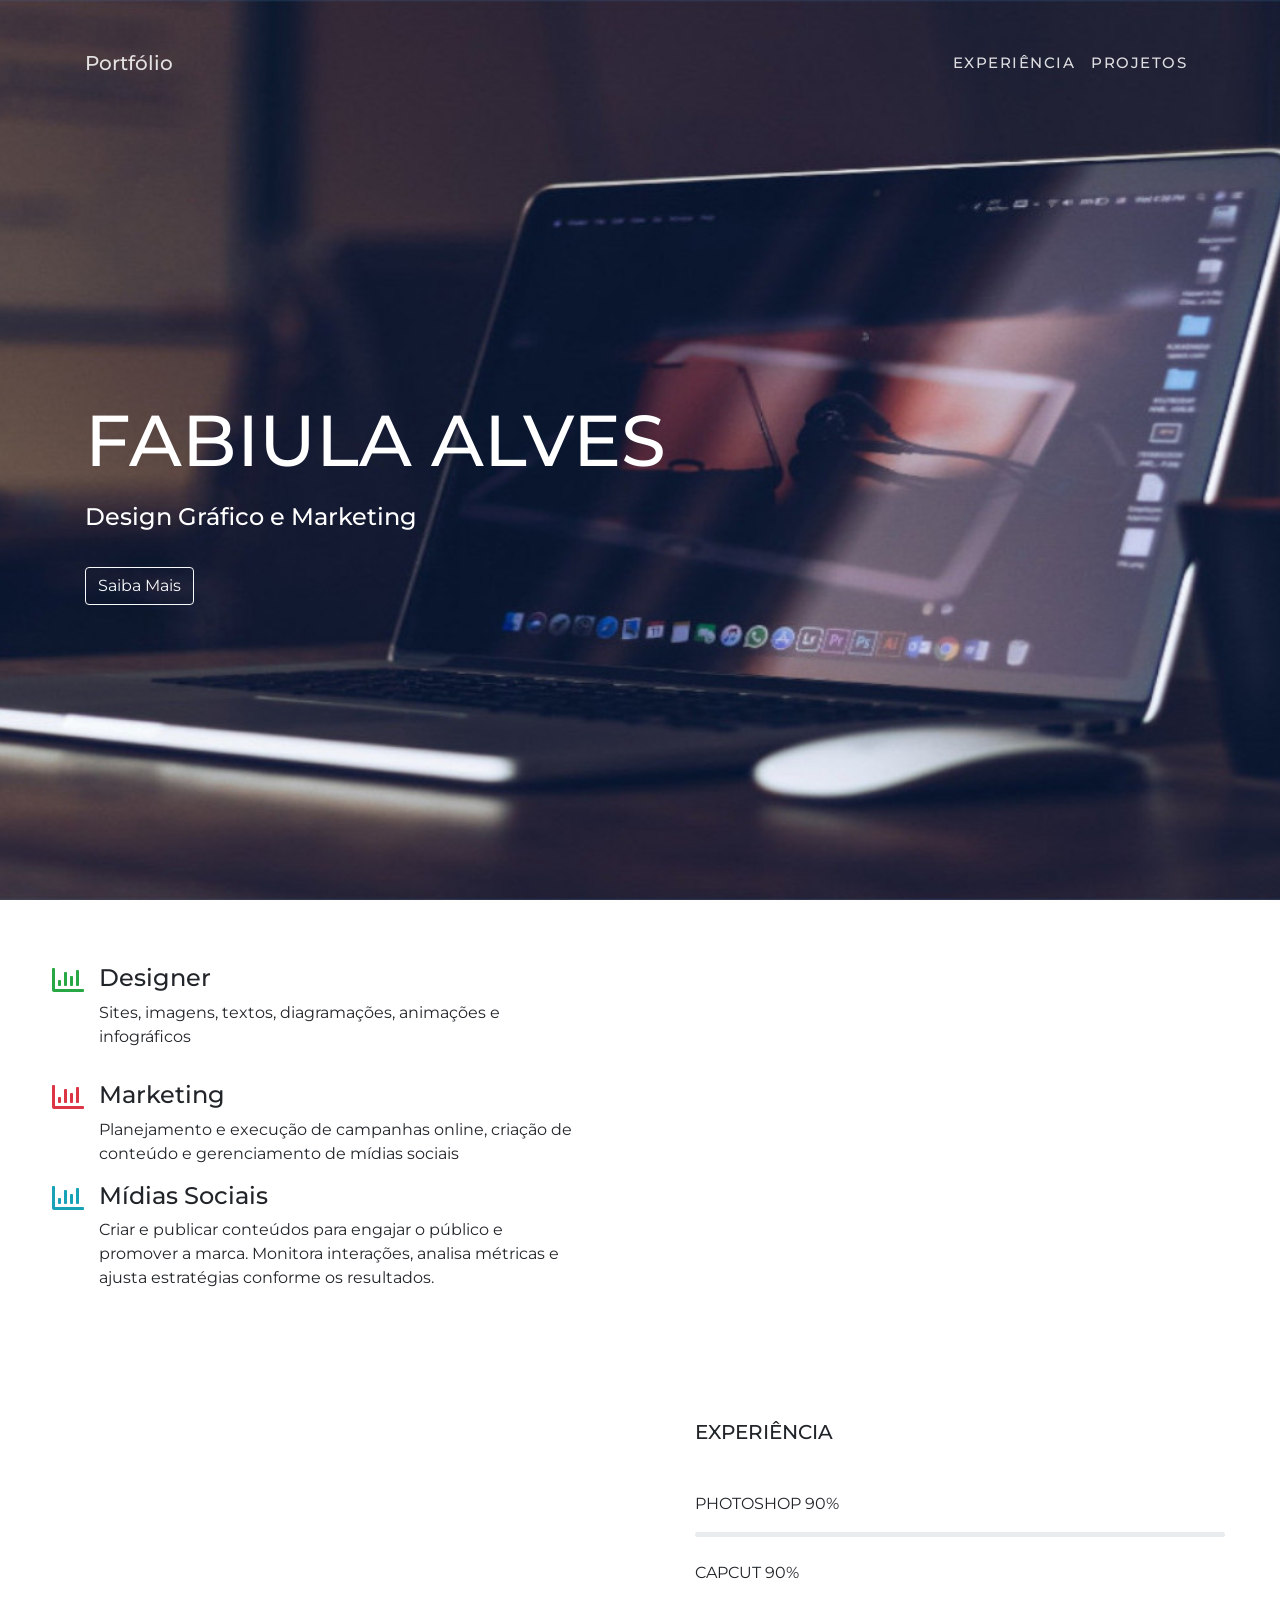
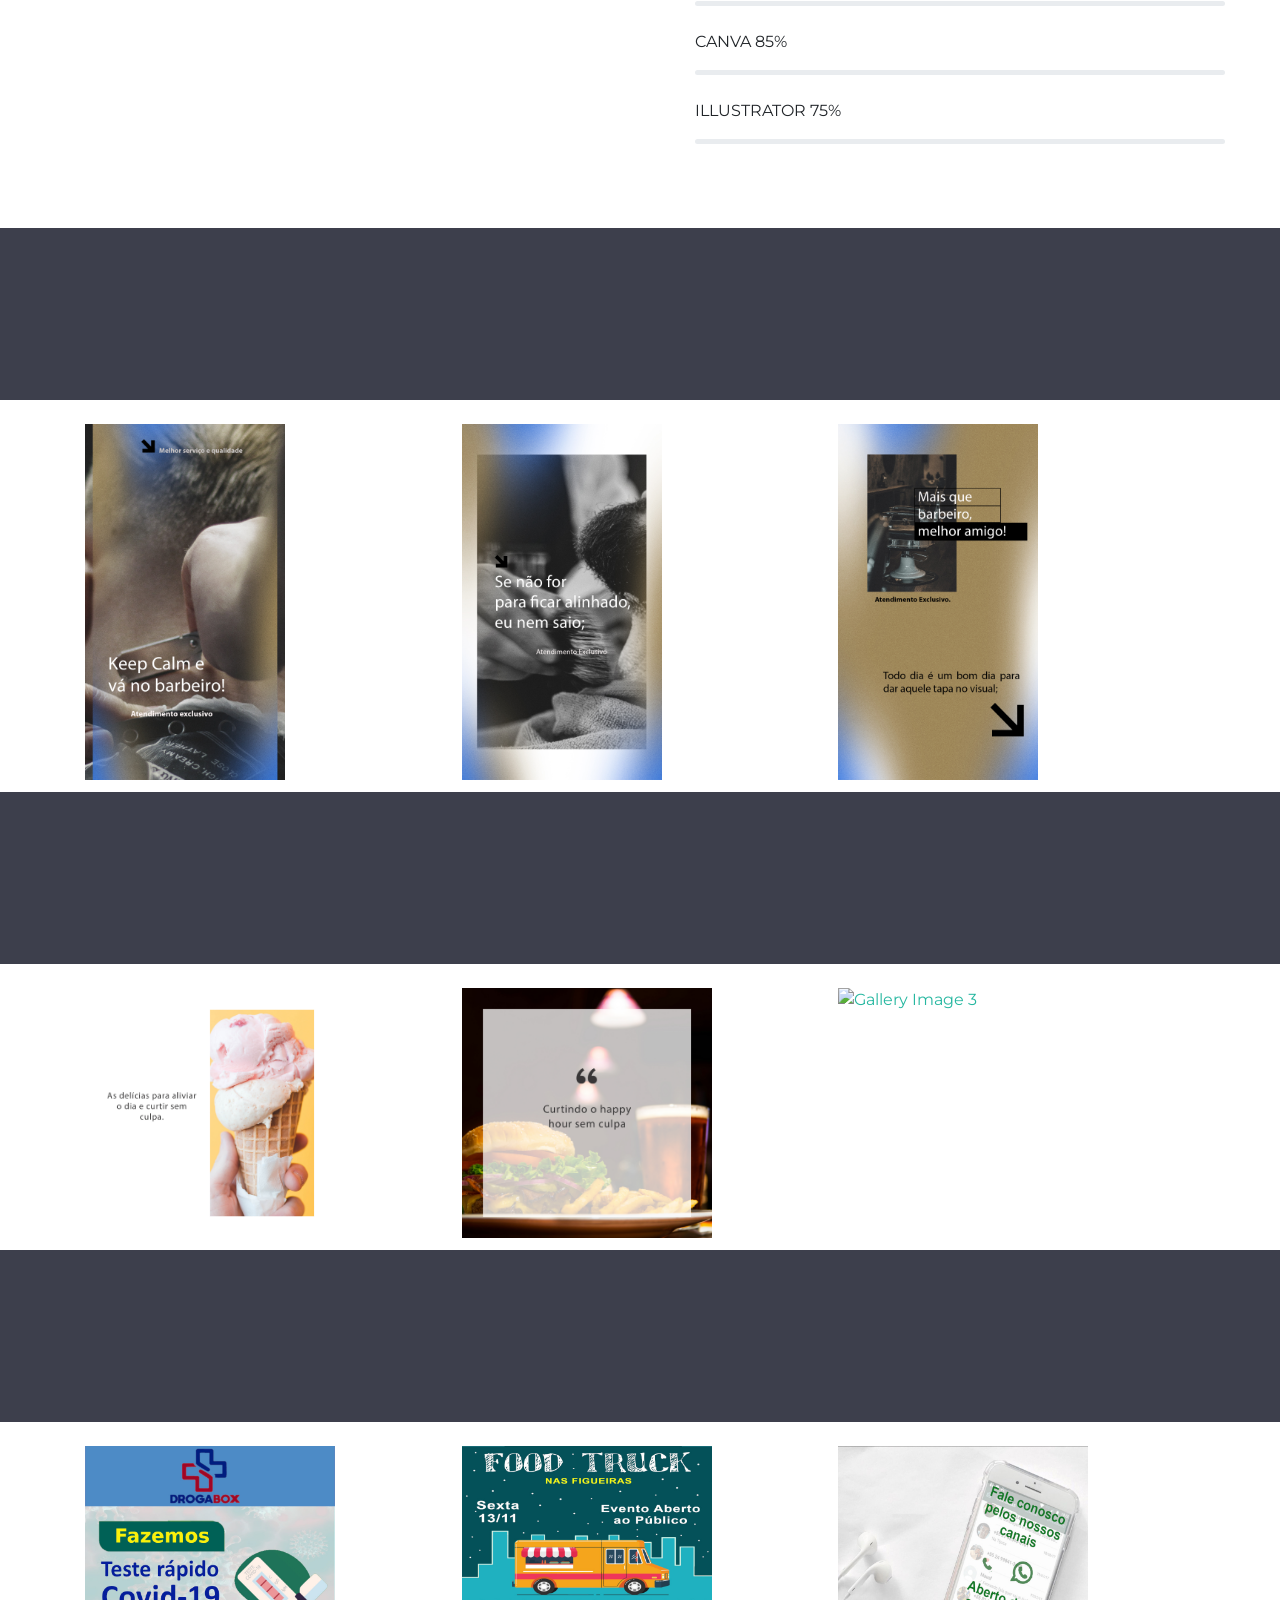
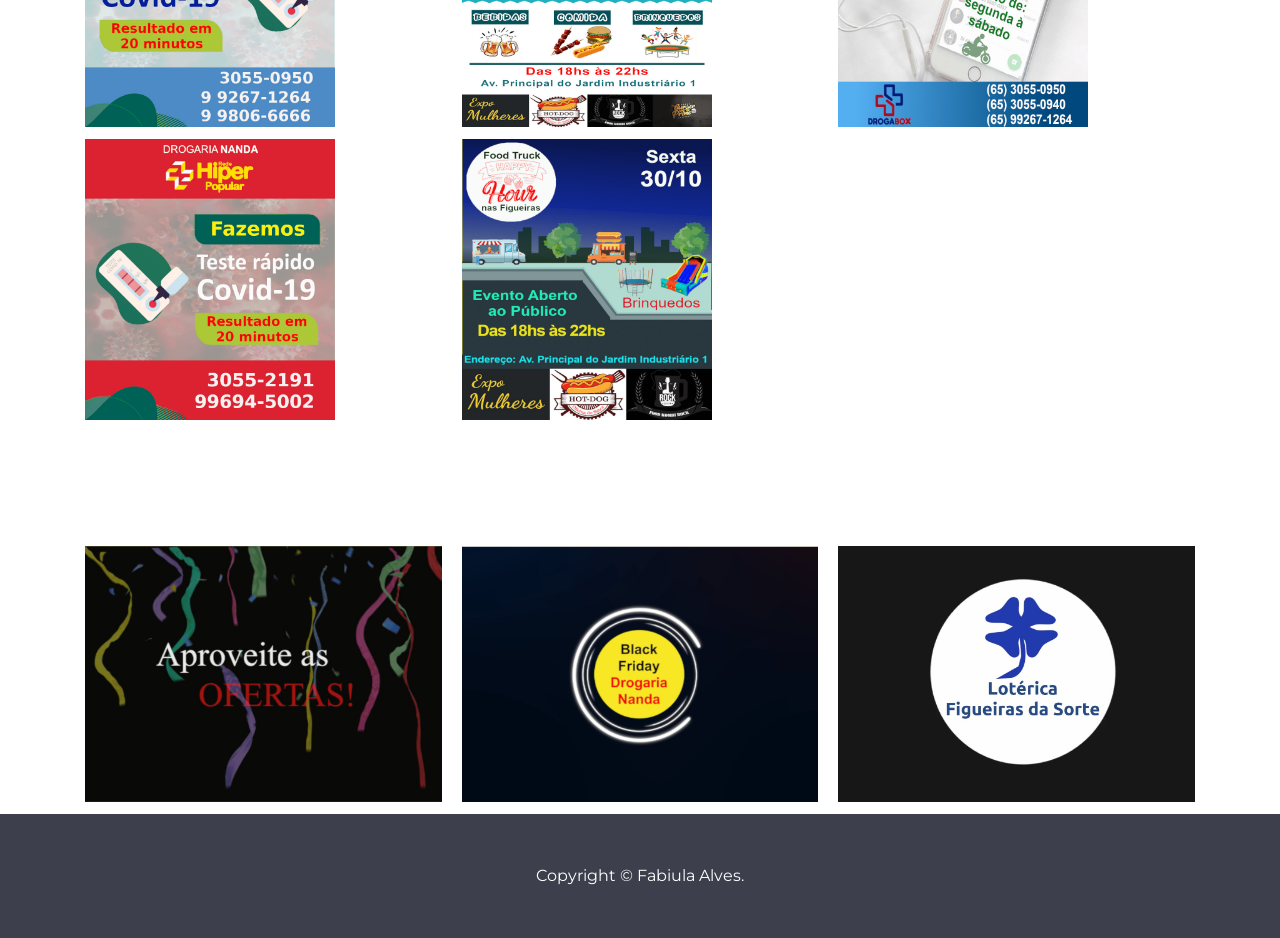
==== index.html @ 6e89d498 "nova atualização" ====
<!DOCTYPE html>
<html lang="en-US">
  <head>
    <meta charset="UTF-8">
    <meta http-equiv="X-UA-Compatible" content="IE=edge">
    <meta name="viewport" content="width=device-width, initial-scale=1">
    <title>Fabiula Alves</title>
    <link rel="preconnect" href="https://fonts.gstatic.com" crossorigin="crossorigin"/>
    <link rel="preload" as="style" href="https://fonts.googleapis.com/css2?family=Montserrat:wght@400;500;700&amp;display=swap"/>
    <link rel="stylesheet" href="https://fonts.googleapis.com/css2?family=Montserrat:wght@400;500;700&amp;display=swap" media="print" onload="this.media='all'"/>
    <noscript>
      <link rel="stylesheet" href="https://fonts.googleapis.com/css2?family=Montserrat:wght@400;500;700&amp;display=swap"/>
    </noscript>
    <link href="css/bootstrap.min.css?ver=1.2.0" rel="stylesheet">
    <link href="css/font-awesome/css/all.min.css?ver=1.2.0" rel="stylesheet">
    <link href="css/aos.css?ver=1.2.0" rel="stylesheet">
    <link href="css/ekko-lightbox.css?ver=1.2.0" rel="stylesheet">
    <link href="css/main.css?ver=1.2.0" rel="stylesheet">
    <noscript>
      <style type="text/css">
        [data-aos] {
            opacity: 1 !important;
            transform: translate(0) scale(1) !important;
        }
      </style>
    </noscript>
  </head>
  <body id="top">
    <header class="d-flex flex-column">
      <div class="container pt-4">
        <nav class="navbar navbar-expand-lg navbar-dark bg-transparent px-0"><a class="text-white navbar-brand" href="#">Portfólio</a>
          <button class="navbar-toggler" type="button" data-toggle="collapse" data-target="#da-navbarNav" aria-controls="da-navbarNav" aria-expanded="false" aria-label="Toggle navigation"><span class="navbar-toggler-icon"></span></button>
          <div class="collapse navbar-collapse text-uppercase" id="da-navbarNav">
            <ul class="navbar-nav ml-auto">
              <li class="nav-item"><a class="nav-link smooth-scroll" href="#projects">Experiência</a></li>
              <li class="nav-item"><a class="nav-link smooth-scroll" href="#gallery">Projetos</a></li>
            </ul>
          </div>
        </nav>
      </div>
      <div class="da-home-page-text flex-grow-1 d-flex align-items-center" data-aos="fade-right" data-aos-duration="1000">
        <div class="container">
          <div class="col-md-10 col-sm-12 px-0 mx-0">
            <h2 class="display-3 text-uppercase">Fabiula Alves</h2>
            <h3 class="h4 mt-3">Design Gráfico e Marketing</h3><a class="smooth-scroll btn btn-outline-light mt-4" href="#projects">Saiba Mais</a>
          </div>
        </div>
      </div>
    </header>
    <div class="page-content">
      <div>

<div class="da-projects" id="projects">
  <div class="row mx-0">
    <div class="col-md-6 pl-5 pt-5 pb-3">
      <div class="row mb-3">
      </div>
      <div class="row mb-3">
        <div class="col-1 da-project-icon"><i class="text-success far fa-chart-bar fa-2x fa-fw"></i></div>
        <div class="col-10">
          <div class="h4">Designer</div>
          <p>Sites, imagens, textos, diagramações, animações e infográficos</p>
        </div>
      </div>
      <div class="row">
        <div class="col-1 da-project-icon"><i class="text-danger far fa-chart-bar fa-2x fa-fw"></i></div>
        <div class="col-10">
          <div class="h4">Marketing</div>
          <p>Planejamento e execução de campanhas online, criação de conteúdo e gerenciamento de mídias sociais</p>
        </div>
      </div>
            <div class="row">
        <div class="col-1 da-project-icon"><i class="text-info far fa-chart-bar fa-2x fa-fw"></i></div>
        <div class="col-10">
          <div class="h4">Mídias Sociais</div>
          <p>Criar e publicar conteúdos para engajar o público e promover a marca. Monitora interações, analisa métricas e ajusta estratégias conforme os resultados.</p>
        </div>
      </div>
    </div>
    <div class="col-md-6 px-0 da-project-2" style="background-image: url('images/foto-1.jpg')" data-aos="zoom-in"></div>
  </div>
</div>
<div class="da-expertise">
  <div class="row mx-0">
    <div class="col-md-6 px-0 da-exp-image" style="background-image: url('images/foto-2.jpg')" data-aos="zoom-in"></div>
    <div class="col-md-6 da-exp-skills">
      <div class="container text-uppercase">
        <h3 class="h5 mb-5">Experiência</h3>
          <div class="col px-0 mb-4">
          <p>Photoshop 90%</p>
          <div class="progress" style="height: 5px;">
            <div class="progress-bar" data-aos="progress-full" data-aos-offset="10" data-aos-duration="2000" role="progressbar" style="width: 90%;" aria-valuenow="25" aria-valuemin="0" aria-valuemax="100"></div>
          </div>
        </div>
        <div class="col px-0 mb-4">
          <p>CapCut 90%</p>
          <div class="progress" style="height: 5px;">
            <div class="progress-bar" data-aos="progress-full" data-aos-offset="10" data-aos-duration="2000" role="progressbar" style="width: 90%;" aria-valuenow="25" aria-valuemin="0" aria-valuemax="100"></div>
          </div>
        </div>
        <div class="col px-0 mb-4">
          <p>Canva 85%</p>
          <div class="progress" style="height: 5px;">
            <div class="progress-bar" data-aos="progress-full" data-aos-offset="10" data-aos-duration="2000" role="progressbar" style="width: 85%;" aria-valuenow="25" aria-valuemin="0" aria-valuemax="100"></div>
          </div>
        </div>
        <div class="col px-0 mb-4">
          <p>Illustrator  75%</p>
          <div class="progress" style="height: 5px;">
            <div class="progress-bar" data-aos="progress-full" data-aos-offset="10" data-aos-duration="2000" role="progressbar" style="width: 75%;" aria-valuenow="25" aria-valuemin="0" aria-valuemax="100"></div>
          </div>
        </div>
      </div>
    </div>
  </div>
</div>

<!-- Inicio Barbearia -->
<div class="da-section bg-secondary text-white">
  <div class="container">
    <div class="row px-4">
      <div class="col-md-3 col-sm-6">
        <div class="media py-2" data-aos="flip-up"><i class="mr-3 fas fa-file-alt fa-3x fa-fw"></i>
          <div class="media-body">
            <!--<div class="h5">300</div>-->
            <div class="h1">Barbearia</div>
          </div>
        </div>
      </div>
    </div>
  </div>
</div>
<div class="container da-gallery" id="gallery">
</br>
  <div class="card-columns">
    <div class="card"><a href="images/1 - barbearia.jpg" data-toggle="lightbox" data-gallery="da-gallery"><img class="img-fluid" src="images/1 - barbearia.jpg" alt="Gallery Image 1" width="200" height="300"/></a></div>
    <div class="card"><a href="images/2 - barbearia.jpg" data-toggle="lightbox" data-gallery="da-gallery"><img class="img-fluid" src="images/2 - barbearia.jpg" alt="Gallery Image 2" width="200" height="300"/></a></div>
    <div class="card"><a href="images/3 - barbearia.jpg" data-toggle="lightbox" data-gallery="da-gallery"><img class="img-fluid" src="images/3 - barbearia.jpg" alt="Gallery Image 3" width="200" height="300"/></a></div>
  </div>
</div>
<!-- Fim Barbearia -->
<!-- Inicio Restaurante-->
<div class="da-section bg-secondary text-white">
  <div class="container">
    <div class="row px-4">
      <div class="col-md-3 col-sm-6">
        <div class="media py-2" data-aos="flip-up"><i class="mr-3 fas fa-file-alt fa-3x fa-fw"></i>
          <div class="media-body">
            <!--<div class="h5">300</div>-->
            <div class="h1">Restaurante</div>
          </div>
        </div>
      </div>
    </div>
  </div>
</div>
<div class="container da-gallery" id="gallery">
</br>
  <div class="card-columns">
    <div class="card"><a href="images/1 - restaurante.jpg" data-toggle="lightbox" data-gallery="da-gallery"><img class="img-fluid" src="images/1 - restaurante.jpg" alt="Gallery Image 1" width="250" height="300"/></a></div>
    <div class="card"><a href="images/2 - restaurante.jpg" data-toggle="lightbox" data-gallery="da-gallery"><img class="img-fluid" src="images/2 - restaurante.jpg" alt="Gallery Image 2" width="250" height="300"/></a></div>
    <div class="card"><a href="images/3 - restaurante.jpg" data-toggle="lightbox" data-gallery="da-gallery"><img class="img-fluid" src="images/3 - restaurante.jpg" alt="Gallery Image 3" width="250" height="300"/></a></div>
  </div>
</div>
<!-- Fim Restaurante-->
<!-- Inicio Drogaria -->
<div class="da-section bg-secondary text-white">
  <div class="container">
    <div class="row px-4">
      <div class="col-md-3 col-sm-6">
        <div class="media py-2" data-aos="flip-up"><i class="mr-3 fas fa-file-alt fa-3x fa-fw"></i>
          <div class="media-body">
            <!--<div class="h5">300</div>-->
            <div class="h1">Drogaria</div>
          </div>
        </div>
      </div>
      <!--<div class="col-md-3 col-sm-6">
        <div class="media py-2" data-aos="flip-up"><i class="mr-3 fas fa-smile  fa-3x fa-fw"></i>
          <div class="media-body">
            <div class="h5">25</div>
            <div class="h6">Clientes Atendidos</div>
          </div>
        </div>
      </div>-->
      <!--<div class="col-md-3 col-sm-6">
        <div class="media py-2" data-aos="flip-up"><i class="mr-3 fas fa-clipboard-check  fa-3x fa-fw"></i>
          <div class="media-body">
            <div class="h5">225</div>
            <div class="h6">Aprovação</div>
          </div>
        </div>
      </div>-->
      <!--<div class="col-md-3 col-sm-6">
        <div class="media py-2" data-aos="flip-up"><i class="mr-3 fas fa-clock  fa-3x fa-fw"></i>
          <div class="media-body">
            <div class="h5">5010</div>
            <div class="h6">Horas Trabalhadas</div>
          </div>
        </div>
      </div>-->
    </div>
  </div>
</div>
<div class="container da-gallery" id="gallery">
</br>
  <div class="card-columns">
    <div class="card"><a href="images/portfolio-1.jpg" data-toggle="lightbox" data-gallery="da-gallery"><img class="img-fluid" src="images/portfolio-1.jpg" alt="Gallery Image 1" width="250" height="300"/></a></div>
    <div class="card"><a href="images/portfolio-2.jpg" data-toggle="lightbox" data-gallery="da-gallery"><img class="img-fluid" src="images/portfolio-2.jpg" alt="Gallery Image 2" width="250" height="300"/></a></div>
    <div class="card"><a href="images/portfolio-3.jpg" data-toggle="lightbox" data-gallery="da-gallery"><img class="img-fluid" src="images/portfolio-3.jpg" alt="Gallery Image 3" width="250" height="300"/></a></div>
    <div class="card"><a href="images/portfolio-4.jpg" data-toggle="lightbox" data-gallery="da-gallery"><img class="img-fluid" src="images/portfolio-4.jpg" alt="Gallery Image 4" width="250" height="300"/></a></div>
    <div class="card"><a href="images/portfolio-5.jpg" data-toggle="lightbox" data-gallery="da-gallery"><img class="img-fluid" src="images/portfolio-5.jpg" alt="Gallery Image 5" width="250" height="300"/></a></div>
  </div>
</br>
  <div class="h3 pb-5 text-center" data-aos="fade-up"> Vídeos</div>
   <div class="card-columns">
        <div class="card"><a href="https://www.youtube.com/watch?v=Lf8WHS784Us&ab_channel=FabiulaAlves" data-toggle="lightbox" data-gallery="da-gallery"><img class="img-fluid" src="images/portfolio-7.jpg" alt="Gallery Image 6"/></a></div>
        <div class="card"><a href="https://www.youtube.com/watch?v=jXwz5PgUuIk&ab_channel=FabiulaAlves" data-toggle="lightbox" data-gallery="da-gallery"><img class="img-fluid" src="images/portfolio-8.jpg" alt="Gallery Image 7"/></a></div>
        <div class="card"><a href="https://youtu.be/rXW3N0LDQv4" data-toggle="lightbox" data-gallery="da-gallery"><img class="img-fluid" src="images/portfolio-9.jpg" alt="Gallery Image 7"/></a></div>
      </div>
</div>
<!-- Fim Drogaria -->
    <footer class="bg-secondary da-section">
      <div class="container text-white">
        <div class="row justify-content-center">
          Copyright &copy; Fabiula Alves.
            
        </div>
      </div>
    </footer>
    <div id="scrolltop">
      <button class="btn btn-primary"><span class="icon"><i class="fas fa-angle-up fa-2x"></i></span></button>
    </div>
    <script src="scripts/jquery.min.js?ver=1.2.0"></script>
    <script src="scripts/bootstrap.bundle.min.js?ver=1.2.0"></script>
    <script src="scripts/aos.js?ver=1.2.0"></script>
    <script src="scripts/ekko-lightbox.min.js?ver=1.2.0"></script>
    <script src="scripts/main.js?ver=1.2.0"></script>
  </body>
</html>
---- css/main.css ----
body {
  font-family: "Montserrat", sans-serif; }

/*Header Style*/
header {
  background: url("../images/fundo.jpg") no-repeat center center;
  position: relative;
  height: 100vh;
  min-height: 600px;
  max-height: 1080px;
  background-size: cover; }

a.navbar-brand {
  color: rgba(255, 255, 255, 0.85) !important;
  font-weight: 500; }
  a.navbar-brand:hover, a.navbar-brand:active {
    color: #fff !important; }

.navbar-dark .navbar-nav .nav-link {
  color: rgba(255, 255, 255, 0.85);
  letter-spacing: 1.5px;
  font-size: 0.95rem;
  line-height: 3;
  font-weight: 500; }
  .navbar-dark .navbar-nav .nav-link:hover, .navbar-dark .navbar-nav .nav-link:active {
    color: #fff; }

.da-home-page-text {
  color: #fff; }
  .da-home-page-text h2 {
    font-weight: 500; }
  .da-home-page-text h3 {
    line-height: 1.5; }

@media (max-width: 575.98px) {
  .da-home-page-text .display-3 {
    font-size: 2.5rem; }
  .da-home-page-text h3 {
    font-size: 1rem; } }

/*Projects Style*/
.da-projects .da-project-1 {
  position: relative;
  min-height: 450px;
  background-size: cover;
  background-image: center center; }

.da-projects .da-project-2 {
  position: relative;
  min-height: 450px;
  background-size: cover;
  background-image: center center; }

@media (max-width: 992px) {
  .da-projects .da-project-icon {
    margin-right: 15px; } }

/* Expertise Skills Style */
.da-expertise .da-exp-skills {
  padding: 70px 40px 60px 40px; }

.da-expertise .progress-bar {
  transform: scaleX(0);
  transition: transform 2s ease-in-out;
  transform-origin: 0% 0%; }

.da-expertise .aos-animate {
  transform: scaleX(1); }

.da-expertise .da-exp-image {
  background-image: center center;
  background-size: cover;
  min-height: 450px; }


/*Image Gallery Style*/
.da-gallery .card-columns .card {
  border: none;
  border-radius: none; 
  
}

@media (max-width: 992px) {
  .da-gallery .card-columns {
    -moz-column-count: 2;
         column-count: 2; } }

@media (max-width: 576px) {
  .da-gallery .card-columns {
    -moz-column-count: 1;
         column-count: 1; } }

/* Company Brand Style */
.da-company-brand img {
  opacity: 0.6;
  width: 90%; }

.da-company-brand img:hover {
  opacity: 1; }


/*Footer*/
footer .da-social-link {
  color: #fff;
  text-decoration: none; }

footer ul {
  padding: 0; }
  footer ul li {
    list-style-type: none; }

/* Credit Style */
a.credit {
  color: inherit;
  border-bottom: 1px dashed;
  text-decoration: none;
  cursor: pointer; }

/*Scroll Top Style*/
#scrolltop {
  display: none;
  position: fixed;
  bottom: 20px;
  right: 20px; }
  #scrolltop .btn {
    border-radius: 50%; }

.icon {
  display: inline-flex;
  align-self: center;
  position: relative; }

/*Common Style*/
.da-section {
  padding: 50px 0; }

  a:link {
    text-decoration: none;
  }
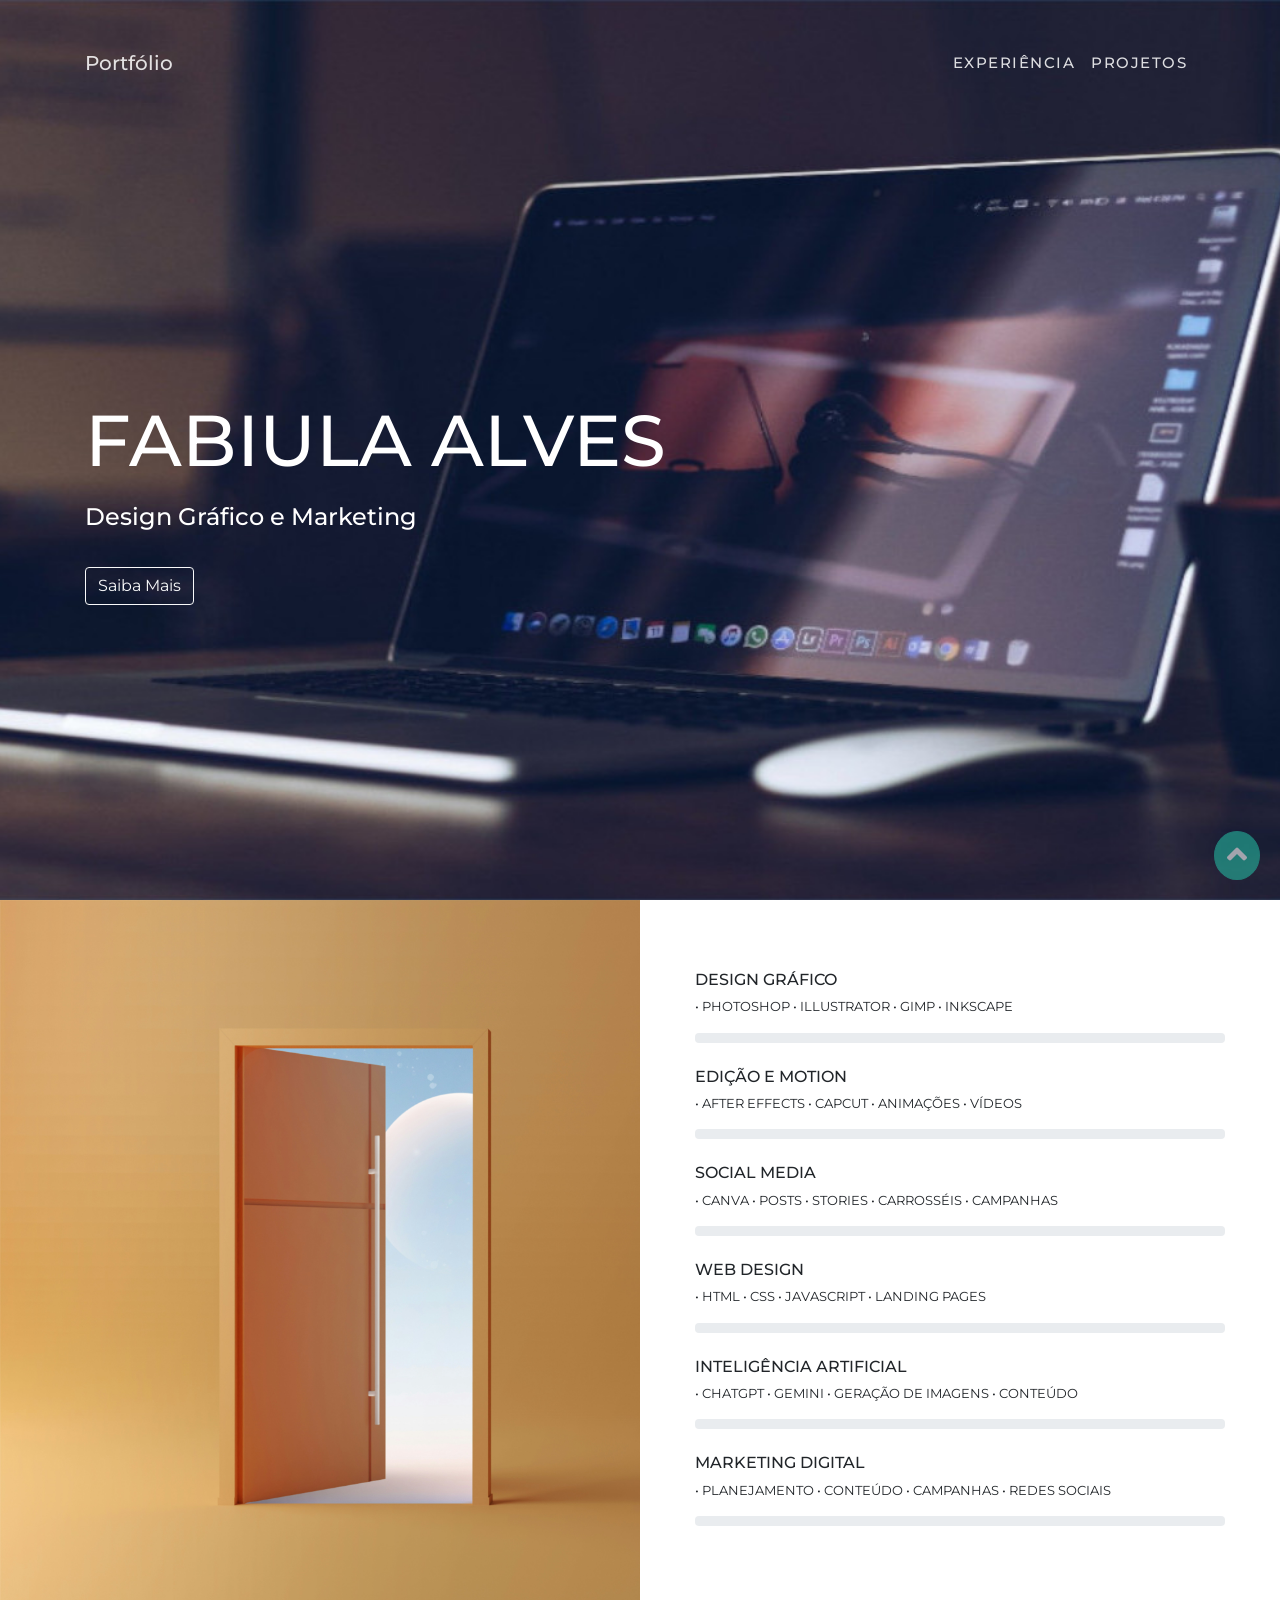
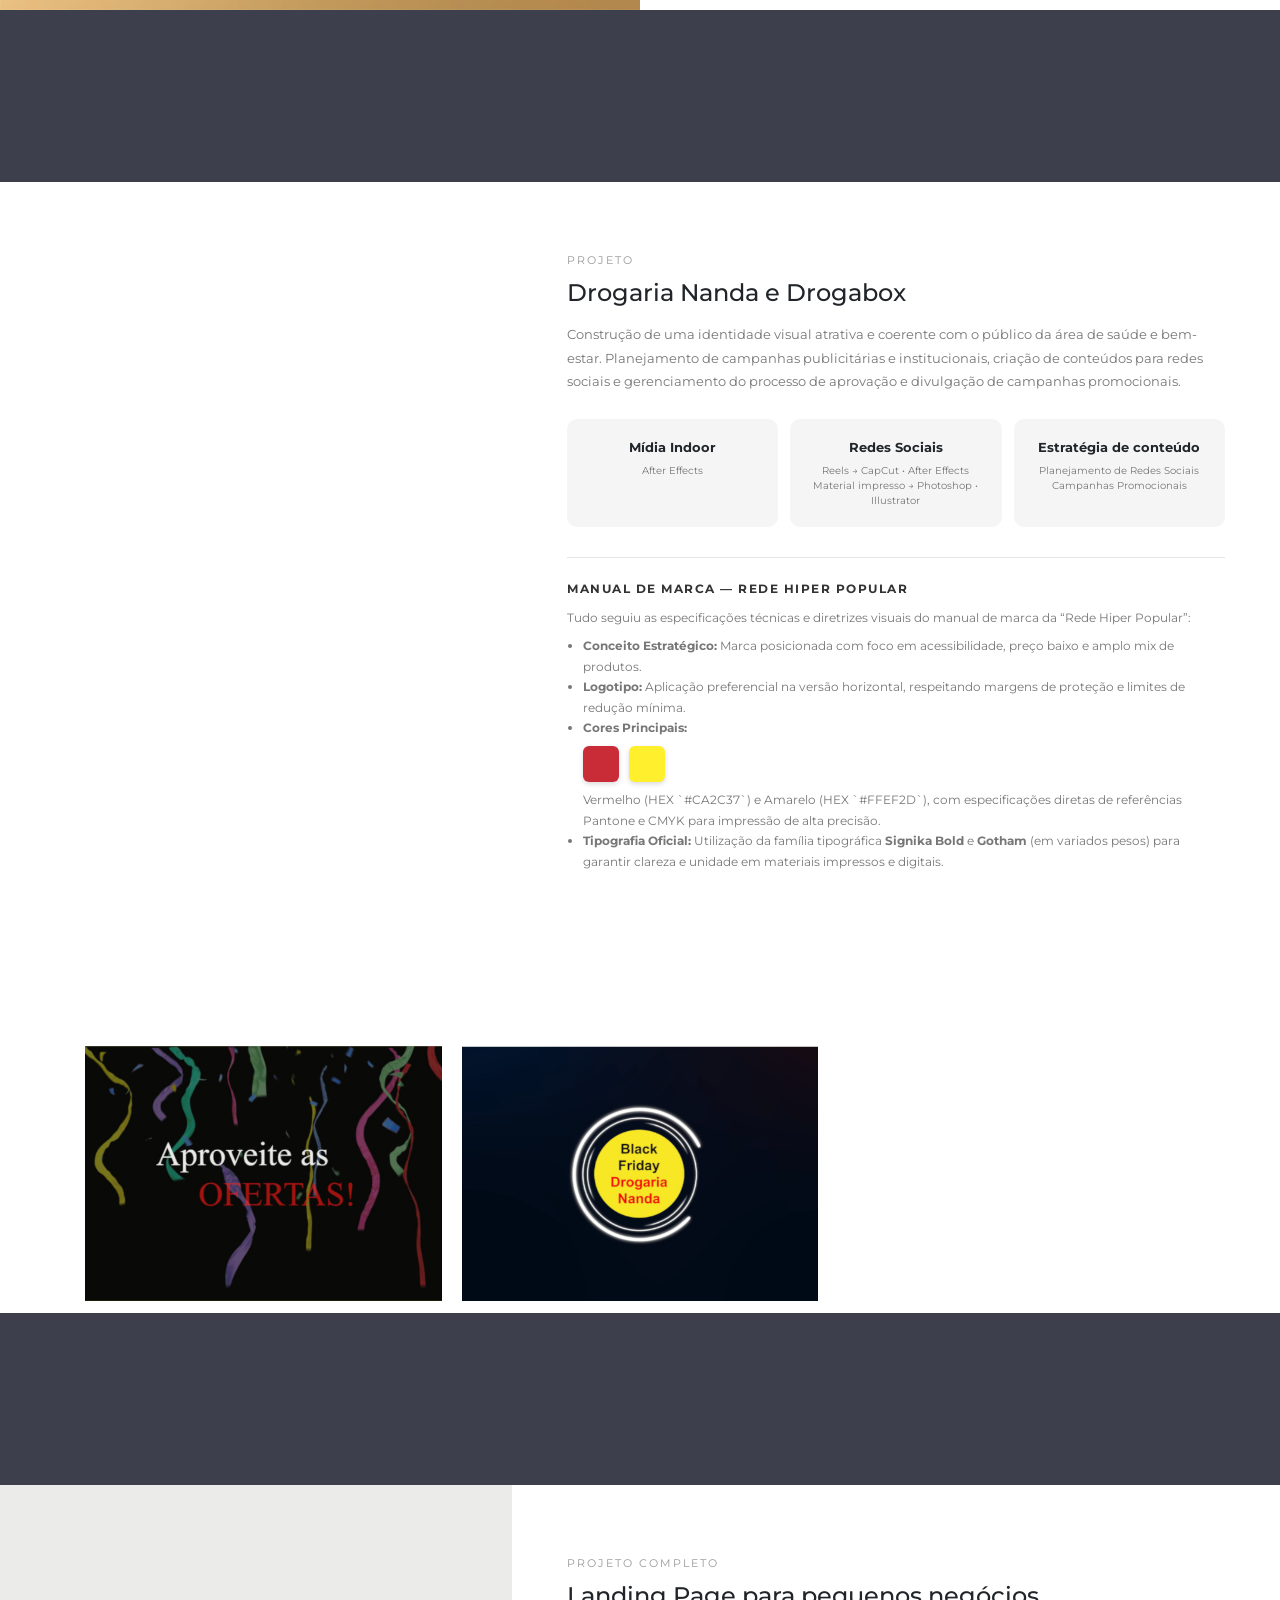
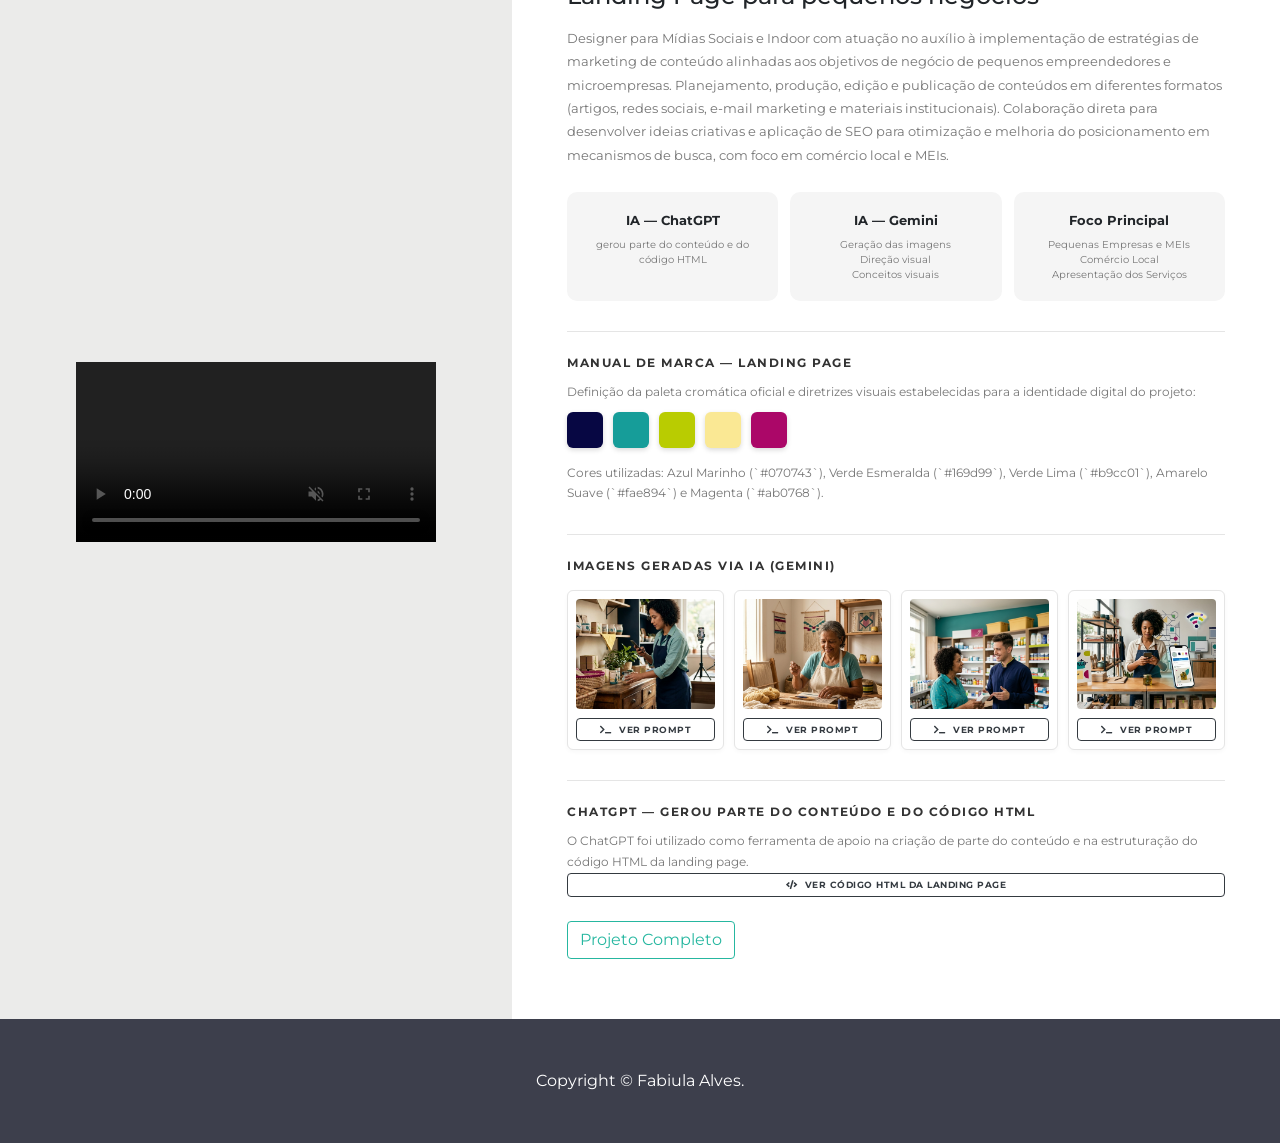
==== commit 0e9ac52f: "atualização Atualização completa do portfólio" ====
--- a/index.html
+++ b/index.html
@@ -1,240 +1,4302 @@
 <!DOCTYPE html>
-<html lang="en-US">
-  <head>
-    <meta charset="UTF-8">
-    <meta http-equiv="X-UA-Compatible" content="IE=edge">
-    <meta name="viewport" content="width=device-width, initial-scale=1">
-    <title>Fabiula Alves</title>
-    <link rel="preconnect" href="https://fonts.gstatic.com" crossorigin="crossorigin"/>
-    <link rel="preload" as="style" href="https://fonts.googleapis.com/css2?family=Montserrat:wght@400;500;700&amp;display=swap"/>
-    <link rel="stylesheet" href="https://fonts.googleapis.com/css2?family=Montserrat:wght@400;500;700&amp;display=swap" media="print" onload="this.media='all'"/>
-    <noscript>
-      <link rel="stylesheet" href="https://fonts.googleapis.com/css2?family=Montserrat:wght@400;500;700&amp;display=swap"/>
-    </noscript>
-    <link href="css/bootstrap.min.css?ver=1.2.0" rel="stylesheet">
-    <link href="css/font-awesome/css/all.min.css?ver=1.2.0" rel="stylesheet">
-    <link href="css/aos.css?ver=1.2.0" rel="stylesheet">
-    <link href="css/ekko-lightbox.css?ver=1.2.0" rel="stylesheet">
-    <link href="css/main.css?ver=1.2.0" rel="stylesheet">
-    <noscript>
-      <style type="text/css">
-        [data-aos] {
-            opacity: 1 !important;
-            transform: translate(0) scale(1) !important;
-        }
-      </style>
-    </noscript>
-  </head>
-  <body id="top">
-    <header class="d-flex flex-column">
-      <div class="container pt-4">
-        <nav class="navbar navbar-expand-lg navbar-dark bg-transparent px-0"><a class="text-white navbar-brand" href="#">Portfólio</a>
-          <button class="navbar-toggler" type="button" data-toggle="collapse" data-target="#da-navbarNav" aria-controls="da-navbarNav" aria-expanded="false" aria-label="Toggle navigation"><span class="navbar-toggler-icon"></span></button>
-          <div class="collapse navbar-collapse text-uppercase" id="da-navbarNav">
-            <ul class="navbar-nav ml-auto">
-              <li class="nav-item"><a class="nav-link smooth-scroll" href="#projects">Experiência</a></li>
-              <li class="nav-item"><a class="nav-link smooth-scroll" href="#gallery">Projetos</a></li>
-            </ul>
-          </div>
-        </nav>
+<html lang="pt-BR">
+
+<head>
+
+  <meta charset="UTF-8">
+
+  <meta http-equiv="X-UA-Compatible" content="IE=edge">
+
+  <meta name="viewport"
+        content="width=device-width, initial-scale=1">
+
+  <title>Fabiula Alves — Portfólio</title>
+
+
+  <!-- =====================================================
+       FONTES
+  ====================================================== -->
+
+  <link rel="preconnect"
+        href="https://fonts.gstatic.com"
+        crossorigin="crossorigin"/>
+
+  <link rel="preload"
+        as="style"
+        href="https://fonts.googleapis.com/css2?family=Montserrat:wght@400;500;700&display=swap"/>
+
+  <link rel="stylesheet"
+        href="https://fonts.googleapis.com/css2?family=Montserrat:wght@400;500;700&display=swap"
+        media="print"
+        onload="this.media='all'"/>
+
+  <noscript>
+
+    <link rel="stylesheet"
+          href="https://fonts.googleapis.com/css2?family=Montserrat:wght@400;500;700&display=swap"/>
+
+  </noscript>
+
+
+  <!-- =====================================================
+       CSS
+  ====================================================== -->
+
+  <link href="css/bootstrap.min.css?ver=1.2.0"
+        rel="stylesheet">
+
+  <link href="css/font-awesome/css/all.min.css?ver=1.2.0"
+        rel="stylesheet">
+
+  <link href="css/aos.css?ver=1.2.0"
+        rel="stylesheet">
+
+  <link href="css/ekko-lightbox.css?ver=1.2.0"
+        rel="stylesheet">
+
+  <link href="css/main.css?ver=1.2.0"
+        rel="stylesheet">
+
+
+  <style>
+
+    /* =====================================================
+       VÍDEOS DOS CASES
+    ====================================================== */
+
+    .case-video-column {
+      flex: 0 0 40%;
+      max-width: 40%;
+      padding: 0 !important;
+      margin: 0 !important;
+      display: flex;
+      align-items: stretch;
+      justify-content: center;
+    }
+
+    .case-text-column {
+      flex: 0 0 60%;
+      max-width: 60%;
+      margin: 0;
+    }
+
+    .portfolio-video-area {
+      width: 100%;
+      height: auto;
+      display: flex;
+      align-items: center;
+      justify-content: center;
+      background-color: #ebebea;
+      padding: 0 !important;
+      margin: 0 !important;
+      overflow: hidden;
+    }
+
+    .portfolio-video {
+      display: block;
+      width: 100%;
+      max-width: 360px;
+      height: auto;
+      margin: 0 auto !important;
+      padding: 0;
+      background-color: #f5f5f5;
+      border: 0;
+      outline: none;
+      object-fit: contain;
+    }
+
+    .case-video-column,
+    .portfolio-video-area,
+    .portfolio-video {
+      margin-top: 0 !important;
+      margin-bottom: 0 !important;
+    }
+
+    .portfolio-video::-webkit-media-controls-panel {
+      background-color: rgba(0,0,0,0.35);
+    }
+
+    /* =====================================================
+       GALERIA
+    ====================================================== */
+
+    .portfolio-gallery {
+      padding-top: 30px;
+      padding-bottom: 20px;
+    }
+
+    .portfolio-gallery .card {
+      border: 0;
+      border-radius: 0;
+      overflow: hidden;
+      background: transparent;
+      margin-bottom: 25px;
+    }
+
+    .portfolio-gallery .card a {
+      display: block;
+      overflow: hidden;
+    }
+
+    .portfolio-gallery img {
+      display: block;
+      width: 100%;
+      height: auto;
+      transition: transform 0.4s ease;
+    }
+
+    .portfolio-gallery .card:hover img {
+      transform: scale(1.03);
+    }
+
+    /* =====================================================
+       DESCRIÇÃO E SEÇÕES DO PROJETO
+    ====================================================== */
+
+    .project-description {
+      font-size: 13px;
+      line-height: 1.8;
+      color: #777;
+      text-transform: none;
+      margin-bottom: 25px;
+    }
+
+    .project-label {
+      display: block;
+      font-size: 11px;
+      letter-spacing: 2px;
+      color: #999;
+      margin-bottom: 10px;
+    }
+
+    .project-section {
+      margin-top: 30px;
+      padding-top: 22px;
+      border-top: 1px solid #e5e5e5;
+    }
+
+    .project-section-title {
+      font-size: 12px;
+      font-weight: 700;
+      letter-spacing: 1.5px;
+      margin-bottom: 10px;
+      color: #333;
+      text-transform: uppercase;
+    }
+
+    .project-section-text {
+      font-size: 12px;
+      line-height: 1.7;
+      color: #777;
+      text-transform: none;
+      margin-bottom: 0;
+    }
+
+    /* =====================================================
+       CARDS
+    ====================================================== */
+
+    .tech-grid {
+      display: grid;
+      grid-template-columns: repeat(3, 1fr);
+      gap: 12px;
+      margin-top: 25px;
+    }
+
+    .tech-card {
+      padding: 18px 10px;
+      background: #f5f5f5;
+      border-radius: 10px;
+      text-align: center;
+      transition: all 0.3s ease;
+      border: 1px solid transparent;
+    }
+
+    .tech-card strong {
+      display: block;
+      font-size: 13px;
+      font-weight: 700;
+      margin-bottom: 6px;
+    }
+
+    .tech-card span {
+      display: block;
+      font-size: 10px;
+      color: #777;
+      line-height: 1.5;
+      text-transform: none;
+    }
+
+    .tech-card:hover {
+      transform: translateY(-5px);
+      background: #222;
+      color: #fff;
+      box-shadow: 0 10px 25px rgba(0,0,0,0.15);
+    }
+
+    .tech-card:hover span {
+      color: #ccc;
+    }
+
+    /* =====================================================
+       PALETA DE CORES E AMOSTRAS
+    ====================================================== */
+
+    .color-swatch-group {
+      display: flex;
+      gap: 10px;
+      flex-wrap: wrap;
+      margin-top: 10px;
+      margin-bottom: 15px;
+    }
+
+    .color-swatch {
+      width: 36px;
+      height: 36px;
+      border-radius: 6px;
+      box-shadow: 0 2px 5px rgba(0,0,0,0.15);
+      position: relative;
+      transition: transform 0.2s ease;
+    }
+
+    .color-swatch:hover {
+      transform: translateY(-2px);
+    }
+
+    /* =====================================================
+       GALERIA DE IMAGENS DE IA (4 NA MESMA LINHA)
+    ====================================================== */
+
+    .ai-image-grid {
+      display: grid;
+      grid-template-columns: repeat(4, 1fr);
+      gap: 10px;
+      margin-top: 15px;
+    }
+
+    .ai-image-item {
+      background: #fff;
+      border: 1px solid #e5e5e5;
+      border-radius: 6px;
+      padding: 8px;
+      box-shadow: 0 2px 4px rgba(0,0,0,0.03);
+    }
+
+    .ai-image-thumb {
+      width: 100%;
+      height: 110px;
+      border-radius: 4px;
+      overflow: hidden;
+      margin-bottom: 8px;
+    }
+
+    .ai-image-thumb img {
+      width: 100%;
+      height: 100%;
+      object-fit: cover;
+      display: block;
+      transition: transform 0.3s ease;
+    }
+
+    .ai-image-thumb:hover img {
+      transform: scale(1.05);
+    }
+
+    .btn-view-prompt {
+      font-size: 9px;
+      letter-spacing: 0.5px;
+      text-transform: uppercase;
+      font-weight: 700;
+      border-radius: 4px;
+      padding: 4px 6px;
+      width: 100%;
+    }
+
+    .prompt-box {
+      background: #f8f9fa;
+      border-left: 3px solid #169d99;
+      border-radius: 4px;
+      padding: 8px;
+      margin-top: 8px;
+      font-size: 9px;
+      line-height: 1.4;
+      color: #444;
+    }
+
+    .prompt-box code {
+      display: block;
+      white-space: pre-wrap;
+      font-family: inherit;
+      color: #555;
+      background: transparent;
+      padding: 0;
+    }
+
+    /* =====================================================
+       RESPONSIVIDADE
+    ====================================================== */
+
+    img {
+      max-width: 100%;
+      height: auto;
+    }
+
+    video {
+      max-width: 100%;
+    }
+
+    .row {
+      margin-left: 0;
+      margin-right: 0;
+    }
+
+    @media (max-width: 991px) {
+      .case-video-column {
+        flex: 0 0 42%;
+        max-width: 42%;
+      }
+      .case-text-column {
+        flex: 0 0 58%;
+        max-width: 58%;
+      }
+      .portfolio-video {
+        max-width: 300px;
+      }
+      .ai-image-grid {
+        grid-template-columns: repeat(2, 1fr);
+      }
+    }
+
+    @media (max-width: 767px) {
+      .case-video-column,
+      .case-text-column {
+        flex: 0 0 100%;
+        max-width: 100%;
+      }
+      .portfolio-video {
+        width: 100%;
+        max-width: 350px;
+      }
+      .tech-grid {
+        grid-template-columns: repeat(2, 1fr);
+      }
+    }
+
+    @media (max-width: 480px) {
+      .portfolio-video {
+        width: 100%;
+        max-width: 100%;
+      }
+      .tech-grid {
+        grid-template-columns: 1fr;
+      }
+      .ai-image-grid {
+        grid-template-columns: 1fr;
+      }
+    }
+
+  </style>
+
+  <noscript>
+
+    <style type="text/css">
+
+      [data-aos] {
+
+        opacity: 1 !important;
+
+        transform: translate(0) scale(1) !important;
+
+      }
+
+    </style>
+
+  </noscript>
+
+</head>
+
+
+<body id="top">
+
+
+<!-- =====================================================
+     HEADER
+====================================================== -->
+
+<header class="d-flex flex-column">
+
+  <div class="container pt-4">
+
+    <nav class="navbar navbar-expand-lg navbar-dark bg-transparent px-0">
+
+      <a class="text-white navbar-brand" href="#">
+        Portfólio
+      </a>
+
+      <button class="navbar-toggler"
+              type="button"
+              data-toggle="collapse"
+              data-target="#da-navbarNav"
+              aria-controls="da-navbarNav"
+              aria-expanded="false"
+              aria-label="Abrir menu">
+        <span class="navbar-toggler-icon"></span>
+      </button>
+
+      <div class="collapse navbar-collapse text-uppercase" id="da-navbarNav">
+        <ul class="navbar-nav ml-auto">
+          <li class="nav-item">
+            <a class="nav-link smooth-scroll" href="#projects">
+              Experiência
+            </a>
+          </li>
+          <li class="nav-item">
+            <a class="nav-link smooth-scroll" href="#gallery">
+              Projetos
+            </a>
+          </li>
+        </ul>
       </div>
-      <div class="da-home-page-text flex-grow-1 d-flex align-items-center" data-aos="fade-right" data-aos-duration="1000">
-        <div class="container">
-          <div class="col-md-10 col-sm-12 px-0 mx-0">
-            <h2 class="display-3 text-uppercase">Fabiula Alves</h2>
-            <h3 class="h4 mt-3">Design Gráfico e Marketing</h3><a class="smooth-scroll btn btn-outline-light mt-4" href="#projects">Saiba Mais</a>
+
+    </nav>
+
+  </div>
+
+
+  <!-- =====================================================
+       HERO
+  ====================================================== -->
+
+  <div class="da-home-page-text flex-grow-1 d-flex align-items-center"
+       data-aos="fade-right"
+       data-aos-duration="1000">
+
+    <div class="container">
+      <div class="col-md-10 col-sm-12 px-0 mx-0">
+        <h2 class="display-3 text-uppercase">
+          Fabiula Alves
+        </h2>
+        <h3 class="h4 mt-3">
+          Design Gráfico e Marketing
+        </h3>
+        <a class="smooth-scroll btn btn-outline-light mt-4" href="#projects">
+          Saiba Mais
+        </a>
+      </div>
+    </div>
+
+  </div>
+
+</header>
+
+
+<div class="page-content">
+
+<div>
+
+
+<!-- =====================================================
+     EXPERIÊNCIA
+====================================================== -->
+
+<div class="da-expertise" id="projects">
+
+  <div class="row mx-0">
+
+    <div class="col-md-6 px-0 da-exp-image"
+         style="background-image: url('images/foto-1.jpg')"
+         data-aos="zoom-in">
+    </div>
+
+    <div class="col-md-6 da-exp-skills">
+
+      <div class="container text-uppercase">
+
+        <!-- DESIGN GRÁFICO -->
+        <div class="col px-0 mb-4">
+          <h6>DESIGN GRÁFICO</h6>
+          <p style="font-size: 13px;">• Photoshop • Illustrator • GIMP • Inkscape</p>
+          <div class="progress" style="height: 10px;">
+            <div class="progress-bar" data-aos="progress-full" data-aos-offset="10" data-aos-duration="2000" role="progressbar" style="width: 95%;"></div>
           </div>
         </div>
-      </div>
-    </header>
-    <div class="page-content">
-      <div>
-
-<div class="da-projects" id="projects">
-  <div class="row mx-0">
-    <div class="col-md-6 pl-5 pt-5 pb-3">
-      <div class="row mb-3">
-      </div>
-      <div class="row mb-3">
-        <div class="col-1 da-project-icon"><i class="text-success far fa-chart-bar fa-2x fa-fw"></i></div>
-        <div class="col-10">
-          <div class="h4">Designer</div>
-          <p>Sites, imagens, textos, diagramações, animações e infográficos</p>
-        </div>
-      </div>
-      <div class="row">
-        <div class="col-1 da-project-icon"><i class="text-danger far fa-chart-bar fa-2x fa-fw"></i></div>
-        <div class="col-10">
-          <div class="h4">Marketing</div>
-          <p>Planejamento e execução de campanhas online, criação de conteúdo e gerenciamento de mídias sociais</p>
-        </div>
-      </div>
-            <div class="row">
-        <div class="col-1 da-project-icon"><i class="text-info far fa-chart-bar fa-2x fa-fw"></i></div>
-        <div class="col-10">
-          <div class="h4">Mídias Sociais</div>
-          <p>Criar e publicar conteúdos para engajar o público e promover a marca. Monitora interações, analisa métricas e ajusta estratégias conforme os resultados.</p>
-        </div>
-      </div>
-    </div>
-    <div class="col-md-6 px-0 da-project-2" style="background-image: url('images/foto-1.jpg')" data-aos="zoom-in"></div>
-  </div>
-</div>
-<div class="da-expertise">
-  <div class="row mx-0">
-    <div class="col-md-6 px-0 da-exp-image" style="background-image: url('images/foto-2.jpg')" data-aos="zoom-in"></div>
-    <div class="col-md-6 da-exp-skills">
-      <div class="container text-uppercase">
-        <h3 class="h5 mb-5">Experiência</h3>
-          <div class="col px-0 mb-4">
-          <p>Photoshop 90%</p>
-          <div class="progress" style="height: 5px;">
-            <div class="progress-bar" data-aos="progress-full" data-aos-offset="10" data-aos-duration="2000" role="progressbar" style="width: 90%;" aria-valuenow="25" aria-valuemin="0" aria-valuemax="100"></div>
+
+        <!-- EDIÇÃO E MOTION -->
+        <div class="col px-0 mb-4">
+          <h6>EDIÇÃO E MOTION</h6>
+          <p style="font-size: 13px;">• After Effects • CapCut • Animações • Vídeos</p>
+          <div class="progress" style="height: 10px;">
+            <div class="progress-bar" data-aos="progress-full" data-aos-offset="10" data-aos-duration="2000" role="progressbar" style="width: 92%;"></div>
           </div>
         </div>
+
+        <!-- SOCIAL MEDIA -->
         <div class="col px-0 mb-4">
-          <p>CapCut 90%</p>
-          <div class="progress" style="height: 5px;">
-            <div class="progress-bar" data-aos="progress-full" data-aos-offset="10" data-aos-duration="2000" role="progressbar" style="width: 90%;" aria-valuenow="25" aria-valuemin="0" aria-valuemax="100"></div>
+          <h6>SOCIAL MEDIA</h6>
+          <p style="font-size: 13px;">• Canva • Posts • Stories • Carrosséis • Campanhas</p>
+          <div class="progress" style="height: 10px;">
+            <div class="progress-bar" data-aos="progress-full" data-aos-offset="10" data-aos-duration="2000" role="progressbar" style="width: 90%;"></div>
           </div>
         </div>
+
+        <!-- WEB DESIGN -->
         <div class="col px-0 mb-4">
-          <p>Canva 85%</p>
-          <div class="progress" style="height: 5px;">
-            <div class="progress-bar" data-aos="progress-full" data-aos-offset="10" data-aos-duration="2000" role="progressbar" style="width: 85%;" aria-valuenow="25" aria-valuemin="0" aria-valuemax="100"></div>
+          <h6>WEB DESIGN</h6>
+          <p style="font-size: 13px;">• HTML • CSS • JavaScript • Landing Pages</p>
+          <div class="progress" style="height: 10px;">
+            <div class="progress-bar" data-aos="progress-full" data-aos-offset="10" data-aos-duration="2000" role="progressbar" style="width: 80%;"></div>
           </div>
         </div>
+
+        <!-- IA -->
         <div class="col px-0 mb-4">
-          <p>Illustrator  75%</p>
-          <div class="progress" style="height: 5px;">
-            <div class="progress-bar" data-aos="progress-full" data-aos-offset="10" data-aos-duration="2000" role="progressbar" style="width: 75%;" aria-valuenow="25" aria-valuemin="0" aria-valuemax="100"></div>
+          <h6>INTELIGÊNCIA ARTIFICIAL</h6>
+          <p style="font-size: 13px;">• ChatGPT • Gemini • Geração de imagens • Conteúdo</p>
+          <div class="progress" style="height: 10px;">
+            <div class="progress-bar" data-aos="progress-full" data-aos-offset="10" data-aos-duration="2000" role="progressbar" style="width: 85%;"></div>
           </div>
         </div>
+
+        <!-- MARKETING -->
+        <div class="col px-0 mb-4">
+          <h6>MARKETING DIGITAL</h6>
+          <p style="font-size: 13px;">• Planejamento • Conteúdo • Campanhas • Redes Sociais</p>
+          <div class="progress" style="height: 10px;">
+            <div class="progress-bar" data-aos="progress-full" data-aos-offset="10" data-aos-duration="2000" role="progressbar" style="width: 90%;"></div>
+          </div>
+        </div>
+
       </div>
+
+    </div>
+
+  </div>
+
+</div>
+
+
+<!-- =====================================================
+     CASE 01 - TÍTULO
+====================================================== -->
+
+<div class="da-section bg-secondary text-white" id="gallery">
+
+  <div class="container">
+
+    <div class="row px-4">
+
+      <div class="col-md-6 col-sm-12">
+
+        <div class="media py-2" data-aos="flip-up">
+
+          <i class="mr-3 fas fa-file-alt fa-3x fa-fw"></i>
+
+          <div class="media-body">
+
+            <div class="h1">
+              Drogaria
+            </div>
+
+          </div>
+
+        </div>
+
+      </div>
+
+    </div>
+
+  </div>
+
+</div>
+
+
+<!-- =====================================================
+     CASE 01 - VÍDEO + TEXTO
+====================================================== -->
+
+<div class="da-expertise">
+
+  <div class="row mx-0">
+
+    <!-- VÍDEO -->
+    <div class="case-video-column">
+
+      <div class="portfolio-video-area" data-aos="zoom-in">
+
+        <video class="portfolio-video" autoplay muted loop playsinline controls preload="metadata">
+          <source src="images/case1.mp4" type="video/mp4">
+          Seu navegador não suporta a reprodução de vídeo.
+        </video>
+
+      </div>
+
+    </div>
+
+
+    <!-- TEXTO -->
+    <div class="case-text-column da-exp-skills">
+
+      <div class="container">
+
+        <span class="project-label">PROJETO</span>
+
+        <h3 class="h4 mb-3">Drogaria Nanda e Drogabox</h3>
+
+        <p class="project-description">
+          Construção de uma identidade visual atrativa e coerente com o público da área de saúde e bem-estar. Planejamento de campanhas publicitárias e institucionais, criação de conteúdos para redes sociais e gerenciamento do processo de aprovação e divulgação de campanhas promocionais.
+        </p>
+
+        <!-- CARDS RESTAURADOS -->
+        <div class="tech-grid">
+
+          <div class="tech-card">
+            <strong>Mídia Indoor</strong>
+            <span>After Effects</span>
+          </div>
+
+          <div class="tech-card">
+            <strong>Redes Sociais</strong>
+            <span>Reels → CapCut • After Effects</span>
+            <span>Material impresso → Photoshop • Illustrator</span>
+          </div>
+
+          <div class="tech-card">
+            <strong>Estratégia de conteúdo</strong>
+            <span>Planejamento de Redes Sociais</span>
+            <span>Campanhas Promocionais</span>
+          </div>
+
+        </div>
+
+        <!-- MANUAL DE MARCA - DROGARIA -->
+        <div class="project-section">
+
+          <div class="project-section-title">Manual de marca — Rede Hiper Popular</div>
+
+          <p class="project-section-text">
+            Tudo seguiu as especificações técnicas e diretrizes visuais do manual de marca da “Rede Hiper Popular”:
+          </p>
+
+          <ul class="project-section-text mt-2 pl-3">
+            <li><strong>Conceito Estratégico:</strong> Marca posicionada com foco em acessibilidade, preço baixo e amplo mix de produtos.</li>
+            <li><strong>Logotipo:</strong> Aplicação preferencial na versão horizontal, respeitando margens de proteção e limites de redução mínima.</li>
+            <li><strong>Cores Principais:</strong>
+              <div class="color-swatch-group my-2">
+                <div class="color-swatch" style="background-color: #CA2C37;" title="Vermelho #CA2C37"></div>
+                <div class="color-swatch" style="background-color: #FFEF2D;" title="Amarelo #FFEF2D"></div>
+              </div>
+              Vermelho (HEX `#CA2C37`) e Amarelo (HEX `#FFEF2D`), com especificações diretas de referências Pantone e CMYK para impressão de alta precisão.
+            </li>
+            <li><strong>Tipografia Oficial:</strong> Utilização da família tipográfica <strong>Signika Bold</strong> e <strong>Gotham</strong> (em variados pesos) para garantir clareza e unidade em materiais impressos e digitais.</li>
+          </ul>
+
+        </div>
+
+      </div>
+
+    </div>
+
+  </div>
+
+</div>
+
+
+<!-- =====================================================
+     DROGARIA - GALERIA DE VÍDEOS
+====================================================== -->
+
+<div class="container da-gallery">
+  <br>
+  <div class="h3 pb-5 text-center" data-aos="fade-up">
+    Vídeos
+  </div>
+  <div class="card-columns">
+    <div class="card">
+      <a href="https://www.youtube.com/watch?v=Lf8WHS784Us&ab_channel=FabiulaAlves" data-toggle="lightbox" data-gallery="da-gallery">
+        <img class="img-fluid" src="images/portfolio-7.jpg" alt="Gallery Image 6"/>
+      </a>
+    </div>
+    <div class="card">
+      <a href="https://www.youtube.com/watch?v=jXwz5PgUuIk&ab_channel=FabiulaAlves" data-toggle="lightbox" data-gallery="da-gallery">
+        <img class="img-fluid" src="images/portfolio-8.jpg" alt="Gallery Image 7"/>
+      </a>
     </div>
   </div>
 </div>
 
-<!-- Inicio Barbearia -->
+
+<!-- =====================================================
+     CASE 02 - TÍTULO
+====================================================== -->
+
 <div class="da-section bg-secondary text-white">
+
   <div class="container">
+
     <div class="row px-4">
-      <div class="col-md-3 col-sm-6">
-        <div class="media py-2" data-aos="flip-up"><i class="mr-3 fas fa-file-alt fa-3x fa-fw"></i>
+
+      <div class="col-md-6 col-sm-12">
+
+        <div class="media py-2" data-aos="flip-up">
+
+          <i class="mr-3 fas fa-laptop-code fa-3x fa-fw"></i>
+
           <div class="media-body">
-            <!--<div class="h5">300</div>-->
-            <div class="h1">Barbearia</div>
+
+            <div class="h1">
+              Landing Page
+            </div>
+
+          </div>
+
+        </div>
+
+      </div>
+
+    </div>
+
+  </div>
+
+</div>
+
+
+<!-- =====================================================
+     CASE 02 - VÍDEO + TEXTO
+====================================================== -->
+
+<div class="da-expertise">
+
+  <div class="row mx-0">
+
+    <!-- VÍDEO -->
+    <div class="case-video-column">
+
+      <div class="portfolio-video-area" data-aos="zoom-in">
+
+        <video class="portfolio-video" autoplay muted loop playsinline controls preload="metadata">
+          <source src="images/case2.mp4" type="video/mp4">
+          Seu navegador não suporta a reprodução de vídeo.
+        </video>
+
+      </div>
+
+    </div>
+
+
+    <!-- TEXTO -->
+    <div class="case-text-column da-exp-skills">
+
+      <div class="container">
+
+        <span class="project-label">PROJETO COMPLETO</span>
+
+        <h3 class="h4 mb-3">Landing Page para pequenos negócios</h3>
+
+        <p class="project-description">
+          Designer para Mídias Sociais e Indoor com atuação no auxílio à implementação de estratégias de marketing de conteúdo alinhadas aos objetivos de negócio de pequenos empreendedores e microempresas. Planejamento, produção, edição e publicação de conteúdos em diferentes formatos (artigos, redes sociais, e-mail marketing e materiais institucionais). Colaboração direta para desenvolver ideias criativas e aplicação de SEO para otimização e melhoria do posicionamento em mecanismos de busca, com foco em comércio local e MEIs.
+        </p>
+
+        <!-- CARDS RESTAURADOS -->
+        <div class="tech-grid">
+
+          <div class="tech-card">
+            <strong>IA — ChatGPT</strong>
+            <span>gerou parte do conteúdo e do código HTML</span>
+          </div>
+
+          <div class="tech-card">
+            <strong>IA — Gemini</strong>
+            <span>Geração das imagens</span>
+            <span>Direção visual</span>
+            <span>Conceitos visuais</span>
+          </div>
+
+          <div class="tech-card">
+            <strong>Foco Principal</strong>
+            <span>Pequenas Empresas e MEIs</span>
+            <span>Comércio Local</span>
+            <span>Apresentação dos Serviços</span>
+          </div>
+
+        </div>
+
+        <!-- MANUAL DE MARCA - LANDING PAGE -->
+        <div class="project-section">
+          <div class="project-section-title">Manual de marca — Landing Page</div>
+          <p class="project-section-text">
+            Definição da paleta cromática oficial e diretrizes visuais estabelecidas para a identidade digital do projeto:
+          </p>
+          <div class="color-swatch-group">
+            <div class="color-swatch" style="background-color: #070743;" title="#070743"></div>
+            <div class="color-swatch" style="background-color: #169d99;" title="#169d99"></div>
+            <div class="color-swatch" style="background-color: #b9cc01;" title="#b9cc01"></div>
+            <div class="color-swatch" style="background-color: #fae894;" title="#fae894"></div>
+            <div class="color-swatch" style="background-color: #ab0768;" title="#ab0768"></div>
+          </div>
+          <p class="project-section-text">
+            Cores utilizadas: Azul Marinho (`#070743`), Verde Esmeralda (`#169d99`), Verde Lima (`#b9cc01`), Amarelo Suave (`#fae894`) e Magenta (`#ab0768`).
+          </p>
+        </div>
+
+        <!-- GALERIA DAS IMAGENS DE IA (4 NA MESMA LINHA) -->
+        <div class="project-section">
+          <div class="project-section-title">Imagens Geradas via IA (Gemini)</div>
+          
+          <div class="ai-image-grid">
+            
+            <!-- MINIATURA 1 -->
+            <div class="ai-image-item">
+              <div class="ai-image-thumb">
+                <img src="images/hero.png" alt="Hero Business Image" />
+              </div>
+              <button class="btn btn-outline-dark btn-view-prompt"
+                      type="button"
+                      data-toggle="collapse"
+                      data-target="#prompt1"
+                      aria-expanded="false"
+                      aria-controls="prompt1">
+                <i class="fas fa-terminal mr-1"></i> Ver Prompt
+              </button>
+              <div class="collapse" id="prompt1">
+                <div class="prompt-box">
+                  <code>Create a high-end editorial photograph for a Brazilian small-business communication design portfolio website. Scene: an authentic Brazilian micro-entrepreneur working inside their small local business... Color direction inspired by: deep navy #070743, teal #169d99, lime #b9cc01, soft yellow #fae894, magenta #ab0768. Style: contemporary Brazilian editorial photography... No text in the image. Ultra realistic photography.</code>
+                </div>
+              </div>
+            </div>
+
+            <!-- MINIATURA 2 -->
+            <div class="ai-image-item">
+              <div class="ai-image-thumb">
+                <img src="images/artesanato.png" alt="Artisan Image" />
+              </div>
+              <button class="btn btn-outline-dark btn-view-prompt"
+                      type="button"
+                      data-toggle="collapse"
+                      data-target="#prompt2"
+                      aria-expanded="false"
+                      aria-controls="prompt2">
+                <i class="fas fa-terminal mr-1"></i> Ver Prompt
+              </button>
+              <div class="collapse" id="prompt2">
+                <div class="prompt-box">
+                  <code>Create an editorial campaign photograph celebrating Brazilian local craftsmanship and handmade products. Scene: a Brazilian artisan working in a small creative studio or home workshop, surrounded by carefully arranged handmade products, natural materials, tools and finished pieces... Color palette inspired by: #070743 navy, #169d99 teal, #b9cc01 lime, #fae894 warm yellow, #ab0768 magenta... No text in the image.</code>
+                </div>
+              </div>
+            </div>
+
+            <!-- MINIATURA 3 -->
+            <div class="ai-image-item">
+              <div class="ai-image-thumb">
+                <img src="images/drogaria.png" alt="Pharmacy Image" />
+              </div>
+              <button class="btn btn-outline-dark btn-view-prompt"
+                      type="button"
+                      data-toggle="collapse"
+                      data-target="#prompt3"
+                      aria-expanded="false"
+                      aria-controls="prompt3">
+                <i class="fas fa-terminal mr-1"></i> Ver Prompt
+              </button>
+              <div class="collapse" id="prompt3">
+                <div class="prompt-box">
+                  <code>Create a sophisticated editorial commercial photograph for a Brazilian neighborhood pharmacy communication campaign. Scene: a small modern Brazilian neighborhood pharmacy with an approachable, human atmosphere. A local customer is interacting naturally with a pharmacy professional... Color direction: deep navy #070743, teal #169d99, lime #b9cc01, warm yellow #fae894, magenta #ab0768... No text in the image.</code>
+                </div>
+              </div>
+            </div>
+
+            <!-- MINIATURA 4 -->
+            <div class="ai-image-item">
+              <div class="ai-image-thumb">
+                <img src="images/solucao.png" alt="Business Image" />
+              </div>
+              <button class="btn btn-outline-dark btn-view-prompt"
+                      type="button"
+                      data-toggle="collapse"
+                      data-target="#prompt4"
+                      aria-expanded="false"
+                      aria-controls="prompt4">
+                <i class="fas fa-terminal mr-1"></i> Ver Prompt
+              </button>
+              <div class="collapse" id="prompt4">
+                <div class="prompt-box">
+                  <code>Create a conceptual editorial photograph representing the connection between a small local business and its digital communication. A Brazilian small-business owner is working at the counter of their business while using a smartphone to photograph a product... Color palette: #070743 #169d99 #b9cc01 #fae894 #ab0768... No text in the image.</code>
+                </div>
+              </div>
+            </div>
+
           </div>
         </div>
+
+<!-- =====================================================
+     CÓDIGO HTML GERADO COM CHATGPT
+====================================================== -->
+<div class="project-section">
+  <div class="project-section-title">
+    ChatGPT — gerou parte do conteúdo e do código HTML
+  </div>
+  <p class="project-section-text">
+    O ChatGPT foi utilizado como ferramenta de apoio na criação de parte
+    do conteúdo e na estruturação do código HTML da landing page.
+  </p>
+  <button class="btn btn-outline-dark btn-view-prompt"
+          type="button"
+          data-toggle="collapse"
+          data-target="#chatgptHtmlCode"
+          aria-expanded="false"
+          aria-controls="chatgptHtmlCode">
+    <i class="fas fa-code mr-1"></i>
+    Ver código HTML da Landing Page
+  </button>
+  <div class="collapse mt-3" id="chatgptHtmlCode">
+    <div class="prompt-box"
+         style="max-height: 600px; overflow-y: auto;">
+      <pre style="
+        margin: 0;
+        white-space: pre-wrap;
+        word-break: break-word;
+        font-family: monospace;
+        font-size: 10px;
+        line-height: 1.5;
+        color: #555;
+        background: transparent;
+      "><code>&lt;!DOCTYPE html&gt;
+&lt;html lang="pt-BR"&gt;
+&lt;head&gt;
+  &lt;meta charset="UTF-8"&gt;
+  &lt;meta
+    name="viewport"
+    content="width=device-width, initial-scale=1.0"&gt;
+  &lt;meta name="description" content="Design, conteúdo e comunicação para pequenos negócios."&gt;
+  &lt;title&gt;
+    Você cuida do negócio. Eu cuido da comunicação.
+  &lt;/title&gt;
+  &lt;style&gt;
+    /* =====================================================
+       CORES
+    ===================================================== */
+    :root {
+      --navy: #070743;
+      --teal: #169d99;
+      --lime: #b9cc01;
+      --yellow: #fae894;
+      --magenta: #ab0768;
+      --cream: #fffdf4;
+      --white: #ffffff;
+      --black: #151526;
+      --gray: #68687a;
+      --light-gray: #e8e8ee;
+      --radius: 24px;
+      --radius-small: 16px;
+      --shadow: 0 20px 60px rgba(7, 7, 67, .12);
+      --transition: .3s ease;
+    }
+    /* =====================================================
+       RESET
+    ===================================================== */
+    * {
+      margin: 0;
+      padding: 0;
+      box-sizing: border-box;
+    }
+    html {
+      scroll-behavior: smooth;
+    }
+    body {
+      font-family: Arial, Helvetica, sans-serif;
+      background: var(--cream);
+      color: var(--black);
+      line-height: 1.5;
+      overflow-x: hidden;
+    }
+    img {
+      width: 100%;
+      display: block;
+    }
+    a {
+      color: inherit;
+      text-decoration: none;
+    }
+    button,
+    input,
+    textarea {
+      font: inherit;
+    }
+    /* =====================================================
+       HEADER
+    ===================================================== */
+    header {
+      position: fixed;
+      top: 0;
+      left: 0;
+      width: 100%;
+      z-index: 1000;
+      padding: 18px 5%;
+      transition:
+        var(--transition);
+    }
+    header.scrolled {
+      background: rgba(7, 7, 67, .96);
+      backdrop-filter: blur(14px);
+    }
+    nav {
+      max-width: 1200px;
+      margin: 0 auto;
+      display: flex;
+      align-items: center;
+      justify-content: space-between;
+    }
+    .logo {
+      color: var(--white);
+      font-size: 1.1rem;
+      font-weight: 900;
+      letter-spacing: -.04em;
+    }
+    .nav-links {
+      display: flex;
+      align-items: center;
+      gap: 30px;
+      color: white;
+      font-size: .9rem;
+      font-weight: 700;
+    }
+    .nav-cta {
+      background: var(--lime);
+      color: var(--navy);
+      padding: 12px 20px;
+      border-radius: 999px;
+      transition: var(--transition);
+    }
+    .nav-cta:hover {
+      background: var(--yellow);
+      transform: translateY(-2px);
+    }
+    .menu-toggle {
+      display: none;
+      border: none;
+      background: transparent;
+      color: white;
+      font-size: 1.8rem;
+      cursor: pointer;
+    }
+    /* =====================================================
+       HERO
+    ===================================================== */
+    .hero {
+      min-height: 100vh;
+      background: var(--navy);
+      color: white;
+      display: grid;
+      grid-template-columns: 1.05fr .95fr;
+      align-items: center;
+      gap: 80px;
+      padding: 140px 5% 90px;
+      position: relative;
+      overflow: hidden;
+    }
+    .hero::before {
+      content: "";
+      position: absolute;
+      width: 500px;
+      height: 500px;
+      background: var(--magenta);
+      border-radius: 50%;
+      filter: blur(130px);
+      opacity: .22;
+      right: -200px;
+      top: -180px;
+    }
+    .hero-content {
+      max-width: 850px;
+      position: relative;
+      z-index: 2;
+    }
+    .eyebrow {
+
+      display:
+        inline-block;
+
+      color:
+        var(--yellow);
+
+      font-size:
+        .75rem;
+
+      font-weight:
+        900;
+
+      text-transform:
+        uppercase;
+
+      letter-spacing:
+        .14em;
+
+      margin-bottom:
+        28px;
+
+    }
+
+
+    .hero-title {
+
+      font-size:
+        clamp(3.2rem, 7vw, 7rem);
+
+      line-height:
+        .92;
+
+      letter-spacing:
+        -.075em;
+
+      margin-bottom:
+        40px;
+
+      max-width:
+        900px;
+
+    }
+
+
+    .hero-title .title-blue {
+
+      color:
+        var(--white);
+
+    }
+
+
+    .hero-title .title-teal {
+
+      color:
+        var(--teal);
+
+    }
+
+
+    .hero-title .title-part + .title-part {
+
+      margin-left:
+        .22em;
+
+    }
+
+
+    .hero-text {
+
+      max-width:
+        560px;
+
+      color:
+        rgba(255,255,255,.78);
+
+      font-size:
+        1.15rem;
+
+      line-height:
+        1.65;
+
+      margin-bottom:
+        38px;
+
+    }
+
+
+    .primary-btn {
+
+      display:
+        inline-flex;
+
+      align-items:
+        center;
+
+      justify-content:
+        center;
+
+      gap:
+        10px;
+
+      background:
+        var(--lime);
+
+      color:
+        var(--navy);
+
+      padding:
+        18px 25px;
+
+      border-radius:
+        999px;
+
+      font-weight:
+        900;
+
+      transition:
+        var(--transition);
+
+    }
+
+
+    .primary-btn:hover {
+
+      background:
+        var(--yellow);
+
+      transform:
+        translateY(-4px);
+
+      box-shadow:
+        0 15px 35px
+        rgba(185,204,1,.25);
+
+    }
+
+
+    .hero-image {
+
+      position:
+        relative;
+
+      z-index:
+        2;
+
+    }
+
+
+    .hero-image img {
+
+      height:
+        650px;
+
+      object-fit:
+        cover;
+
+      border-radius:
+        var(--radius);
+
+      box-shadow:
+        0 30px 80px
+        rgba(0,0,0,.35);
+
+    }
+
+
+    /* =====================================================
+       ANIMAÇÃO
+    ===================================================== */
+
+    .reveal {
+
+      opacity:
+        0;
+
+      transform:
+        translateY(30px);
+
+      transition:
+        opacity .7s ease,
+        transform .7s ease;
+
+    }
+
+
+    .reveal.visible {
+
+      opacity:
+        1;
+
+      transform:
+        translateY(0);
+
+    }
+
+
+    /* =====================================================
+       LABEL
+    ===================================================== */
+
+    .section-label {
+
+      color:
+        var(--magenta);
+
+      font-size:
+        .75rem;
+
+      font-weight:
+        900;
+
+      text-transform:
+        uppercase;
+
+      letter-spacing:
+        .14em;
+
+      margin-bottom:
+        24px;
+
+    }
+
+
+    /* =====================================================
+       PAIN
+    ===================================================== */
+
+    .pain {
+
+      background:
+        var(--yellow);
+
+      padding:
+        130px 5% 120px;
+
+    }
+
+
+    .pain-inner {
+
+      max-width:
+        1200px;
+
+      margin:
+        0 auto;
+
+    }
+
+
+    .pain h2 {
+
+      max-width:
+        850px;
+
+      color:
+        var(--navy);
+
+      font-size:
+        clamp(2.8rem, 5vw, 5.3rem);
+
+      line-height:
+        .92;
+
+      letter-spacing:
+        -.065em;
+
+      margin-bottom:
+        65px;
+
+    }
+
+
+    .pain-grid {
+
+      display:
+        grid;
+
+      grid-template-columns:
+        repeat(5, 1fr);
+
+      gap:
+        12px;
+
+    }
+
+
+    .pain-card {
+
+      min-height:
+        210px;
+
+      background:
+        var(--cream);
+
+      padding:
+        25px;
+
+      border-radius:
+        var(--radius-small);
+
+      display:
+        flex;
+
+      flex-direction:
+        column;
+
+      justify-content:
+        space-between;
+
+      transition:
+        var(--transition);
+
+    }
+
+
+    .pain-card:hover {
+
+      transform:
+        translateY(-8px);
+
+      background:
+        white;
+
+      box-shadow:
+        var(--shadow);
+
+    }
+
+
+    .pain-card span {
+
+      font-size:
+        1.8rem;
+
+    }
+
+
+    .pain-card p {
+
+      color:
+        var(--navy);
+
+      font-size:
+        1.05rem;
+
+      font-weight:
+        800;
+
+      line-height:
+        1.15;
+
+    }
+
+
+    .pain-answer {
+
+      text-align:
+        center;
+
+      color:
+        var(--navy);
+
+      font-size:
+        clamp(1.8rem, 3vw, 3rem);
+
+      font-weight:
+        900;
+
+      letter-spacing:
+        -.04em;
+
+      margin-top:
+        90px;
+
+      padding:
+        0 20px;
+
+    }
+
+
+    /* =====================================================
+       SOLUÇÃO
+    ===================================================== */
+
+    .solution {
+
+      background:
+        var(--cream);
+
+      padding:
+        140px 5% 130px;
+
+    }
+
+
+    .solution-inner {
+
+      max-width:
+        1200px;
+
+      margin:
+        0 auto;
+
+      display:
+        grid;
+
+      grid-template-columns:
+        1fr 1fr;
+
+      gap:
+        75px;
+
+      align-items:
+        center;
+
+    }
+
+
+    .solution h2 {
+
+      color:
+        var(--navy);
+
+      font-size:
+        clamp(2.8rem, 5vw, 5rem);
+
+      line-height:
+        .95;
+
+      letter-spacing:
+        -.065em;
+
+      margin-bottom:
+        42px;
+
+    }
+
+
+    .solution-title .highlight {
+
+      color:
+        var(--teal);
+
+    }
+
+
+    .solution-intro {
+
+      max-width:
+        560px;
+
+      color:
+        var(--gray);
+
+      font-size:
+        1.1rem;
+
+      line-height:
+        1.7;
+
+    }
+
+
+    .solution-image {
+
+      position:
+        relative;
+
+    }
+
+
+    .solution-image img {
+
+      width:
+        100%;
+
+      height:
+        520px;
+
+      object-fit:
+        cover;
+
+      border-radius:
+        var(--radius);
+
+      box-shadow:
+        0 25px 60px
+        rgba(7,7,67,.15);
+
+    }
+
+
+    .image-caption {
+
+      position:
+        absolute;
+
+      left:
+        20px;
+
+      bottom:
+        20px;
+
+      max-width:
+        280px;
+
+      padding:
+        14px 18px;
+
+      border-radius:
+        12px;
+
+      background:
+        var(--navy);
+
+      color:
+        white;
+
+      font-size:
+        .85rem;
+
+      font-weight:
+        700;
+
+      line-height:
+        1.3;
+
+    }
+
+
+    .solution-list {
+
+      grid-column:
+        1 / -1;
+
+      display:
+        grid;
+
+      grid-template-columns:
+        repeat(2, 1fr);
+
+      gap:
+        12px;
+
+    }
+
+
+    .solution-item {
+
+      padding:
+        22px 24px;
+
+      border-radius:
+        var(--radius-small);
+
+      background:
+        white;
+
+      border:
+        1px solid
+        var(--light-gray);
+
+      display:
+        flex;
+
+      align-items:
+        center;
+
+      justify-content:
+        space-between;
+
+      transition:
+        var(--transition);
+
+    }
+
+
+    .solution-item:hover {
+
+      background:
+        var(--teal);
+
+      color:
+        white;
+
+      transform:
+        translateX(7px);
+
+    }
+
+
+    /* =====================================================
+       PARA QUEM É
+    ===================================================== */
+
+    .businesses {
+
+      background:
+        var(--navy);
+
+      color:
+        white;
+
+      padding:
+        140px 5%;
+
+    }
+
+
+    .businesses-inner {
+
+      max-width:
+        1200px;
+
+      margin:
+        0 auto;
+
+    }
+
+
+    .businesses .section-label {
+
+      color:
+        var(--yellow);
+
+    }
+
+
+    .businesses h2 {
+
+      max-width:
+        1000px;
+
+      font-size:
+        clamp(2.8rem, 5vw, 5.2rem);
+
+      line-height:
+        .95;
+
+      letter-spacing:
+        -.065em;
+
+      margin-bottom:
+        48px;
+
+    }
+
+
+    .business-title-first {
+
+      color:
+        var(--white);
+
+    }
+
+
+    .business-title-second {
+
+      color:
+        var(--lime);
+
+      margin-left:
+        .18em;
+
+    }
+
+
+    .businesses-intro {
+
+      max-width:
+        720px;
+
+      color:
+        rgba(255,255,255,.72);
+
+      font-size:
+        1.1rem;
+
+      line-height:
+        1.7;
+
+      margin-bottom:
+        70px;
+
+    }
+
+
+    .business-grid {
+
+      display:
+        grid;
+
+      grid-template-columns:
+        repeat(4, 1fr);
+
+      gap:
+        15px;
+
+    }
+
+
+    .business-card {
+
+      min-height:
+        350px;
+
+      padding:
+        30px;
+
+      border-radius:
+        var(--radius);
+
+      display:
+        flex;
+
+      flex-direction:
+        column;
+
+      justify-content:
+        space-between;
+
+      overflow:
+        hidden;
+
+      transition:
+        var(--transition);
+
+    }
+
+
+    .business-card:hover {
+
+      transform:
+        translateY(-8px);
+
+      box-shadow:
+        0 25px 50px
+        rgba(0,0,0,.2);
+
+    }
+
+
+    .business-card:nth-child(1) {
+
+      background:
+        var(--teal);
+
+    }
+
+
+    .business-card:nth-child(2) {
+
+      background:
+        var(--magenta);
+
+    }
+
+
+    .business-card:nth-child(3) {
+
+      background:
+        var(--lime);
+
+      color:
+        var(--navy);
+
+    }
+
+
+    .business-card:nth-child(4) {
+
+      background:
+        var(--yellow);
+
+      color:
+        var(--navy);
+
+    }
+
+
+    .business-icon {
+
+      font-size:
+        .85rem;
+
+      font-weight:
+        900;
+
+      letter-spacing:
+        .12em;
+
+      opacity:
+        .8;
+
+    }
+
+
+    .business-card h3 {
+
+      font-size:
+        1.9rem;
+
+      line-height:
+        .95;
+
+      letter-spacing:
+        -.05em;
+
+      margin-bottom:
+        15px;
+
+    }
+
+
+    .business-card p {
+
+      margin:
+        0;
+
+      line-height:
+        1.5;
+
+      opacity:
+        .8;
+
+    }
+
+
+    .businesses-bottom {
+
+      margin-top:
+        110px;
+
+      padding-top:
+        65px;
+
+      border-top:
+        1px solid
+        rgba(255,255,255,.18);
+
+      text-align:
+        center;
+
+    }
+
+
+    .businesses-bottom strong {
+
+      display:
+        block;
+
+      color:
+        var(--yellow);
+
+      font-size:
+        clamp(1.8rem, 3vw, 2.7rem);
+
+      line-height:
+        1.05;
+
+    }
+
+
+    .businesses-bottom span {
+
+      display:
+        block;
+
+      max-width:
+        600px;
+
+      margin:
+        25px auto 0;
+
+      color:
+        rgba(255,255,255,.7);
+
+      font-size:
+        1.1rem;
+
+    }
+
+
+    /* =====================================================
+       RESULTADOS
+    ===================================================== */
+
+    .results {
+
+      background:
+        white;
+
+      padding:
+        140px 5%;
+
+    }
+
+
+    .results-inner {
+
+      max-width:
+        1200px;
+
+      margin:
+        0 auto;
+
+    }
+
+
+    .results h2 {
+
+      max-width:
+        900px;
+
+      color:
+        var(--navy);
+
+      font-size:
+        clamp(2.8rem, 5vw, 5rem);
+
+      line-height:
+        .92;
+
+      letter-spacing:
+        -.065em;
+
+      margin-bottom:
+        75px;
+
+    }
+
+
+    .result-grid {
+
+      display:
+        grid;
+
+      grid-template-columns:
+        repeat(4, 1fr);
+
+      gap:
+        25px;
+
+    }
+
+
+    .result {
+
+      padding:
+        30px 20px 20px 0;
+
+      border-top:
+        5px solid
+        var(--teal);
+
+    }
+
+
+    .result:nth-child(2) {
+
+      border-color:
+        var(--magenta);
+
+    }
+
+
+    .result:nth-child(3) {
+
+      border-color:
+        var(--lime);
+
+    }
+
+
+    .result:nth-child(4) {
+
+      border-color:
+        var(--yellow);
+
+    }
+
+
+    .result h3 {
+
+      color:
+        var(--navy);
+
+      font-size:
+        1.6rem;
+
+      margin-bottom:
+        15px;
+
+    }
+
+
+    .result p {
+
+      color:
+        var(--gray);
+
+      line-height:
+        1.6;
+
+    }
+
+
+    /* =====================================================
+       PROCESSO
+    ===================================================== */
+
+    .process {
+
+      background:
+        var(--teal);
+
+      color:
+        white;
+
+      padding:
+        140px 5%;
+
+    }
+
+
+    .process-inner {
+
+      max-width:
+        1200px;
+
+      margin:
+        0 auto;
+
+    }
+
+
+    .process .section-label {
+
+      color:
+        var(--yellow);
+
+    }
+
+
+    .process h2 {
+
+      max-width:
+        1000px;
+
+      font-size:
+        clamp(2.8rem, 5vw, 5rem);
+
+      line-height:
+        .95;
+
+      letter-spacing:
+        -.065em;
+
+      margin-bottom:
+        85px;
+
+    }
+
+
+    .process-title-one {
+
+      color:
+        var(--white);
+
+    }
+
+
+    .process-title-two {
+
+      color:
+        var(--yellow);
+
+      margin-left:
+        .18em;
+
+    }
+
+
+    .process-grid {
+
+      display:
+        grid;
+
+      grid-template-columns:
+        repeat(4, 1fr);
+
+      gap:
+        15px;
+
+    }
+
+
+    .step {
+
+      min-height:
+        300px;
+
+      background:
+        rgba(255,255,255,.11);
+
+      border:
+        1px solid
+        rgba(255,255,255,.12);
+
+      border-radius:
+        var(--radius);
+
+      padding:
+        30px;
+
+      display:
+        flex;
+
+      flex-direction:
+        column;
+
+      justify-content:
+        space-between;
+
+      transition:
+        var(--transition);
+
+    }
+
+
+    .step:hover {
+
+      background:
+        rgba(255,255,255,.18);
+
+      transform:
+        translateY(-7px);
+
+    }
+
+
+    .step-number {
+
+      width:
+        48px;
+
+      height:
+        48px;
+
+      display:
+        flex;
+
+      align-items:
+        center;
+
+      justify-content:
+        center;
+
+      border-radius:
+        50%;
+
+      background:
+        var(--yellow);
+
+      color:
+        var(--navy);
+
+      font-size:
+        .85rem;
+
+      font-weight:
+        900;
+
+    }
+
+
+    .step-content {
+
+      margin-top:
+        40px;
+
+    }
+
+
+    .step h3 {
+
+      font-size:
+        1.55rem;
+
+      line-height:
+        1;
+
+      margin-bottom:
+        15px;
+
+    }
+
+
+    .step p {
+
+      color:
+        rgba(255,255,255,.72);
+
+      line-height:
+        1.55;
+
+    }
+
+
+    /* =====================================================
+       SERVIÇOS
+    ===================================================== */
+
+    .services {
+
+      background:
+        var(--cream);
+
+      padding:
+        140px 5%;
+
+    }
+
+
+    .services-inner {
+
+      max-width:
+        1200px;
+
+      margin:
+        0 auto;
+
+    }
+
+
+    .services h2 {
+
+      max-width:
+        1000px;
+
+      color:
+        var(--navy);
+
+      font-size:
+        clamp(2.8rem, 5vw, 5rem);
+
+      line-height:
+        .95;
+
+      letter-spacing:
+        -.065em;
+
+      margin-bottom:
+        75px;
+
+    }
+
+
+    .services-title-first {
+
+      color:
+        var(--navy);
+
+    }
+
+
+    .services-title-second {
+
+      color:
+        var(--magenta);
+
+      margin-left:
+        .18em;
+
+    }
+
+
+    .service-list {
+
+      border-top:
+        1px solid
+        #dddde5;
+
+    }
+
+
+    .service {
+
+      display:
+        grid;
+
+      grid-template-columns:
+        70px 1fr 1fr;
+
+      gap:
+        25px;
+
+      align-items:
+        center;
+
+      padding:
+        30px 0;
+
+      border-bottom:
+        1px solid
+        #dddde5;
+
+    }
+
+
+    .service-number {
+
+      color:
+        var(--magenta);
+
+      font-weight:
+        900;
+
+    }
+
+
+    .service h3 {
+
+      color:
+        var(--navy);
+
+      font-size:
+        1.35rem;
+
+    }
+
+
+    .service p {
+
+      color:
+        var(--gray);
+
+      line-height:
+        1.5;
+
+    }
+
+
+    /* =====================================================
+       PORTFÓLIO
+    ===================================================== */
+
+    .portfolio {
+
+      background:
+        var(--yellow);
+
+      padding:
+        140px 5%;
+
+    }
+
+
+    .portfolio-inner {
+
+      max-width:
+        1200px;
+
+      margin:
+        0 auto;
+
+    }
+
+
+    .portfolio h2 {
+
+      max-width:
+        1000px;
+
+      color:
+        var(--navy);
+
+      font-size:
+        clamp(2.8rem, 5vw, 5rem);
+
+      line-height:
+        .95;
+
+      letter-spacing:
+        -.065em;
+
+      margin-bottom:
+        75px;
+
+    }
+
+
+    .portfolio-title-first {
+
+      color:
+        var(--navy);
+
+    }
+
+
+    .portfolio-title-second {
+
+      color:
+        var(--magenta);
+
+      margin-left:
+        .18em;
+
+    }
+
+
+    .portfolio-grid {
+
+      display:
+        grid;
+
+      grid-template-columns:
+        repeat(2, 1fr);
+
+      gap:
+        20px;
+
+    }
+
+
+    .portfolio-card {
+
+      background:
+        white;
+
+      border-radius:
+        var(--radius);
+
+      overflow:
+        hidden;
+
+      box-shadow:
+        0 15px 40px
+        rgba(7,7,67,.08);
+
+    }
+
+
+    .portfolio-card img {
+
+      height:
+        400px;
+
+      object-fit:
+        cover;
+
+    }
+
+
+    .portfolio-content {
+
+      padding:
+        28px;
+
+    }
+
+
+    .portfolio-content h3 {
+
+      color:
+        var(--navy);
+
+      font-size:
+        1.6rem;
+
+      margin-bottom:
+        8px;
+
+    }
+
+
+    .portfolio-content p {
+
+      color:
+        var(--gray);
+
+    }
+
+
+    /* =====================================================
+       CTA FINAL
+    ===================================================== */
+
+    .final-cta {
+
+      background:
+        var(--magenta);
+
+      color:
+        white;
+
+      padding:
+        160px 5%;
+
+      text-align:
+        center;
+
+    }
+
+
+    .final-cta-inner {
+
+      max-width:
+        1050px;
+
+      margin:
+        0 auto;
+
+    }
+
+
+    .final-cta h2 {
+
+      font-size:
+        clamp(3.2rem, 7vw, 7rem);
+
+      line-height:
+        .92;
+
+      letter-spacing:
+        -.075em;
+
+      margin-bottom:
+        45px;
+
+    }
+
+
+    .final-title-first {
+
+      color:
+        var(--white);
+
+    }
+
+
+    .final-title-second {
+
+      color:
+        var(--yellow);
+
+      margin-left:
+        .18em;
+
+    }
+
+
+    .final-cta p {
+
+      max-width:
+        650px;
+
+      margin:
+        0 auto 42px;
+
+      font-size:
+        1.15rem;
+
+      line-height:
+        1.65;
+
+      color:
+        rgba(255,255,255,.85);
+
+    }
+
+
+    .cta-button {
+
+      display:
+        inline-flex;
+
+      align-items:
+        center;
+
+      justify-content:
+        center;
+
+      background:
+        var(--yellow);
+
+      color:
+        var(--navy);
+
+      padding:
+        18px 30px;
+
+      border-radius:
+        999px;
+
+      font-weight:
+        900;
+
+      transition:
+        var(--transition);
+
+    }
+
+
+    .cta-button:hover {
+
+      background:
+        white;
+
+      transform:
+        scale(1.04);
+
+    }
+
+
+    /* =====================================================
+       CONTATO
+    ===================================================== */
+
+    .contact {
+
+      background:
+        var(--cream);
+
+      padding:
+        140px 5%;
+
+    }
+
+
+    .contact-inner {
+
+      max-width:
+        800px;
+
+      margin:
+        0 auto;
+
+    }
+
+
+    .contact h2 {
+
+      color:
+        var(--navy);
+
+      font-size:
+        clamp(2.8rem, 5vw, 5rem);
+
+      line-height:
+        .92;
+
+      letter-spacing:
+        -.065em;
+
+      margin-bottom:
+        45px;
+
+    }
+
+
+    form {
+
+      display:
+        grid;
+
+      gap:
+        15px;
+
+    }
+
+
+    input,
+    textarea {
+
+      width:
+        100%;
+
+      padding:
+        17px;
+
+      border:
+        1px solid
+        #dddde5;
+
+      border-radius:
+        var(--radius-small);
+
+      background:
+        white;
+
+      outline:
+        none;
+
+      transition:
+        var(--transition);
+
+    }
+
+
+    input:focus,
+    textarea:focus {
+
+      border-color:
+        var(--teal);
+
+      box-shadow:
+        0 0 0 3px
+        rgba(22,157,153,.1);
+
+    }
+
+
+    textarea {
+
+      min-height:
+        150px;
+
+      resize:
+        vertical;
+
+    }
+
+
+    .submit-btn {
+
+      border:
+        none;
+
+      cursor:
+        pointer;
+
+      padding:
+        18px;
+
+      border-radius:
+        999px;
+
+      background:
+        var(--navy);
+
+      color:
+        white;
+
+      font-weight:
+        900;
+
+      transition:
+        var(--transition);
+
+    }
+
+
+    .submit-btn:hover {
+
+      background:
+        var(--teal);
+
+    }
+
+
+    #form-message {
+
+      display:
+        none;
+
+      margin-top:
+        15px;
+
+      padding:
+        15px;
+
+      background:
+        var(--yellow);
+
+      color:
+        var(--navy);
+
+      border-radius:
+        var(--radius-small);
+
+      font-weight:
+        700;
+
+    }
+
+
+    /* =====================================================
+       FOOTER
+    ===================================================== */
+
+    footer {
+
+      background:
+        var(--navy);
+
+      color:
+        white;
+
+      padding:
+        50px 5%;
+
+    }
+
+
+    .footer-inner {
+
+      max-width:
+        1200px;
+
+      margin:
+        0 auto;
+
+      display:
+        flex;
+
+      align-items:
+        center;
+
+      justify-content:
+        space-between;
+
+      gap:
+        30px;
+
+    }
+
+
+    footer small {
+
+      color:
+        rgba(255,255,255,.5);
+
+    }
+
+
+    /* =====================================================
+       TABLET
+    ===================================================== */
+
+    @media (max-width: 1000px) {
+
+      .hero,
+      .solution-inner {
+
+        grid-template-columns:
+          1fr;
+
+      }
+
+
+      .hero-image img {
+
+        height:
+          520px;
+
+      }
+
+
+      .pain-grid {
+
+        grid-template-columns:
+          repeat(2, 1fr);
+
+      }
+
+
+      .business-grid {
+
+        grid-template-columns:
+          repeat(2, 1fr);
+
+      }
+
+
+      .result-grid {
+
+        grid-template-columns:
+          repeat(2, 1fr);
+
+      }
+
+
+      .process-grid {
+
+        grid-template-columns:
+          repeat(2, 1fr);
+
+      }
+
+    }
+
+
+    /* =====================================================
+       MOBILE
+    ===================================================== */
+
+    @media (max-width: 700px) {
+
+      header {
+
+        padding:
+          16px 5%;
+
+      }
+
+
+      .nav-links {
+
+        display:
+          none;
+
+        position:
+          absolute;
+
+        left:
+          5%;
+
+        right:
+          5%;
+
+        top:
+          70px;
+
+        padding:
+          25px;
+
+        background:
+          var(--navy);
+
+        border-radius:
+          var(--radius-small);
+
+        flex-direction:
+          column;
+
+        align-items:
+          stretch;
+
+      }
+
+
+      .nav-links.active {
+
+        display:
+          flex;
+
+      }
+
+
+      .menu-toggle {
+
+        display:
+          block;
+
+      }
+
+
+      .hero {
+
+        grid-template-columns:
+          1fr;
+
+        padding:
+          120px 5% 70px;
+
+        gap:
+          55px;
+
+      }
+
+
+      .hero-title {
+
+        font-size:
+          3.5rem;
+
+      }
+
+
+      .hero-title .title-part + .title-part {
+
+        margin-left:
+          .12em;
+
+      }
+
+
+      .hero-image img {
+
+        height:
+          420px;
+
+      }
+
+
+      .pain,
+      .solution,
+      .businesses,
+      .results,
+      .process,
+      .services,
+      .portfolio,
+      .contact {
+
+        padding:
+          90px 5%;
+
+      }
+
+
+      .pain-grid {
+
+        grid-template-columns:
+          1fr;
+
+      }
+
+
+      .pain-card {
+
+        min-height:
+          160px;
+
+      }
+
+
+      .pain-answer {
+
+        margin-top:
+          65px;
+
+      }
+
+
+      .solution-inner {
+
+        grid-template-columns:
+          1fr;
+
+        gap:
+          40px;
+
+      }
+
+
+      .solution-image img {
+
+        height:
+          420px;
+
+      }
+
+
+      .solution-list {
+
+        grid-column:
+          auto;
+
+        grid-template-columns:
+          1fr;
+
+      }
+
+
+      .business-grid {
+
+        grid-template-columns:
+          1fr;
+
+      }
+
+
+      .business-card {
+
+        min-height:
+          280px;
+
+      }
+
+
+      .businesses-bottom {
+
+        margin-top:
+          75px;
+
+        padding-top:
+          45px;
+
+      }
+
+
+      .business-title-second,
+      .process-title-two,
+      .services-title-second,
+      .portfolio-title-second,
+      .final-title-second {
+
+        margin-left:
+          0;
+
+      }
+
+
+      .result-grid {
+
+        grid-template-columns:
+          1fr;
+
+      }
+
+
+      .process-grid {
+
+        grid-template-columns:
+          1fr;
+
+      }
+
+
+      .step {
+
+        min-height:
+          250px;
+
+      }
+
+
+      .step-content {
+
+        margin-top:
+          25px;
+
+      }
+
+
+      .service {
+
+        grid-template-columns:
+          50px 1fr;
+
+        gap:
+          15px;
+
+      }
+
+
+      .service p {
+
+        grid-column:
+          2;
+
+      }
+
+
+      .portfolio-grid {
+
+        grid-template-columns:
+          1fr;
+
+      }
+
+
+      .portfolio-card img {
+
+        height:
+          300px;
+
+      }
+
+
+      .final-cta {
+
+        padding:
+          110px 5%;
+
+      }
+
+
+      .footer-inner {
+
+        flex-direction:
+          column;
+
+        align-items:
+          flex-start;
+
+      }
+
+    }
+
+  &lt;/style&gt;
+
+&lt;/head&gt;
+
+
+&lt;body&gt;
+
+
+  &lt;header id="header"&gt;
+
+    &lt;nav&gt;
+
+      &lt;a href="#" class="logo"&gt;
+        Fabiula Alves
+      &lt;/a&gt;
+
+      &lt;button
+        class="menu-toggle"
+        id="menuToggle"
+        aria-label="Abrir menu"
+        aria-expanded="false"
+      &gt;
+        ☰
+      &lt;/button&gt;
+
+      &lt;div class="nav-links" id="navLinks"&gt;
+
+        &lt;a href="#solucao"&gt;
+          Como posso ajudar
+        &lt;/a&gt;
+
+        &lt;a href="#servicos"&gt;
+          Serviços
+        &lt;/a&gt;
+
+        &lt;a href="#projetos"&gt;
+          Projetos
+        &lt;/a&gt;
+
+        &lt;a href="#contato" class="nav-cta"&gt;
+          Vamos conversar
+        &lt;/a&gt;
+
+      &lt;/div&gt;
+
+    &lt;/nav&gt;
+
+  &lt;/header&gt;
+
+
+  &lt;main&gt;
+
+
+    &lt;section class="hero"&gt;
+
+      &lt;div class="hero-content reveal"&gt;
+
+        &lt;h1 class="hero-title"&gt;
+
+          &lt;span class="title-part title-blue"&gt;
+            Você cuida do negócio.
+          &lt;/span&gt;
+
+          &lt;span class="title-part title-teal"&gt;
+            &lt;br&gt;Eu cuido da comunicação.
+          &lt;/span&gt;
+
+        &lt;/h1&gt;
+
+        &lt;p class="hero-text"&gt;
+
+          Conteúdo, design e divulgação para quem trabalha
+          todos os dias para fazer o próprio negócio acontecer.
+
+        &lt;/p&gt;
+
+        &lt;a href="#contato" class="primary-btn"&gt;
+          Quero organizar minha comunicação →
+        &lt;/a&gt;
+
+      &lt;/div&gt;
+
+
+      &lt;div class="hero-image reveal"&gt;
+
+        &lt;img
+          src="images/hero.png"
+          alt="Pessoa trabalhando em seu pequeno negócio"
+        &gt;
+
+      &lt;/div&gt;
+
+    &lt;/section&gt;
+
+
+    &lt;section class="pain"&gt;
+
+      &lt;div class="pain-inner"&gt;
+
+        &lt;div class="section-label"&gt;
+          Se você tem um pequeno negócio...
+        &lt;/div&gt;
+
+        &lt;h2 class="reveal"&gt;
+          Talvez você já tenha pensado:
+        &lt;/h2&gt;
+
+        &lt;div class="pain-grid"&gt;
+
+          &lt;article class="pain-card reveal"&gt;
+            &lt;span&gt;📱&lt;/span&gt;
+            &lt;p&gt;
+              “Eu não sei o que postar.”
+            &lt;/p&gt;
+          &lt;/article&gt;
+
+          &lt;article class="pain-card reveal"&gt;
+            &lt;span&gt;😩&lt;/span&gt;
+            &lt;p&gt;
+              “Posto, mas quase ninguém chama.”
+            &lt;/p&gt;
+          &lt;/article&gt;
+
+          &lt;article class="pain-card reveal"&gt;
+            &lt;span&gt;⏰&lt;/span&gt;
+            &lt;p&gt;
+              “Não tenho tempo para cuidar do Instagram.”
+            &lt;/p&gt;
+          &lt;/article&gt;
+
+          &lt;article class="pain-card reveal"&gt;
+            &lt;span&gt;📣&lt;/span&gt;
+            &lt;p&gt;
+              “Tenho uma promoção, mas não sei como divulgar.”
+            &lt;/p&gt;
+          &lt;/article&gt;
+
+          &lt;article class="pain-card reveal"&gt;
+            &lt;span&gt;💭&lt;/span&gt;
+            &lt;p&gt;
+              “Meu negócio é bom, mas meu perfil não mostra isso.”
+            &lt;/p&gt;
+          &lt;/article&gt;
+
+        &lt;/div&gt;
+
+        &lt;p class="pain-answer reveal"&gt;
+          Você não precisa fazer tudo sozinho.
+        &lt;/p&gt;
+
+      &lt;/div&gt;
+
+    &lt;/section&gt;
+
+
+    &lt;section class="solution" id="solucao"&gt;
+
+      &lt;div class="solution-inner"&gt;
+
+        &lt;div class="solution-content reveal"&gt;
+
+          &lt;div class="section-label"&gt;
+            A solução
+          &lt;/div&gt;
+
+          &lt;h2 class="solution-title"&gt;
+
+            Eu transformo o que você já faz
+            &lt;span class="highlight"&gt;
+              em conteúdo.
+            &lt;/span&gt;
+
+          &lt;/h2&gt;
+
+          &lt;p class="solution-intro"&gt;
+
+            Você me conta o que vende, para quem vende e
+            o que quer divulgar. Eu ajudo a transformar isso
+            em uma comunicação clara, bonita e útil para
+            o seu cliente.
+
+          &lt;/p&gt;
+
+        &lt;/div&gt;
+
+        &lt;div class="solution-image reveal"&gt;
+
+          &lt;img
+            src="images/solucao.png"
+            alt="Pequena empreendedora criando conteúdo para divulgar seu negócio"
+          &gt;
+
+          &lt;div class="image-caption"&gt;
+            Do negócio real para uma comunicação que conecta.
+          &lt;/div&gt;
+
+        &lt;/div&gt;
+
+        &lt;div class="solution-list"&gt;
+
+          &lt;div class="solution-item reveal"&gt;
+            &lt;strong&gt;📱 Posts e carrosséis&lt;/strong&gt;
+            &lt;span&gt;→&lt;/span&gt;
+          &lt;/div&gt;
+
+          &lt;div class="solution-item reveal"&gt;
+            &lt;strong&gt;🎬 Reels e stories&lt;/strong&gt;
+            &lt;span&gt;→&lt;/span&gt;
+          &lt;/div&gt;
+
+          &lt;div class="solution-item reveal"&gt;
+            &lt;strong&gt;📣 Promoções e campanhas&lt;/strong&gt;
+            &lt;span&gt;→&lt;/span&gt;
+          &lt;/div&gt;
+
+          &lt;div class="solution-item reveal"&gt;
+            &lt;strong&gt;🖨️ Materiais para impressão e indoor&lt;/strong&gt;
+            &lt;span&gt;→&lt;/span&gt;
+          &lt;/div&gt;
+
+          &lt;div class="solution-item reveal"&gt;
+            &lt;strong&gt;💬 Materiais para WhatsApp&lt;/strong&gt;
+            &lt;span&gt;→&lt;/span&gt;
+          &lt;/div&gt;
+
+          &lt;div class="solution-item reveal"&gt;
+            &lt;strong&gt;🖥️ Landing pages&lt;/strong&gt;
+            &lt;span&gt;→&lt;/span&gt;
+          &lt;/div&gt;
+
+        &lt;/div&gt;
+
+      &lt;/div&gt;
+
+    &lt;/section&gt;
+
+
+    &lt;section class="businesses" id="para-quem"&gt;
+
+      &lt;div class="businesses-inner"&gt;
+
+        &lt;div class="section-label"&gt;
+          Para pequenos negócios
+        &lt;/div&gt;
+
+        &lt;h2 class="reveal"&gt;
+
+          &lt;span class="business-title-first"&gt;
+            Seu negócio é único.
+          &lt;/span&gt;
+
+          &lt;span class="business-title-second"&gt;
+            Sua comunicação também.
+          &lt;/span&gt;
+
+        &lt;/h2&gt;
+
+        &lt;p class="businesses-intro reveal"&gt;
+
+          Cada negócio tem uma rotina, um público e uma forma
+          de vender. O trabalho é entender essa realidade e
+          transformar o que você já faz em uma comunicação
+          clara, consistente e próxima das pessoas.
+
+        &lt;/p&gt;
+
+        &lt;div class="business-grid"&gt;
+
+          &lt;article class="business-card reveal"&gt;
+
+            &lt;div class="business-icon"&gt;
+              01
+            &lt;/div&gt;
+
+            &lt;div&gt;
+
+              &lt;h3&gt;
+                Comércio local
+              &lt;/h3&gt;
+
+              &lt;p&gt;
+                Produtos, ofertas, novidades e campanhas
+                para aproximar seu negócio dos clientes.
+              &lt;/p&gt;
+
+            &lt;/div&gt;
+
+          &lt;/article&gt;
+
+
+          &lt;article class="business-card reveal"&gt;
+
+            &lt;div class="business-icon"&gt;
+              02
+            &lt;/div&gt;
+
+            &lt;div&gt;
+
+              &lt;h3&gt;
+                Serviços
+              &lt;/h3&gt;
+
+              &lt;p&gt;
+                Conteúdo que apresenta seu trabalho,
+                gera confiança e facilita o contato.
+              &lt;/p&gt;
+
+            &lt;/div&gt;
+
+          &lt;/article&gt;
+
+
+          &lt;article class="business-card reveal"&gt;
+
+            &lt;div class="business-icon"&gt;
+              03
+            &lt;/div&gt;
+
+            &lt;div&gt;
+
+              &lt;h3&gt;
+                Produtos autorais
+              &lt;/h3&gt;
+
+              &lt;p&gt;
+                Design e conteúdo para mostrar processos,
+                histórias, detalhes e valor.
+              &lt;/p&gt;
+
+            &lt;/div&gt;
+
+          &lt;/article&gt;
+
+
+          &lt;article class="business-card reveal"&gt;
+
+            &lt;div class="business-icon"&gt;
+              04
+            &lt;/div&gt;
+
+            &lt;div&gt;
+
+              &lt;h3&gt;
+                Pequenos negócios
+              &lt;/h3&gt;
+
+              &lt;p&gt;
+                Uma comunicação pensada para a realidade
+                de quem faz muita coisa e não pode parar.
+              &lt;/p&gt;
+
+            &lt;/div&gt;
+
+          &lt;/article&gt;
+
+        &lt;/div&gt;
+
+
+        &lt;div class="businesses-bottom reveal"&gt;
+
+          &lt;strong&gt;
+            Não importa o tamanho do negócio.
+          &lt;/strong&gt;
+
+          &lt;span&gt;
+            Importa encontrar a melhor forma de contar
+            o que você faz.
+          &lt;/span&gt;
+
+        &lt;/div&gt;
+
+      &lt;/div&gt;
+
+    &lt;/section&gt;
+
+
+    &lt;section class="results"&gt;
+
+      &lt;div class="results-inner"&gt;
+
+        &lt;div class="section-label"&gt;
+          O que a comunicação precisa fazer
+        &lt;/div&gt;
+
+        &lt;h2 class="reveal"&gt;
+          Você não precisa de mais um post bonito.
+        &lt;/h2&gt;
+
+        &lt;div class="result-grid"&gt;
+
+          &lt;article class="result reveal"&gt;
+            &lt;h3&gt;Chamar atenção&lt;/h3&gt;
+            &lt;p&gt;
+              Fazer seu negócio aparecer
+              no meio de tanta informação.
+            &lt;/p&gt;
+          &lt;/article&gt;
+
+          &lt;article class="result reveal"&gt;
+            &lt;h3&gt;Explicar&lt;/h3&gt;
+            &lt;p&gt;
+              Mostrar o que você oferece
+              e por que isso importa.
+            &lt;/p&gt;
+          &lt;/article&gt;
+
+          &lt;article class="result reveal"&gt;
+            &lt;h3&gt;Convidar&lt;/h3&gt;
+            &lt;p&gt;
+              Levar o cliente para o WhatsApp,
+              loja, agendamento ou compra.
+            &lt;/p&gt;
+          &lt;/article&gt;
+
+          &lt;article class="result reveal"&gt;
+            &lt;h3&gt;Ser lembrado&lt;/h3&gt;
+            &lt;p&gt;
+              Criar uma presença que continua
+              na cabeça do cliente.
+            &lt;/p&gt;
+          &lt;/article&gt;
+
+        &lt;/div&gt;
+
+      &lt;/div&gt;
+
+    &lt;/section&gt;
+
+
+    &lt;section class="process" id="processo"&gt;
+
+      &lt;div class="process-inner"&gt;
+
+        &lt;div class="section-label"&gt;
+          Como funciona
+        &lt;/div&gt;
+
+        &lt;h2 class="reveal"&gt;
+
+          &lt;span class="process-title-one"&gt;
+            Simples para você.
+          &lt;/span&gt;
+
+          &lt;span class="process-title-two"&gt;
+            Estratégico no processo.
+          &lt;/span&gt;
+
+        &lt;/h2&gt;
+
+        &lt;div class="process-grid"&gt;
+
+          &lt;article class="step reveal"&gt;
+            &lt;div class="step-number"&gt;01&lt;/div&gt;
+
+            &lt;div class="step-content"&gt;
+              &lt;h3&gt;Você me conta&lt;/h3&gt;
+              &lt;p&gt;
+                O que faz, vende e quer divulgar.
+              &lt;/p&gt;
+            &lt;/div&gt;
+          &lt;/article&gt;
+
+          &lt;article class="step reveal"&gt;
+            &lt;div class="step-number"&gt;02&lt;/div&gt;
+
+            &lt;div class="step-content"&gt;
+              &lt;h3&gt;Eu organizo&lt;/h3&gt;
+              &lt;p&gt;
+                Transformo suas ideias
+                em conteúdo e peças.
+              &lt;/p&gt;
+            &lt;/div&gt;
+          &lt;/article&gt;
+
+          &lt;article class="step reveal"&gt;
+            &lt;div class="step-number"&gt;03&lt;/div&gt;
+
+            &lt;div class="step-content"&gt;
+              &lt;h3&gt;A gente divulga&lt;/h3&gt;
+              &lt;p&gt;
+                Você recebe os materiais
+                prontos para usar.
+              &lt;/p&gt;
+            &lt;/div&gt;
+          &lt;/article&gt;
+
+          &lt;article class="step reveal"&gt;
+            &lt;div class="step-number"&gt;04&lt;/div&gt;
+
+            &lt;div class="step-content"&gt;
+              &lt;h3&gt;Você cuida do negócio&lt;/h3&gt;
+              &lt;p&gt;
+                Enquanto a comunicação
+                continua acontecendo.
+              &lt;/p&gt;
+            &lt;/div&gt;
+          &lt;/article&gt;
+
+        &lt;/div&gt;
+
+      &lt;/div&gt;
+
+    &lt;/section&gt;
+
+
+    &lt;section class="services" id="servicos"&gt;
+
+      &lt;div class="services-inner"&gt;
+
+        &lt;div class="section-label"&gt;
+          O que posso fazer
+        &lt;/div&gt;
+
+        &lt;h2 class="reveal"&gt;
+
+          &lt;span class="services-title-first"&gt;
+            Comunicação para o dia a dia
+          &lt;/span&gt;
+
+          &lt;span class="services-title-second"&gt;
+            do seu negócio.
+          &lt;/span&gt;
+
+        &lt;/h2&gt;
+
+        &lt;div class="service-list"&gt;
+
+          &lt;div class="service reveal"&gt;
+            &lt;span class="service-number"&gt;01&lt;/span&gt;
+            &lt;h3&gt;Redes sociais&lt;/h3&gt;
+            &lt;p&gt;
+              Posts, carrosséis, stories,
+              reels e peças para Instagram.
+            &lt;/p&gt;
+          &lt;/div&gt;
+
+          &lt;div class="service reveal"&gt;
+            &lt;span class="service-number"&gt;02&lt;/span&gt;
+            &lt;h3&gt;Promoções&lt;/h3&gt;
+            &lt;p&gt;
+              Campanhas, ofertas, lançamentos
+              e datas especiais.
+            &lt;/p&gt;
+          &lt;/div&gt;
+
+          &lt;div class="service reveal"&gt;
+            &lt;span class="service-number"&gt;03&lt;/span&gt;
+            &lt;h3&gt;Design&lt;/h3&gt;
+            &lt;p&gt;
+              Artes digitais, materiais impressos,
+              cardápios e comunicação indoor.
+            &lt;/p&gt;
+          &lt;/div&gt;
+
+          &lt;div class="service reveal"&gt;
+            &lt;span class="service-number"&gt;04&lt;/span&gt;
+            &lt;h3&gt;Conteúdo&lt;/h3&gt;
+            &lt;p&gt;
+              Planejamento e produção de conteúdos
+              para diferentes canais.
+            &lt;/p&gt;
+          &lt;/div&gt;
+
+          &lt;div class="service reveal"&gt;
+            &lt;span class="service-number"&gt;05&lt;/span&gt;
+            &lt;h3&gt;WhatsApp&lt;/h3&gt;
+            &lt;p&gt;
+              Materiais para apresentar produtos,
+              serviços e ofertas.
+            &lt;/p&gt;
+          &lt;/div&gt;
+
+          &lt;div class="service reveal"&gt;
+            &lt;span class="service-number"&gt;06&lt;/span&gt;
+            &lt;h3&gt;Landing pages&lt;/h3&gt;
+            &lt;p&gt;
+              Páginas para apresentar serviços,
+              produtos e campanhas.
+            &lt;/p&gt;
+          &lt;/div&gt;
+
+        &lt;/div&gt;
+
+      &lt;/div&gt;
+
+    &lt;/section&gt;
+
+
+    &lt;section class="portfolio" id="projetos"&gt;
+
+      &lt;div class="portfolio-inner"&gt;
+
+        &lt;div class="section-label"&gt;
+          Projetos
+        &lt;/div&gt;
+
+        &lt;h2 class="reveal"&gt;
+
+          &lt;span class="portfolio-title-first"&gt;
+            Alguns projetos que ganharam forma
+          &lt;/span&gt;
+
+          &lt;span class="portfolio-title-second"&gt;
+            através do design.
+          &lt;/span&gt;
+
+        &lt;/h2&gt;
+
+        &lt;div class="portfolio-grid"&gt;
+
+          &lt;article class="portfolio-card reveal"&gt;
+
+            &lt;img
+              src="images/artesanato.png"
+              alt="Campanha de valorização do artesanato local"
+            &gt;
+
+            &lt;div class="portfolio-content"&gt;
+
+              &lt;h3&gt;
+                Artesanato local
+              &lt;/h3&gt;
+
+              &lt;p&gt;
+                Campanha para valorizar produtos,
+                artesãos e produção local.
+              &lt;/p&gt;
+
+            &lt;/div&gt;
+
+          &lt;/article&gt;
+
+
+          &lt;article class="portfolio-card reveal"&gt;
+
+            &lt;img
+              src="images/drogaria.png"
+              alt="Projeto de comunicação para drogaria"
+            &gt;
+
+            &lt;div class="portfolio-content"&gt;
+
+              &lt;h3&gt;
+                Drogaria
+              &lt;/h3&gt;
+
+              &lt;p&gt;
+                Comunicação comercial para
+                divulgação de produtos e ofertas.
+              &lt;/p&gt;
+
+            &lt;/div&gt;
+
+          &lt;/article&gt;
+
+        &lt;/div&gt;
+
+      &lt;/div&gt;
+
+    &lt;/section&gt;
+
+
+    &lt;section class="final-cta"&gt;
+
+      &lt;div class="final-cta-inner reveal"&gt;
+
+        &lt;h2&gt;
+
+          &lt;span class="final-title-first"&gt;
+            Seu negócio tem algo a dizer.
+          &lt;/span&gt;
+
+          &lt;span class="final-title-second"&gt;
+            Vamos mostrar isso.
+          &lt;/span&gt;
+
+        &lt;/h2&gt;
+
+        &lt;p&gt;
+
+          Vamos transformar o que você faz todos os dias
+          em uma comunicação que seus clientes entendam,
+          lembrem e queiram conhecer.
+
+        &lt;/p&gt;
+
+        &lt;a href="#contato" class="cta-button"&gt;
+          QUERO FORTALECER MEU NEGÓCIO →
+        &lt;/a&gt;
+
+      &lt;/div&gt;
+
+    &lt;/section&gt;
+
+
+    &lt;section class="contact" id="contato"&gt;
+
+      &lt;div class="contact-inner"&gt;
+
+        &lt;div class="section-label"&gt;
+          Vamos conversar
+        &lt;/div&gt;
+
+        &lt;h2&gt;
+          Me conta o que você precisa.
+        &lt;/h2&gt;
+
+        &lt;form id="contactForm"&gt;
+
+          &lt;input
+            type="text"
+            name="name"
+            placeholder="Seu nome"
+            required
+          &gt;
+
+          &lt;input
+            type="text"
+            name="business"
+            placeholder="Nome do seu negócio"
+            required
+          &gt;
+
+          &lt;input
+            type="email"
+            name="email"
+            placeholder="Seu e-mail"
+            required
+          &gt;
+
+          &lt;textarea
+            name="message"
+            placeholder="O que você gostaria de divulgar ou melhorar?"
+            required
+          &gt;&lt;/textarea&gt;
+
+          &lt;button
+            type="submit"
+            class="submit-btn"
+          &gt;
+            QUERO CONVERSAR →
+          &lt;/button&gt;
+
+        &lt;/form&gt;
+
+
+        &lt;div id="form-message"&gt;
+          Obrigado! Sua mensagem foi recebida.
+        &lt;/div&gt;
+
+      &lt;/div&gt;
+
+    &lt;/section&gt;
+
+  &lt;/main&gt;
+
+
+  &lt;footer&gt;
+
+    &lt;div class="footer-inner"&gt;
+
+      &lt;strong&gt;
+        Fabiula Alves © 2026
+      &lt;/strong&gt;
+
+      &lt;small&gt;
+        Design · Conteúdo · Comunicação
+      &lt;/small&gt;
+
+    &lt;/div&gt;
+
+  &lt;/footer&gt;
+
+
+  &lt;script&gt;
+
+    const header =
+      document.getElementById("header");
+
+    window.addEventListener(
+      "scroll",
+      () =&gt; {
+
+        if (window.scrollY &gt; 50) {
+
+          header.classList.add("scrolled");
+
+        } else {
+
+          header.classList.remove("scrolled");
+
+        }
+
+      }
+    );
+
+
+    const menuToggle =
+      document.getElementById("menuToggle");
+
+    const navLinks =
+      document.getElementById("navLinks");
+
+    menuToggle.addEventListener(
+      "click",
+      () =&gt; {
+
+        const isOpen =
+          navLinks.classList.toggle("active");
+
+        menuToggle.setAttribute(
+          "aria-expanded",
+          isOpen
+        );
+
+      }
+    );
+
+
+    document
+      .querySelectorAll(".nav-links a")
+      .forEach(
+        link =&gt; {
+
+          link.addEventListener(
+            "click",
+            () =&gt; {
+
+              navLinks.classList.remove("active");
+
+              menuToggle.setAttribute(
+                "aria-expanded",
+                "false"
+              );
+
+            }
+          );
+
+        }
+      );
+
+
+    const revealElements =
+      document.querySelectorAll(".reveal");
+
+    const observer =
+      new IntersectionObserver(
+        entries =&gt; {
+
+          entries.forEach(
+            entry =&gt; {
+
+              if (
+                entry.isIntersecting
+              ) {
+
+                entry.target.classList.add(
+                  "visible"
+                );
+
+                observer.unobserve(
+                  entry.target
+                );
+
+              }
+
+            }
+          );
+
+        },
+        {
+          threshold:
+            .12
+        }
+      );
+
+
+    revealElements.forEach(
+      element =&gt; {
+
+        observer.observe(element);
+
+      }
+    );
+
+
+    const form =
+      document.getElementById("contactForm");
+
+    const formMessage =
+      document.getElementById("form-message");
+
+    form.addEventListener(
+      "submit",
+      event =&gt; {
+
+        event.preventDefault();
+
+        formMessage.style.display =
+          "block";
+
+        form.reset();
+
+        setTimeout(
+          () =&gt; {
+
+            formMessage.style.display =
+              "none";
+
+          },
+          5000
+        );
+
+      }
+    );
+
+  &lt;/script&gt;
+
+&lt;/body&gt;
+
+&lt;/html&gt;</code></pre>
+
+    </div>
+
+  </div>
+
+</div>
+<!-- Fim  Código Landing Page -->
+
+        <div class="pt-4">
+          <a class="smooth-scroll btn btn-outline-primary" href="landingpage.html">
+            Projeto Completo
+          </a>
+        </div>
+
       </div>
+
     </div>
+
   </div>
+
 </div>
-<div class="container da-gallery" id="gallery">
-</br>
-  <div class="card-columns">
-    <div class="card"><a href="images/1 - barbearia.jpg" data-toggle="lightbox" data-gallery="da-gallery"><img class="img-fluid" src="images/1 - barbearia.jpg" alt="Gallery Image 1" width="200" height="300"/></a></div>
-    <div class="card"><a href="images/2 - barbearia.jpg" data-toggle="lightbox" data-gallery="da-gallery"><img class="img-fluid" src="images/2 - barbearia.jpg" alt="Gallery Image 2" width="200" height="300"/></a></div>
-    <div class="card"><a href="images/3 - barbearia.jpg" data-toggle="lightbox" data-gallery="da-gallery"><img class="img-fluid" src="images/3 - barbearia.jpg" alt="Gallery Image 3" width="200" height="300"/></a></div>
+
+
+<!-- =====================================================
+     FOOTER
+====================================================== -->
+
+<footer class="bg-secondary da-section">
+
+  <div class="container text-white">
+
+    <div class="row justify-content-center">
+      Copyright &copy; Fabiula Alves.
+    </div>
+
   </div>
+
+</footer>
+
+
+<!-- =====================================================
+     SCROLL TOP
+====================================================== -->
+
+<div id="scrolltop">
+
+  <button class="btn btn-primary">
+
+    <span class="icon">
+      <i class="fas fa-angle-up fa-2x"></i>
+    </span>
+
+  </button>
+
 </div>
-<!-- Fim Barbearia -->
-<!-- Inicio Restaurante-->
-<div class="da-section bg-secondary text-white">
-  <div class="container">
-    <div class="row px-4">
-      <div class="col-md-3 col-sm-6">
-        <div class="media py-2" data-aos="flip-up"><i class="mr-3 fas fa-file-alt fa-3x fa-fw"></i>
-          <div class="media-body">
-            <!--<div class="h5">300</div>-->
-            <div class="h1">Restaurante</div>
-          </div>
-        </div>
-      </div>
-    </div>
-  </div>
-</div>
-<div class="container da-gallery" id="gallery">
-</br>
-  <div class="card-columns">
-    <div class="card"><a href="images/1 - restaurante.jpg" data-toggle="lightbox" data-gallery="da-gallery"><img class="img-fluid" src="images/1 - restaurante.jpg" alt="Gallery Image 1" width="250" height="300"/></a></div>
-    <div class="card"><a href="images/2 - restaurante.jpg" data-toggle="lightbox" data-gallery="da-gallery"><img class="img-fluid" src="images/2 - restaurante.jpg" alt="Gallery Image 2" width="250" height="300"/></a></div>
-    <div class="card"><a href="images/3 - restaurante.jpg" data-toggle="lightbox" data-gallery="da-gallery"><img class="img-fluid" src="images/3 - restaurante.jpg" alt="Gallery Image 3" width="250" height="300"/></a></div>
-  </div>
-</div>
-<!-- Fim Restaurante-->
-<!-- Inicio Drogaria -->
-<div class="da-section bg-secondary text-white">
-  <div class="container">
-    <div class="row px-4">
-      <div class="col-md-3 col-sm-6">
-        <div class="media py-2" data-aos="flip-up"><i class="mr-3 fas fa-file-alt fa-3x fa-fw"></i>
-          <div class="media-body">
-            <!--<div class="h5">300</div>-->
-            <div class="h1">Drogaria</div>
-          </div>
-        </div>
-      </div>
-      <!--<div class="col-md-3 col-sm-6">
-        <div class="media py-2" data-aos="flip-up"><i class="mr-3 fas fa-smile  fa-3x fa-fw"></i>
-          <div class="media-body">
-            <div class="h5">25</div>
-            <div class="h6">Clientes Atendidos</div>
-          </div>
-        </div>
-      </div>-->
-      <!--<div class="col-md-3 col-sm-6">
-        <div class="media py-2" data-aos="flip-up"><i class="mr-3 fas fa-clipboard-check  fa-3x fa-fw"></i>
-          <div class="media-body">
-            <div class="h5">225</div>
-            <div class="h6">Aprovação</div>
-          </div>
-        </div>
-      </div>-->
-      <!--<div class="col-md-3 col-sm-6">
-        <div class="media py-2" data-aos="flip-up"><i class="mr-3 fas fa-clock  fa-3x fa-fw"></i>
-          <div class="media-body">
-            <div class="h5">5010</div>
-            <div class="h6">Horas Trabalhadas</div>
-          </div>
-        </div>
-      </div>-->
-    </div>
-  </div>
-</div>
-<div class="container da-gallery" id="gallery">
-</br>
-  <div class="card-columns">
-    <div class="card"><a href="images/portfolio-1.jpg" data-toggle="lightbox" data-gallery="da-gallery"><img class="img-fluid" src="images/portfolio-1.jpg" alt="Gallery Image 1" width="250" height="300"/></a></div>
-    <div class="card"><a href="images/portfolio-2.jpg" data-toggle="lightbox" data-gallery="da-gallery"><img class="img-fluid" src="images/portfolio-2.jpg" alt="Gallery Image 2" width="250" height="300"/></a></div>
-    <div class="card"><a href="images/portfolio-3.jpg" data-toggle="lightbox" data-gallery="da-gallery"><img class="img-fluid" src="images/portfolio-3.jpg" alt="Gallery Image 3" width="250" height="300"/></a></div>
-    <div class="card"><a href="images/portfolio-4.jpg" data-toggle="lightbox" data-gallery="da-gallery"><img class="img-fluid" src="images/portfolio-4.jpg" alt="Gallery Image 4" width="250" height="300"/></a></div>
-    <div class="card"><a href="images/portfolio-5.jpg" data-toggle="lightbox" data-gallery="da-gallery"><img class="img-fluid" src="images/portfolio-5.jpg" alt="Gallery Image 5" width="250" height="300"/></a></div>
-  </div>
-</br>
-  <div class="h3 pb-5 text-center" data-aos="fade-up"> Vídeos</div>
-   <div class="card-columns">
-        <div class="card"><a href="https://www.youtube.com/watch?v=Lf8WHS784Us&ab_channel=FabiulaAlves" data-toggle="lightbox" data-gallery="da-gallery"><img class="img-fluid" src="images/portfolio-7.jpg" alt="Gallery Image 6"/></a></div>
-        <div class="card"><a href="https://www.youtube.com/watch?v=jXwz5PgUuIk&ab_channel=FabiulaAlves" data-toggle="lightbox" data-gallery="da-gallery"><img class="img-fluid" src="images/portfolio-8.jpg" alt="Gallery Image 7"/></a></div>
-        <div class="card"><a href="https://youtu.be/rXW3N0LDQv4" data-toggle="lightbox" data-gallery="da-gallery"><img class="img-fluid" src="images/portfolio-9.jpg" alt="Gallery Image 7"/></a></div>
-      </div>
-</div>
-<!-- Fim Drogaria -->
-    <footer class="bg-secondary da-section">
-      <div class="container text-white">
-        <div class="row justify-content-center">
-          Copyright &copy; Fabiula Alves.
-            
-        </div>
-      </div>
-    </footer>
-    <div id="scrolltop">
-      <button class="btn btn-primary"><span class="icon"><i class="fas fa-angle-up fa-2x"></i></span></button>
-    </div>
-    <script src="scripts/jquery.min.js?ver=1.2.0"></script>
-    <script src="scripts/bootstrap.bundle.min.js?ver=1.2.0"></script>
-    <script src="scripts/aos.js?ver=1.2.0"></script>
-    <script src="scripts/ekko-lightbox.min.js?ver=1.2.0"></script>
-    <script src="scripts/main.js?ver=1.2.0"></script>
-  </body>
+
+
+<!-- =====================================================
+     SCRIPTS
+====================================================== -->
+
+<script src="scripts/jquery.min.js?ver=1.2.0"></script>
+
+<script src="scripts/bootstrap.bundle.min.js?ver=1.2.0"></script>
+
+<script src="scripts/aos.js?ver=1.2.0"></script>
+
+<script src="scripts/ekko-lightbox.min.js?ver=1.2.0"></script>
+
+<script src="scripts/main.js?ver=1.2.0"></script>
+
+
+</body>
+
 </html>
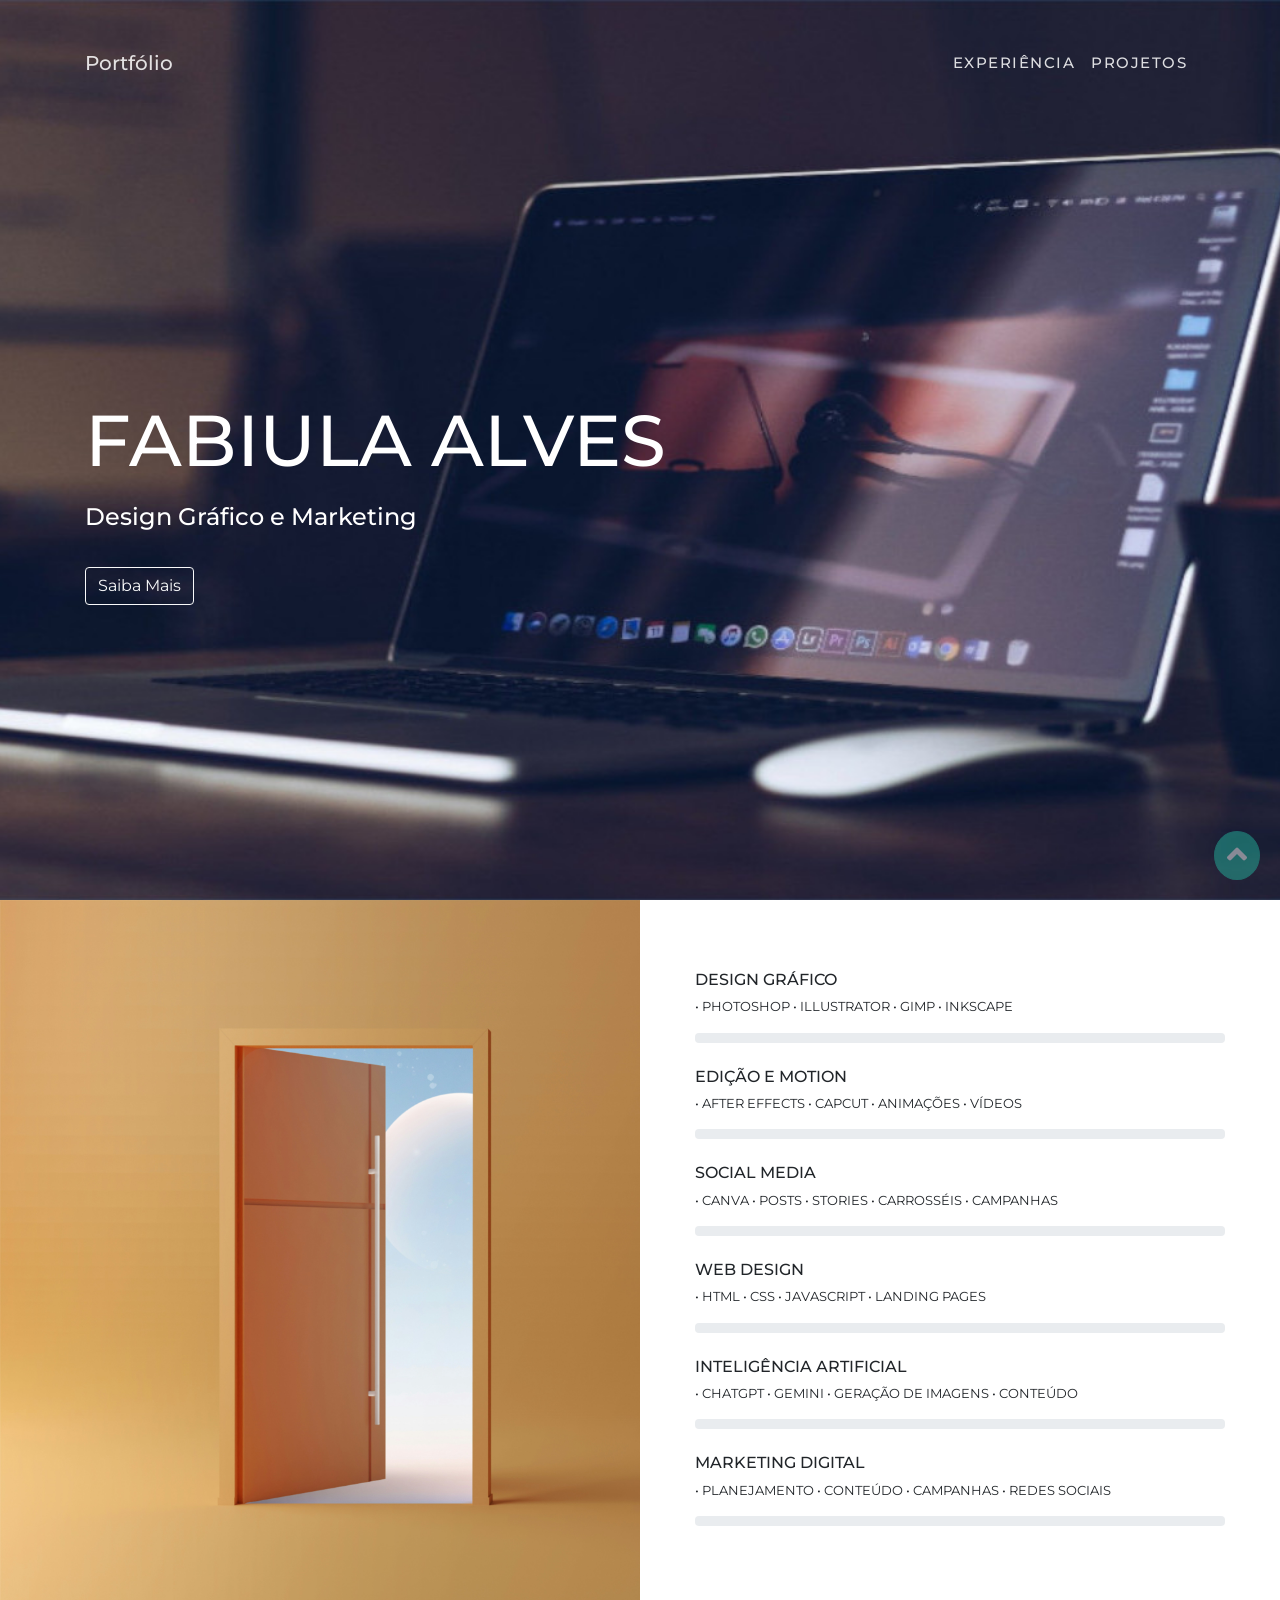
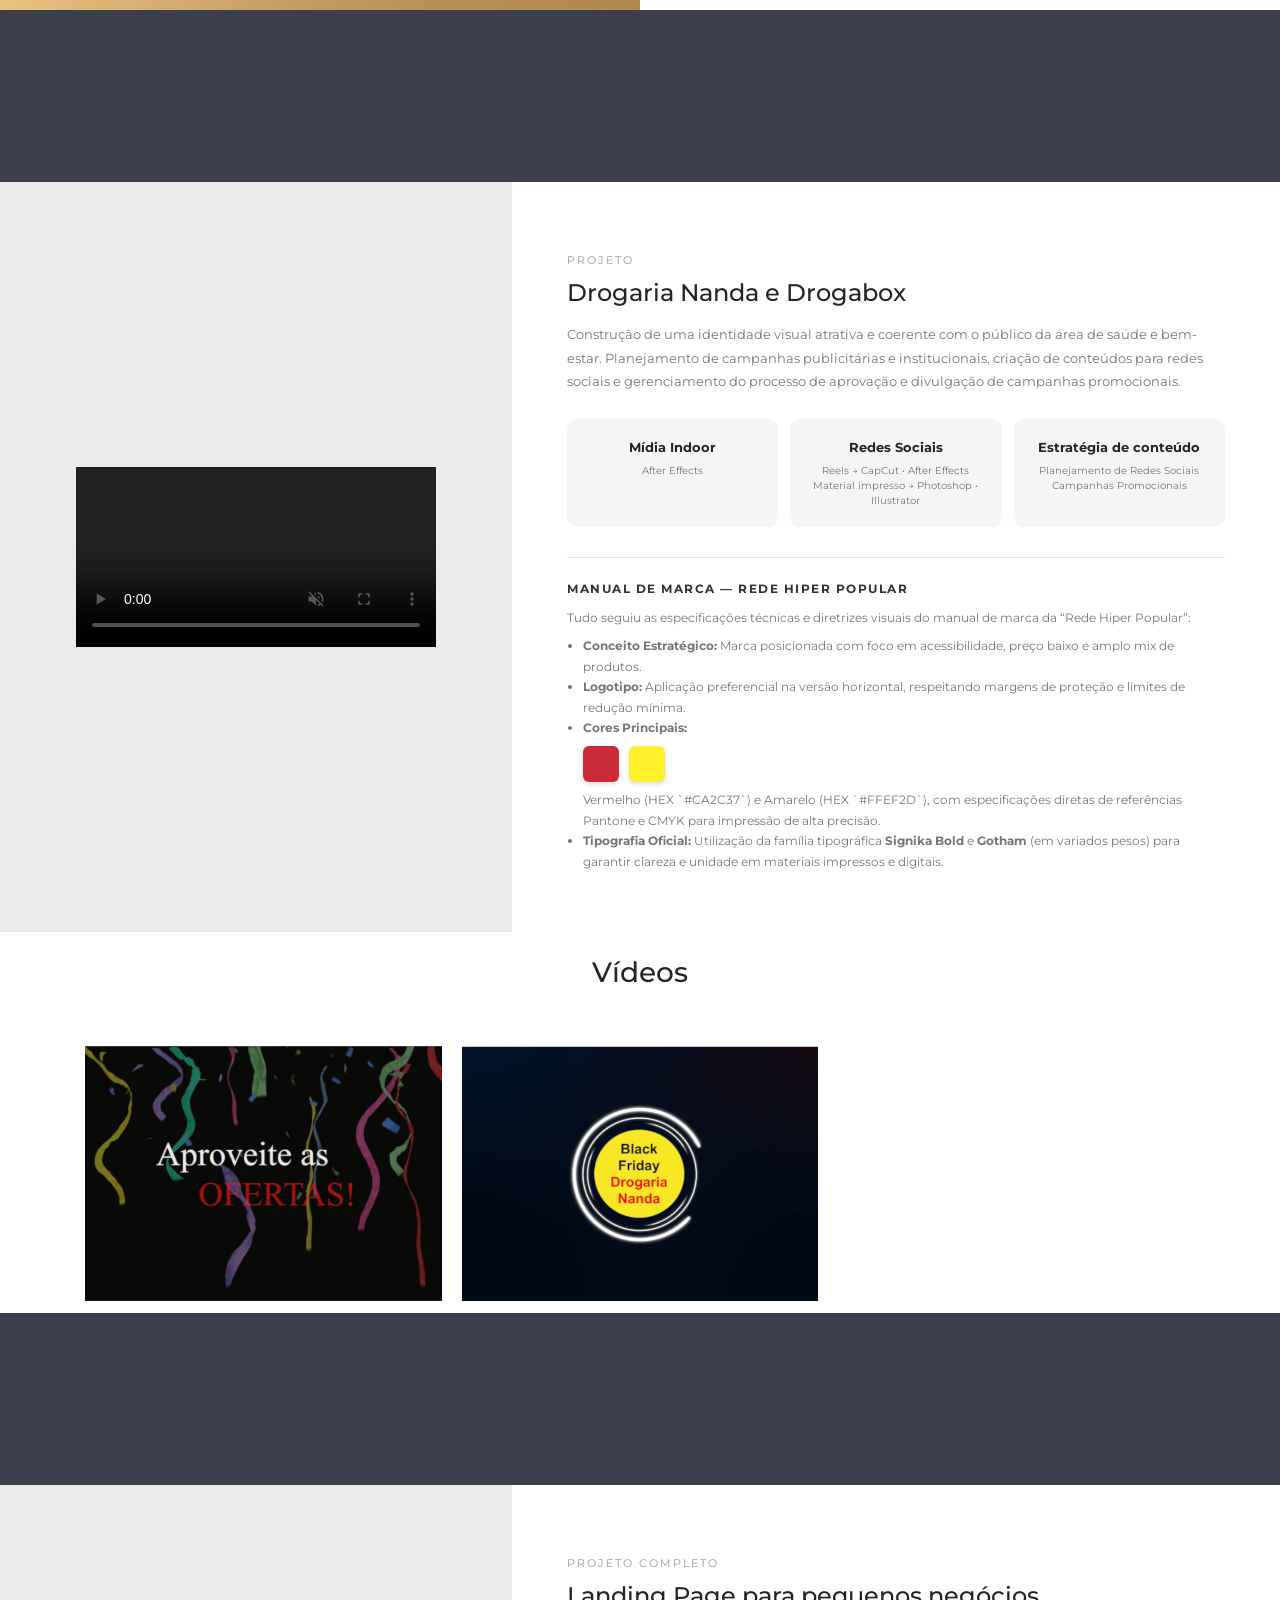
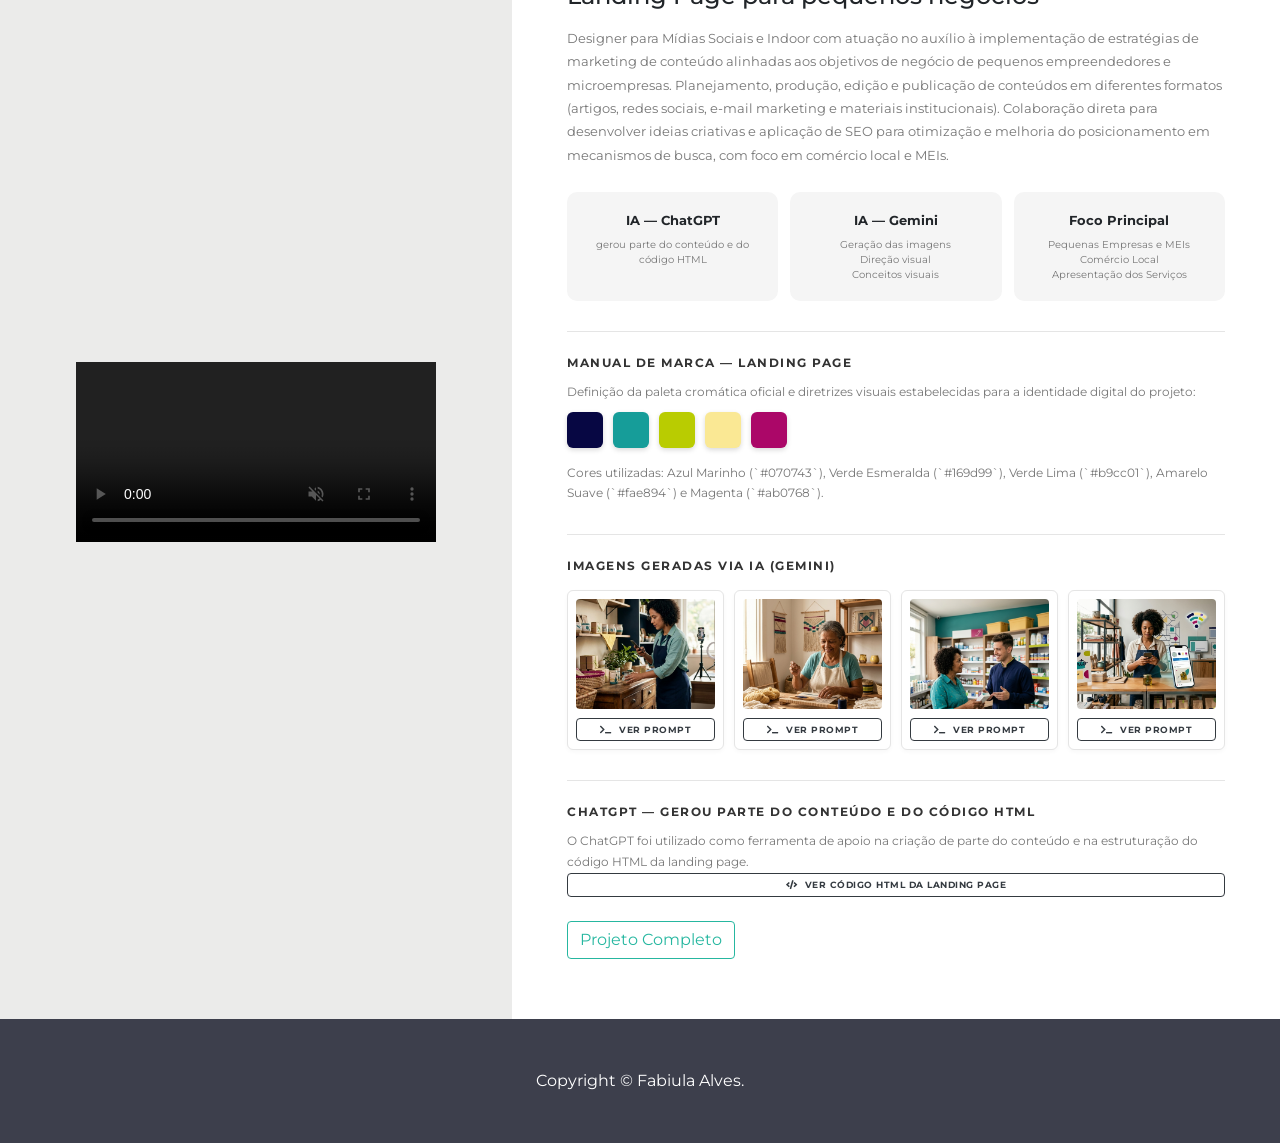
==== commit c9b0c454: "mudanças links" ====
--- a/index.html
+++ b/index.html
@@ -712,12 +712,12 @@
   </div>
   <div class="card-columns">
     <div class="card">
-      <a href="https://www.youtube.com/watch?v=Lf8WHS784Us&ab_channel=FabiulaAlves" data-toggle="lightbox" data-gallery="da-gallery">
+      <a href="https://www.youtube.com/watch?v=Lf8WHS784Us" data-toggle="lightbox" data-gallery="da-gallery">
         <img class="img-fluid" src="images/portfolio-7.jpg" alt="Gallery Image 6"/>
       </a>
     </div>
     <div class="card">
-      <a href="https://www.youtube.com/watch?v=jXwz5PgUuIk&ab_channel=FabiulaAlves" data-toggle="lightbox" data-gallery="da-gallery">
+      <a href="http://www.youtube.com/watch?v=jXwz5PgUuIk&ab" data-toggle="lightbox" data-gallery="da-gallery">
         <img class="img-fluid" src="images/portfolio-8.jpg" alt="Gallery Image 7"/>
       </a>
     </div>
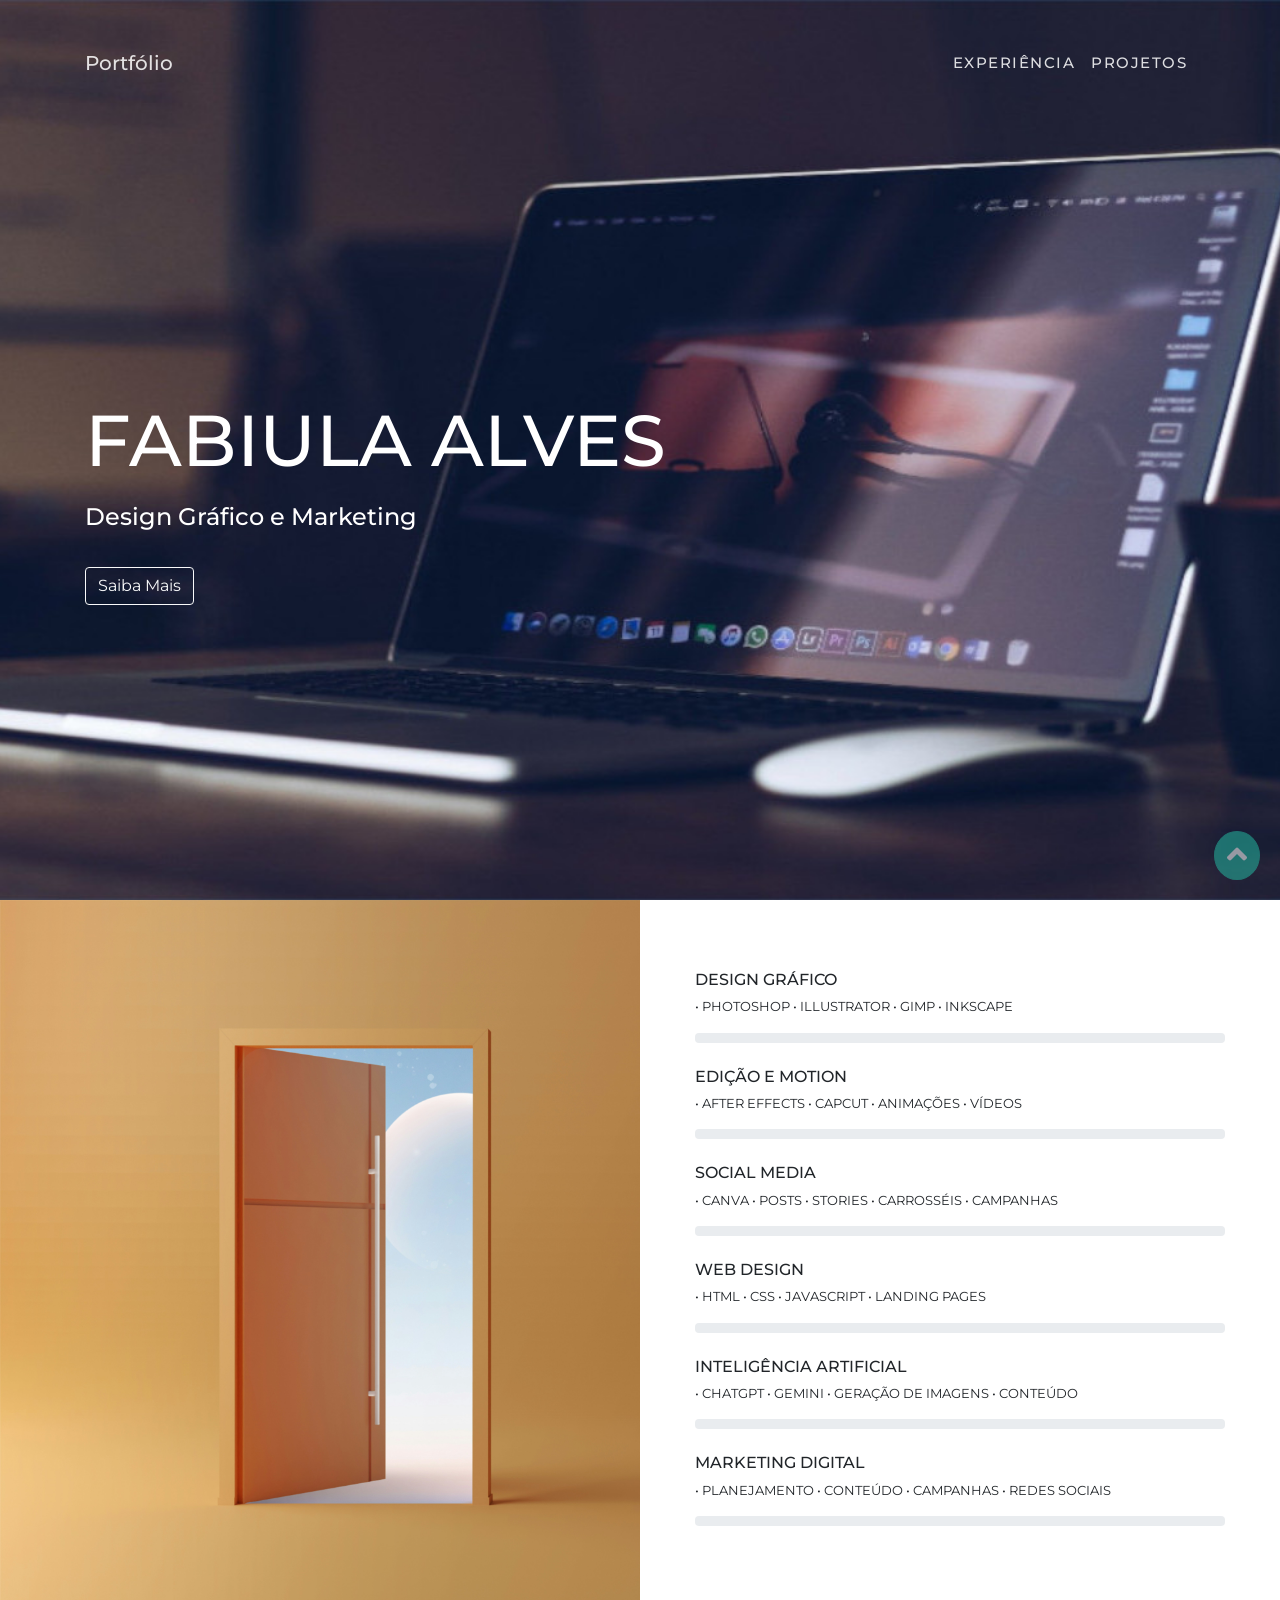
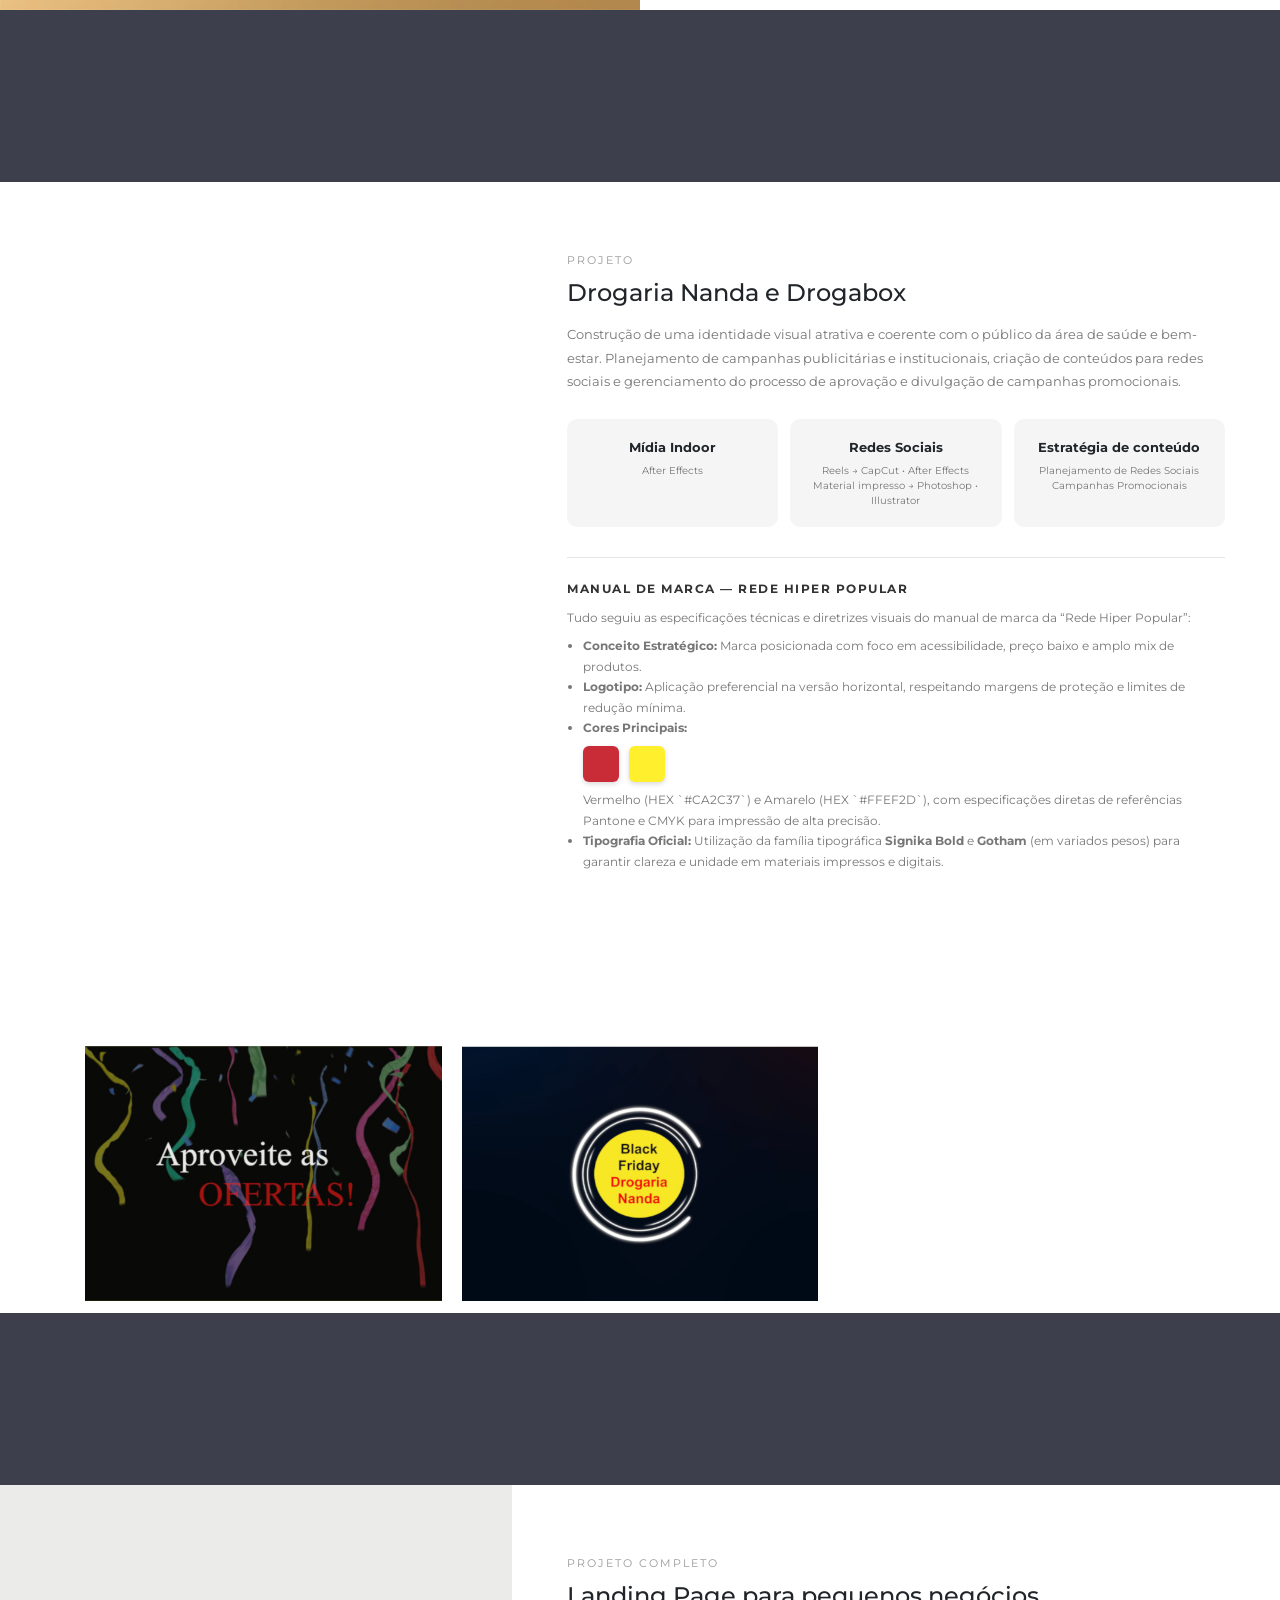
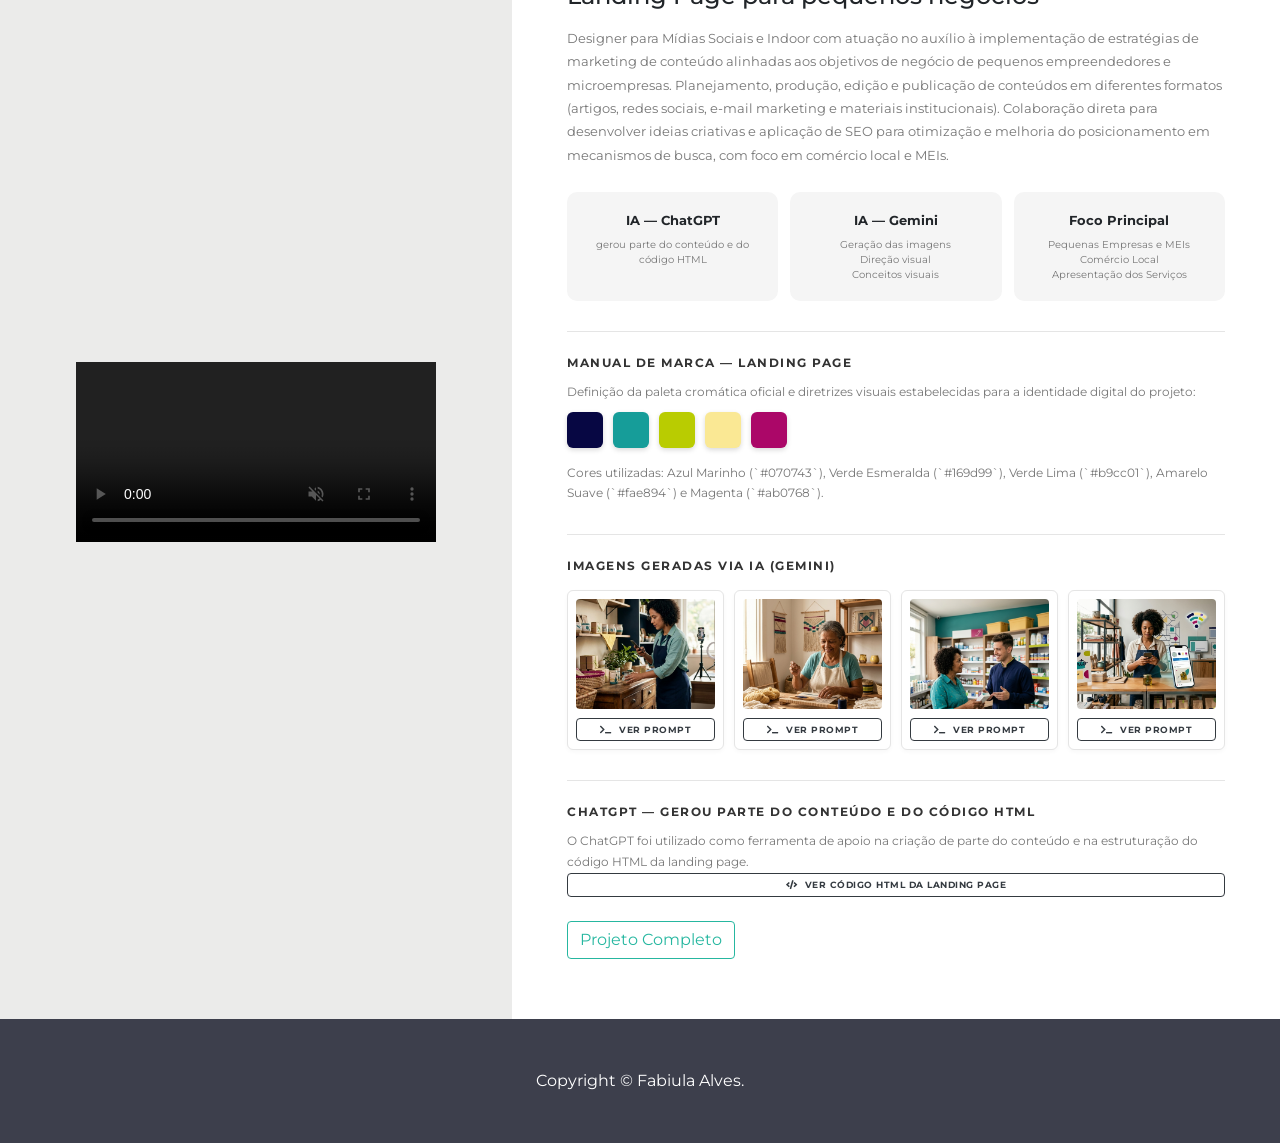
==== commit acbcdf9b: "videos" ====
--- a/index.html
+++ b/index.html
@@ -712,12 +712,12 @@
   </div>
   <div class="card-columns">
     <div class="card">
-      <a href="https://www.youtube.com/watch?v=Lf8WHS784Us" data-toggle="lightbox" data-gallery="da-gallery">
+      <a href="images/video1.mp4" data-toggle="lightbox" data-gallery="da-gallery">
         <img class="img-fluid" src="images/portfolio-7.jpg" alt="Gallery Image 6"/>
       </a>
     </div>
     <div class="card">
-      <a href="http://www.youtube.com/watch?v=jXwz5PgUuIk&ab" data-toggle="lightbox" data-gallery="da-gallery">
+      <a href="images/video2.mp4" data-toggle="lightbox" data-gallery="da-gallery">
         <img class="img-fluid" src="images/portfolio-8.jpg" alt="Gallery Image 7"/>
       </a>
     </div>
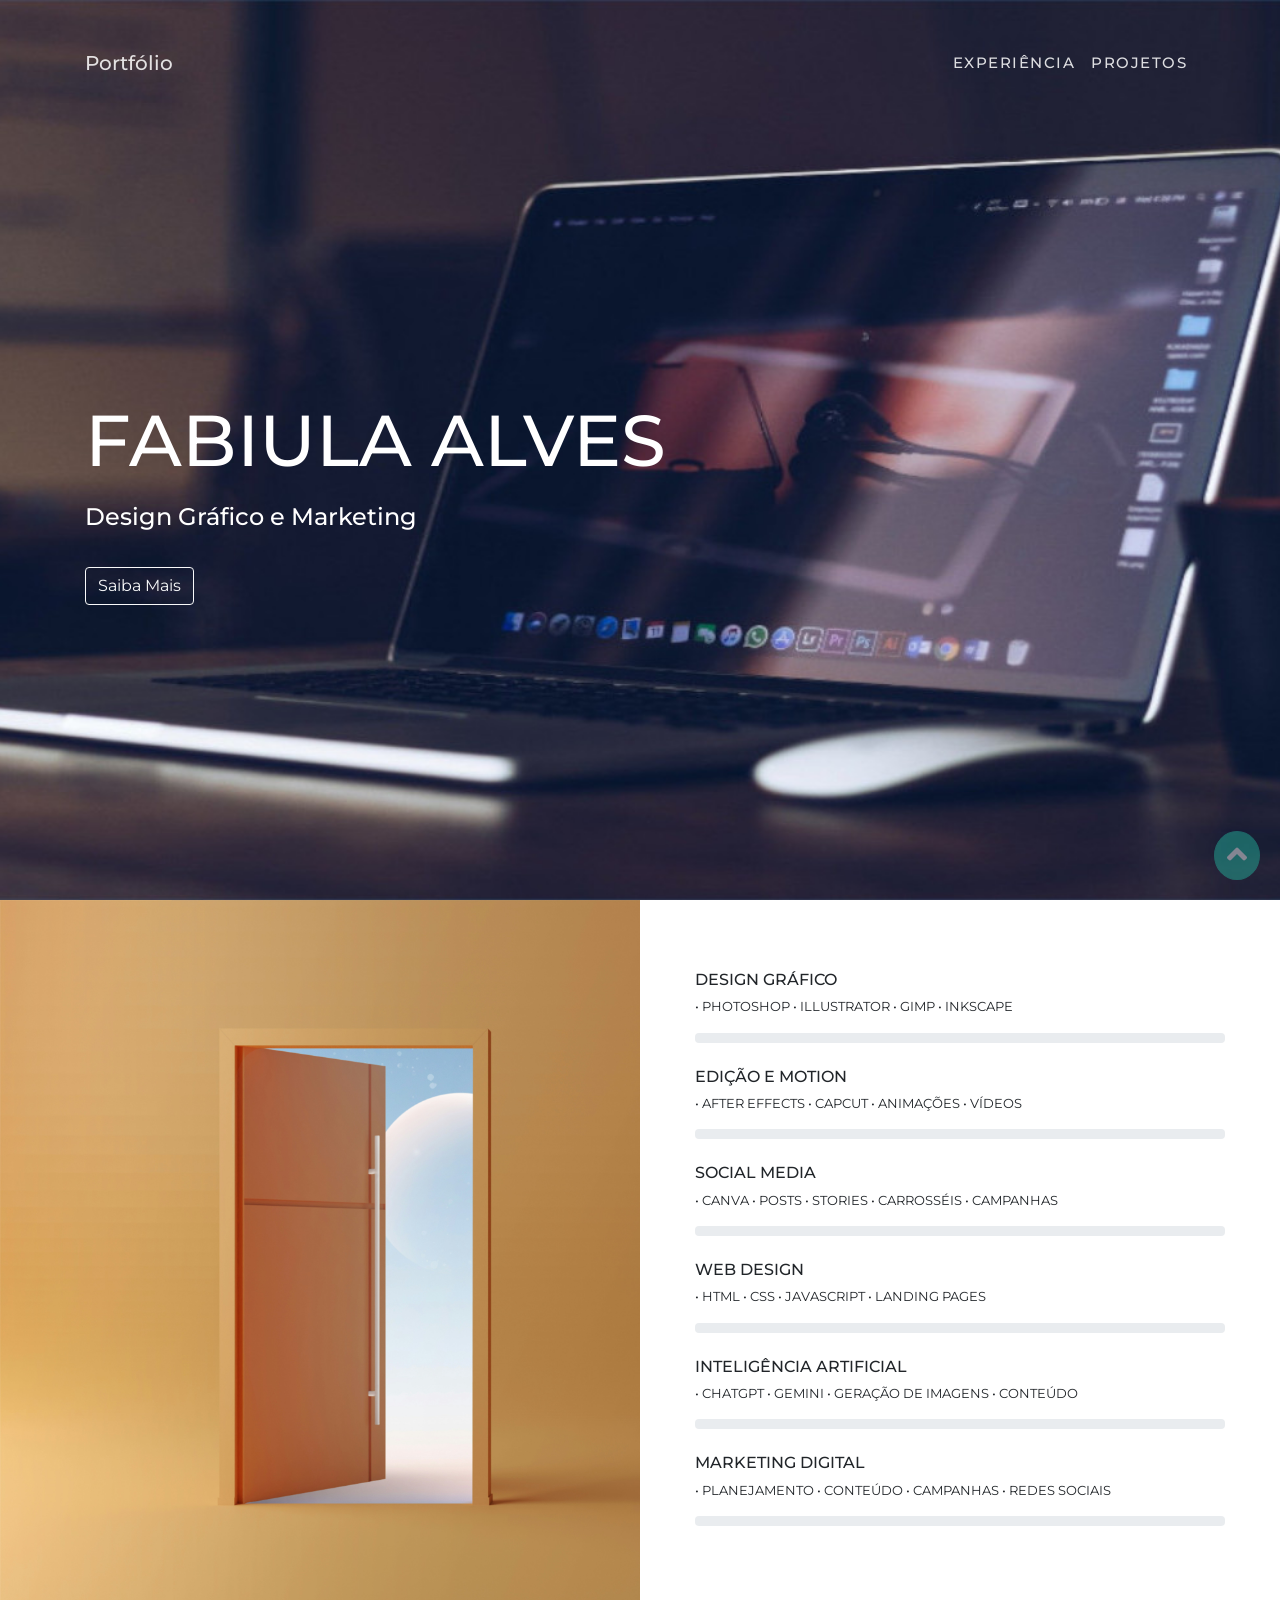
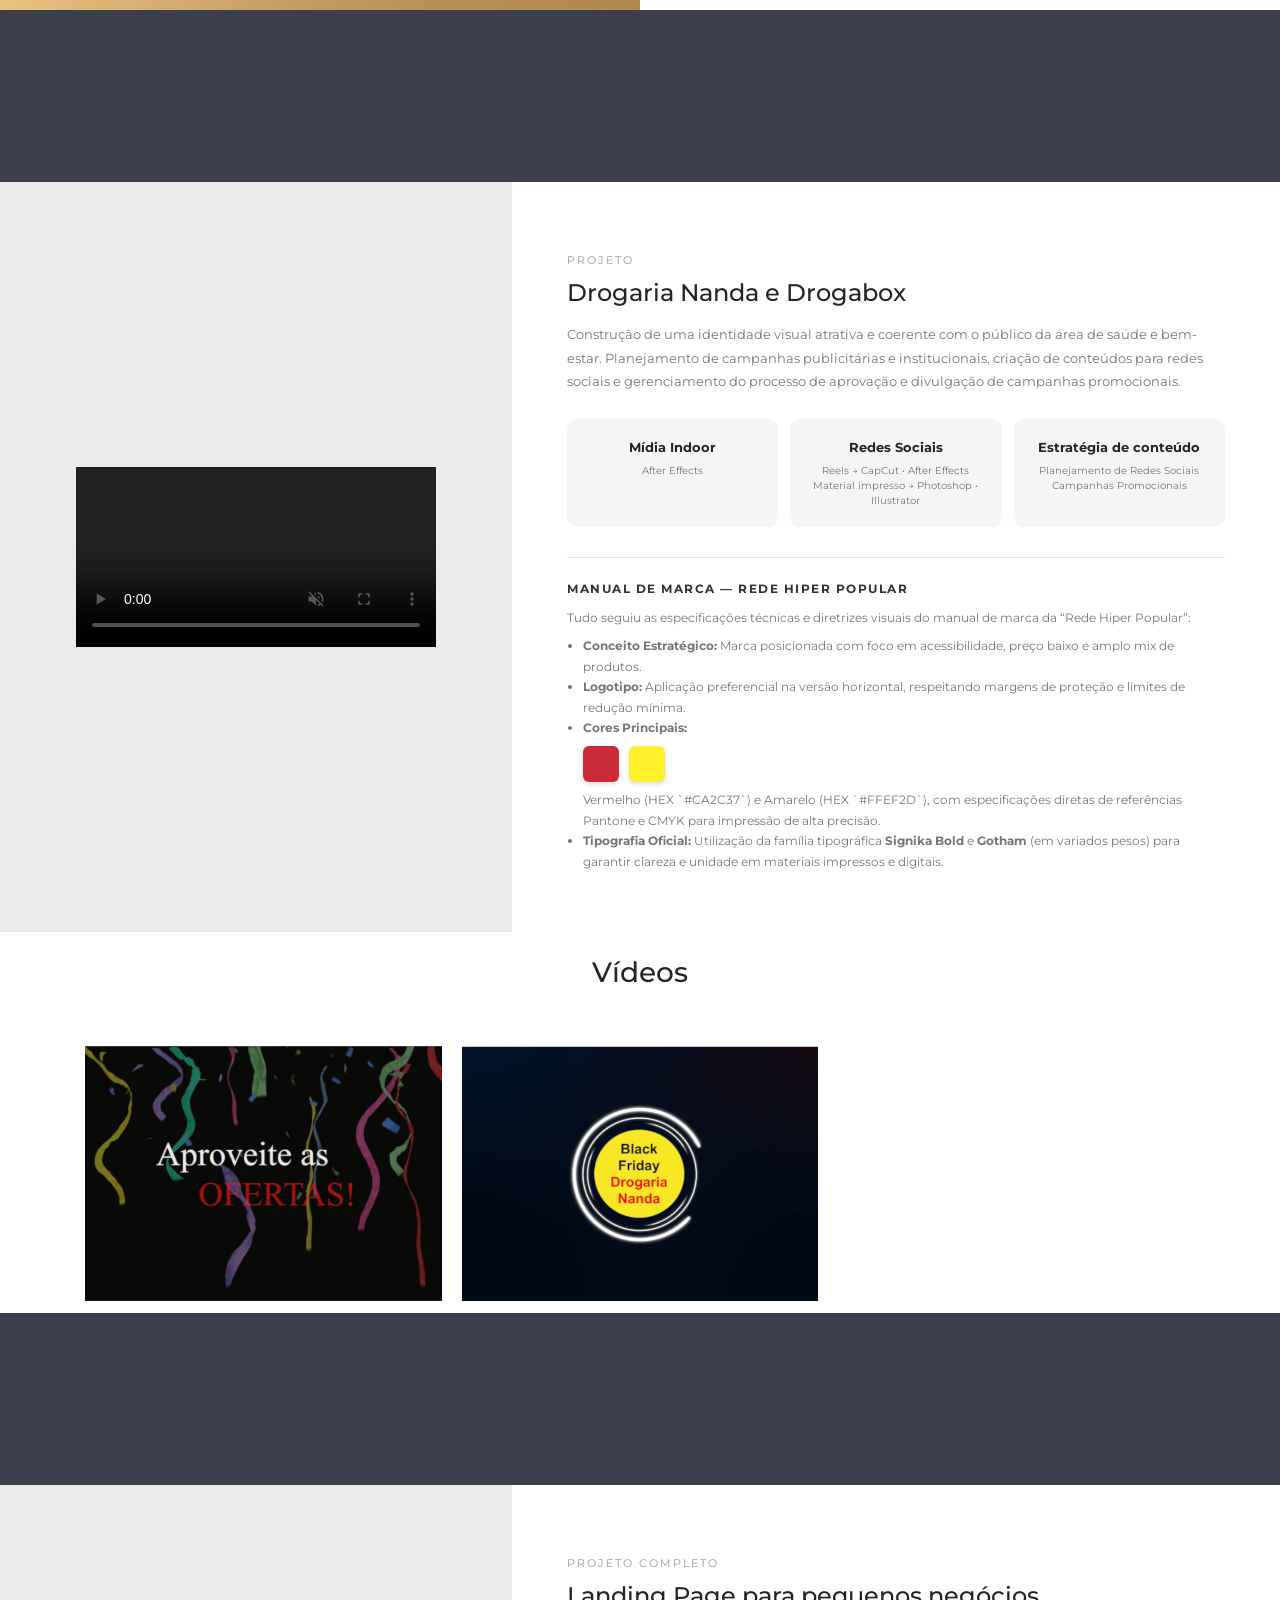
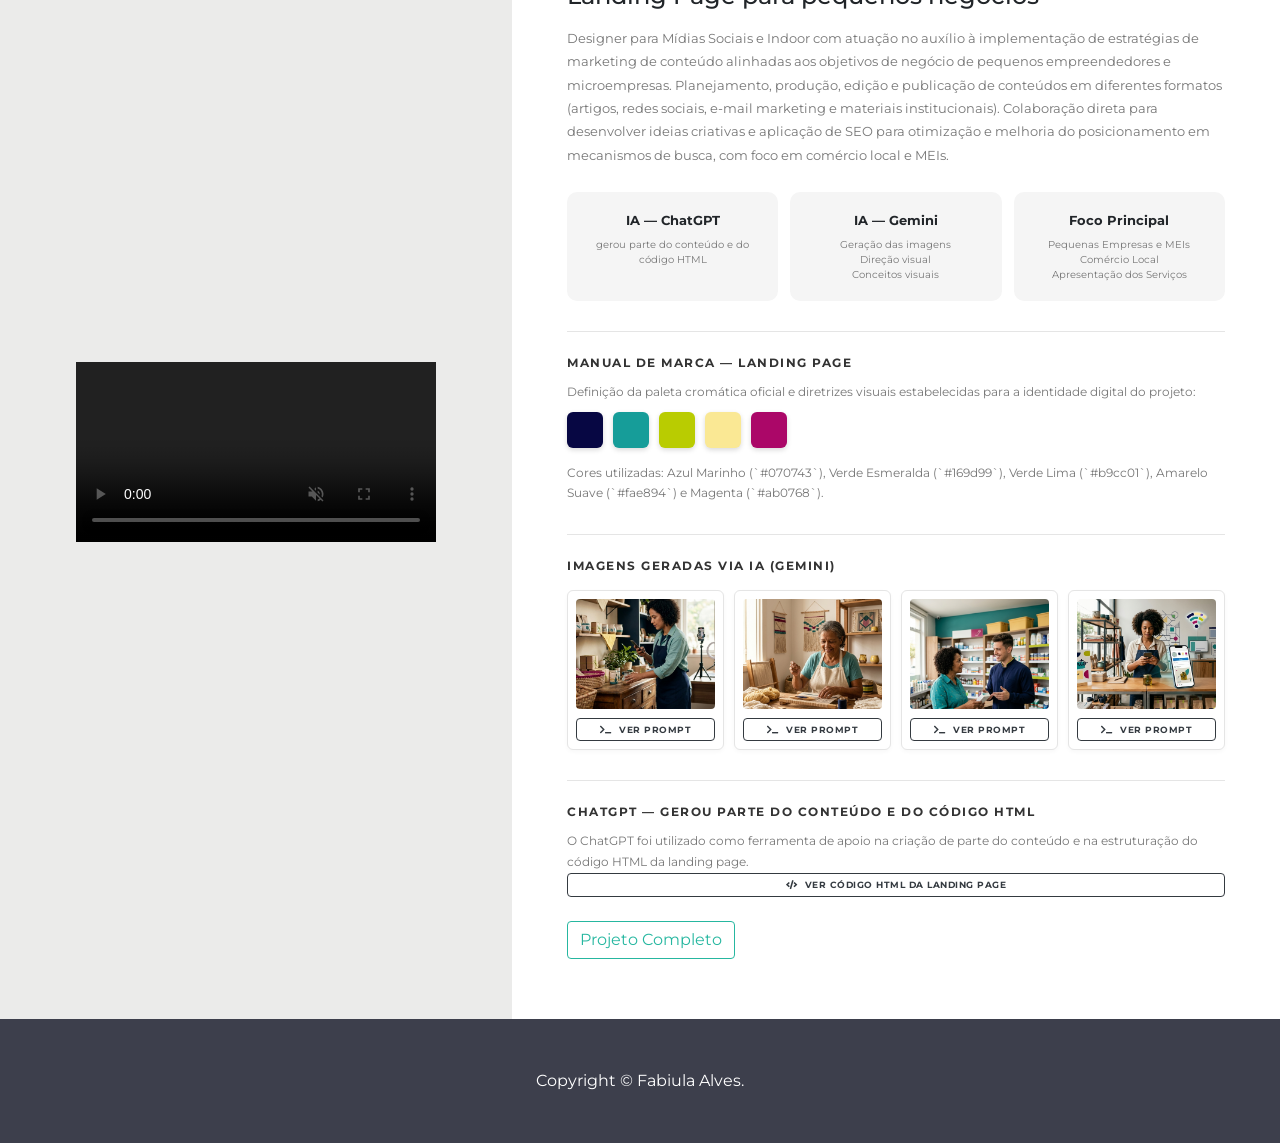
==== commit dc834905: "nova atualização" ====
--- a/index.html
+++ b/index.html
@@ -704,7 +704,7 @@
 <!-- =====================================================
      DROGARIA - GALERIA DE VÍDEOS
 ====================================================== -->
-
+<!--
 <div class="container da-gallery">
   <br>
   <div class="h3 pb-5 text-center" data-aos="fade-up">
@@ -712,18 +712,48 @@
   </div>
   <div class="card-columns">
     <div class="card">
-      <a href="images/video1.mp4" data-toggle="lightbox" data-gallery="da-gallery">
+      <a href="https://www.youtube.com/watch?v=Lf8WHS784Us" data-toggle="lightbox" data-gallery="da-gallery">
         <img class="img-fluid" src="images/portfolio-7.jpg" alt="Gallery Image 6"/>
       </a>
     </div>
     <div class="card">
-      <a href="images/video2.mp4" data-toggle="lightbox" data-gallery="da-gallery">
+      <a href="http://www.youtube.com/watch?v=jXwz5PgUuIk&ab" data-toggle="lightbox" data-gallery="da-gallery">
         <img class="img-fluid" src="images/portfolio-8.jpg" alt="Gallery Image 7"/>
       </a>
     </div>
   </div>
 </div>
-
+-->
+<div class="container da-gallery">
+  <br>
+  <div class="h3 pb-5 text-center" data-aos="fade-up">
+    Vídeos
+  </div>
+
+  <div class="card-columns">
+
+    <div class="card">
+      <a href="https://www.youtube.com/watch?v=Lf8WHS784Us"
+         data-toggle="lightbox"
+         data-gallery="da-gallery">
+        <img class="img-fluid"
+             src="images/portfolio-7.jpg"
+             alt="Vídeo 1">
+      </a>
+    </div>
+
+    <div class="card">
+      <a href="https://www.youtube.com/watch?v=jXwz5PgUuIk"
+         data-toggle="lightbox"
+         data-gallery="da-gallery">
+        <img class="img-fluid"
+             src="images/portfolio-8.jpg"
+             alt="Vídeo 2">
+      </a>
+    </div>
+
+  </div>
+</div>
 
 <!-- =====================================================
      CASE 02 - TÍTULO
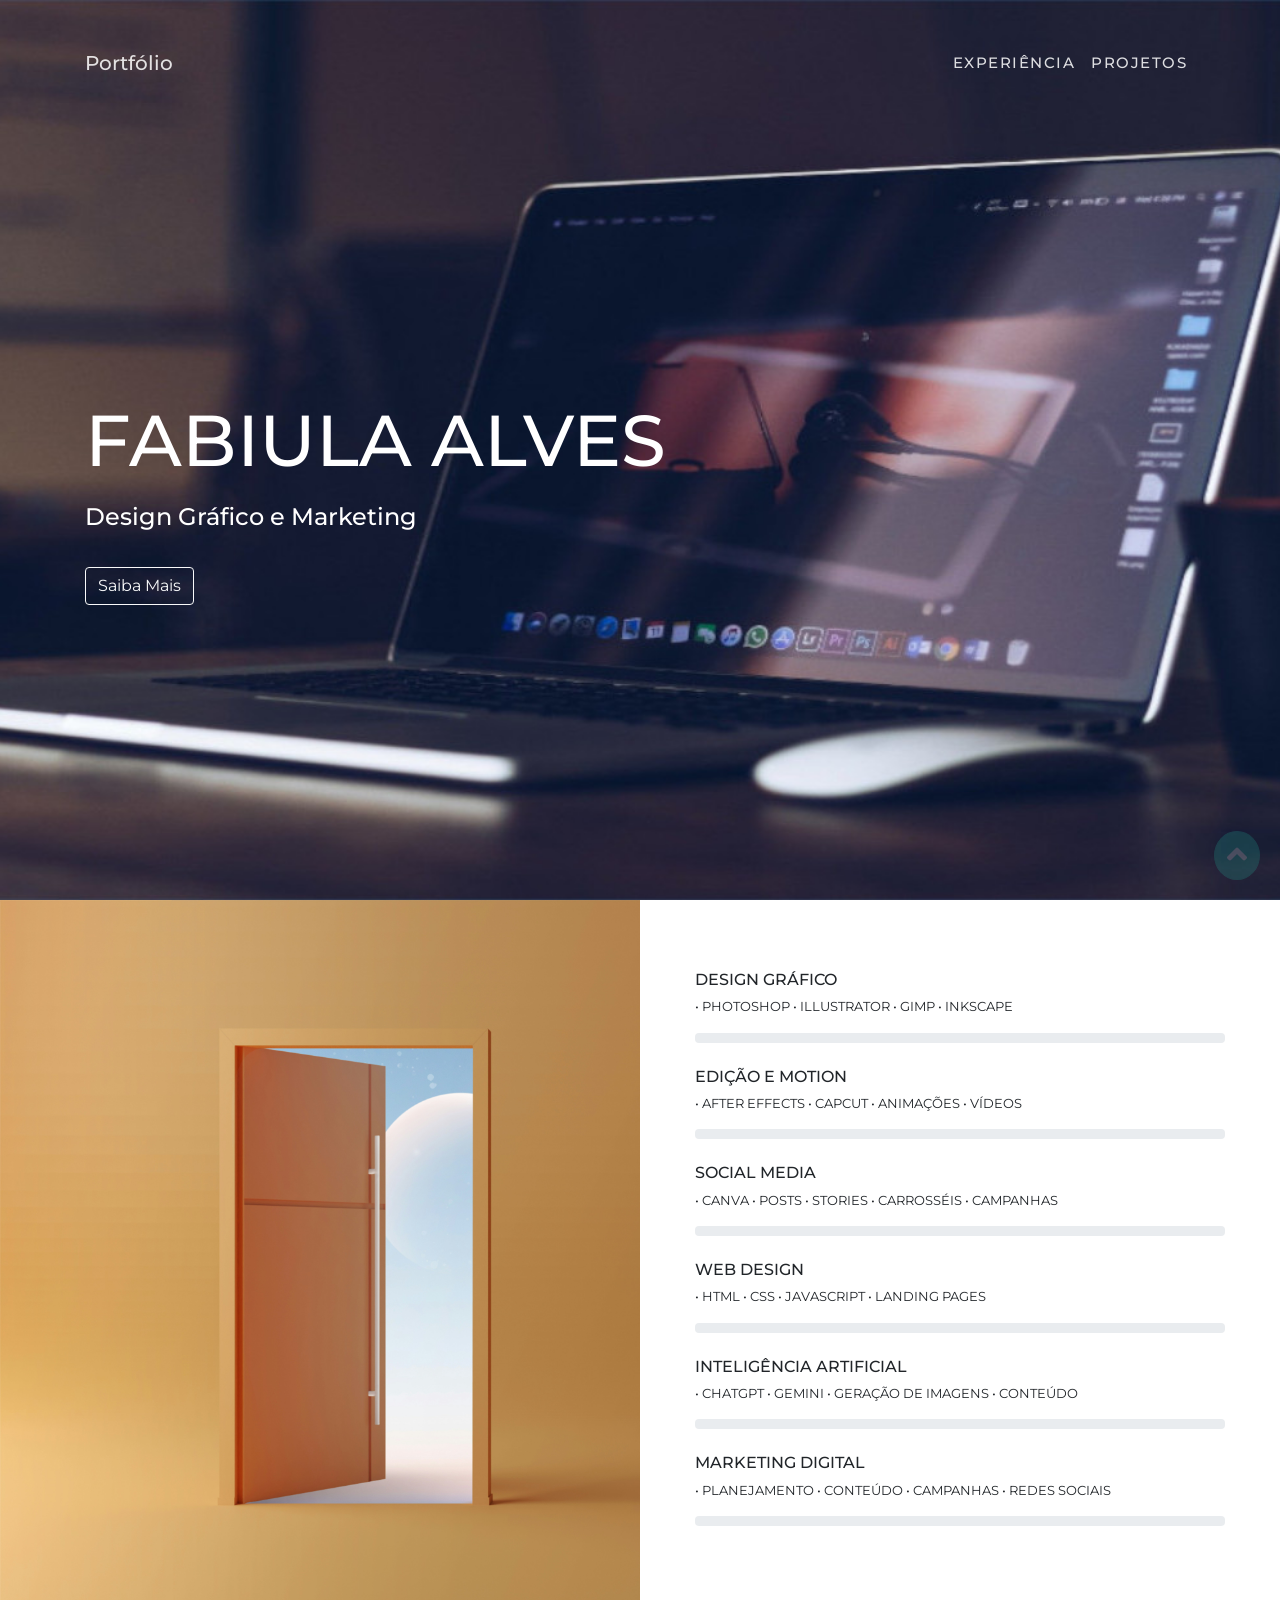
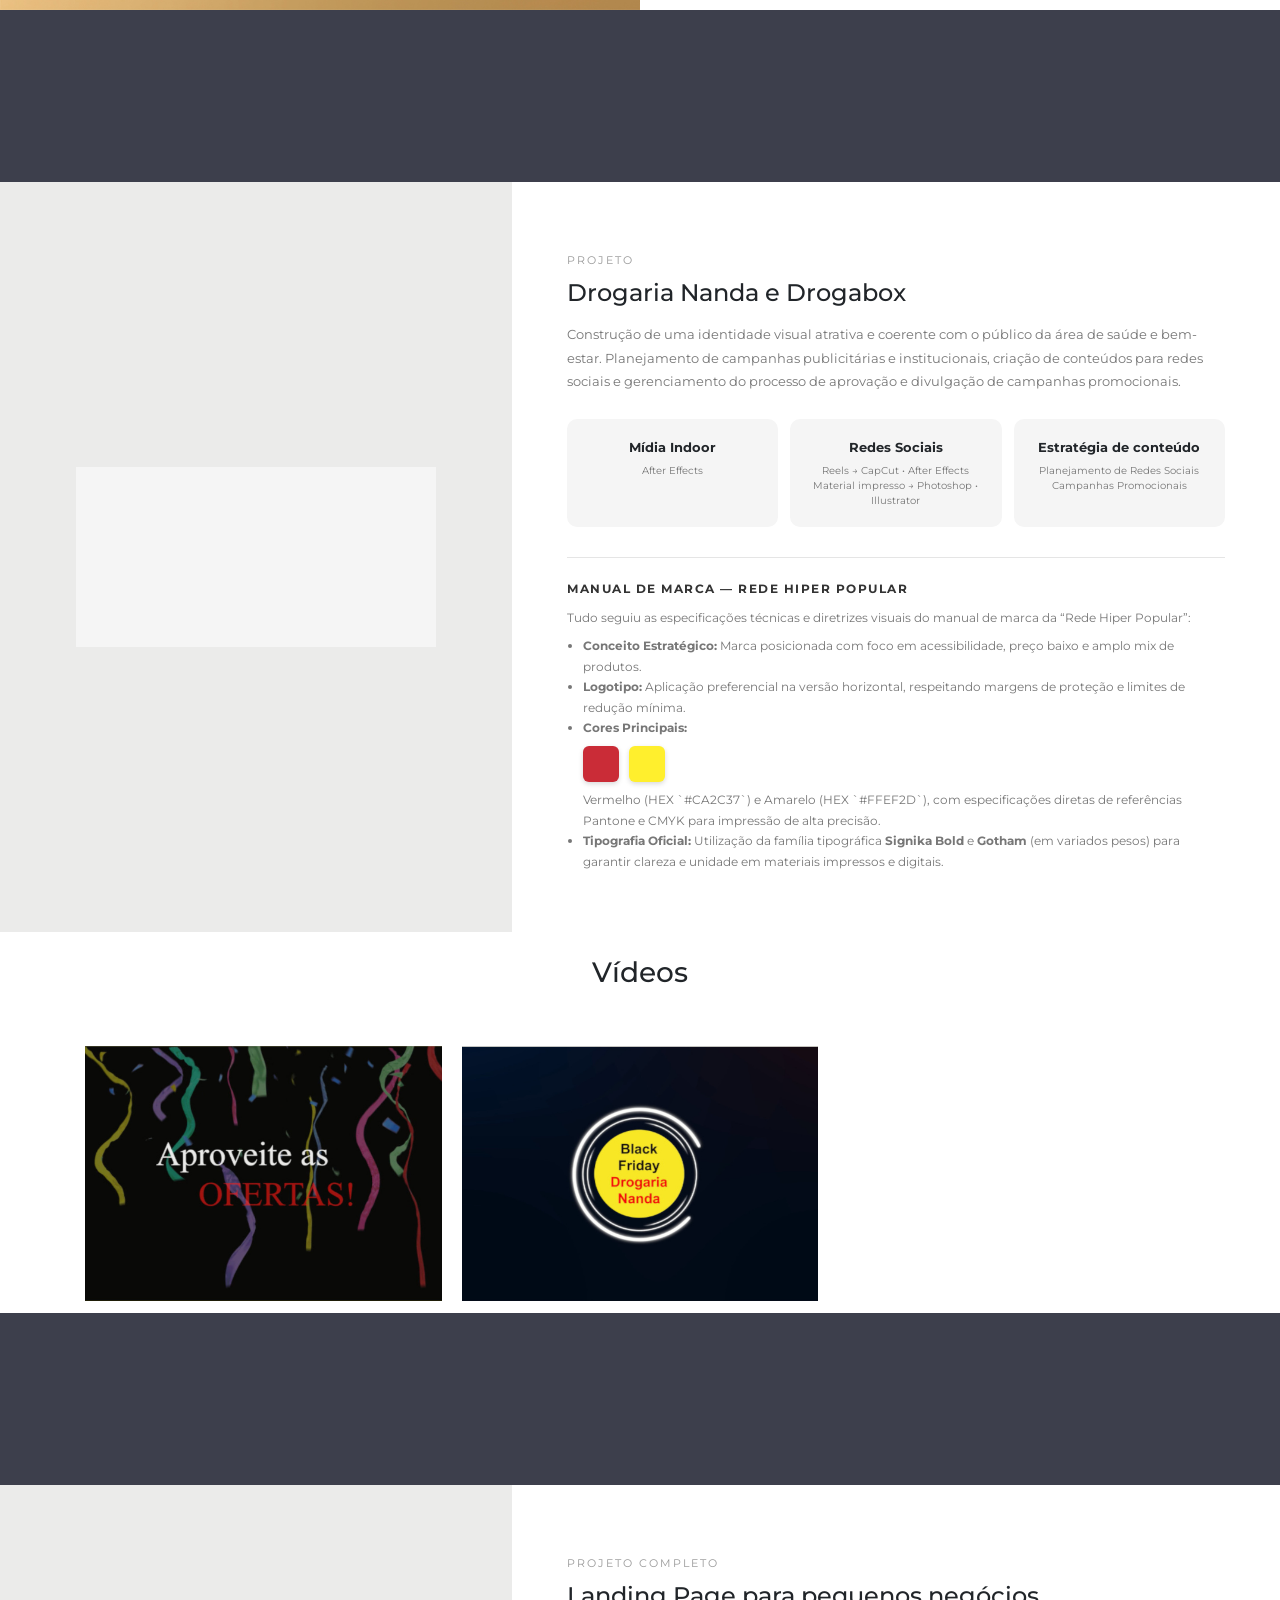
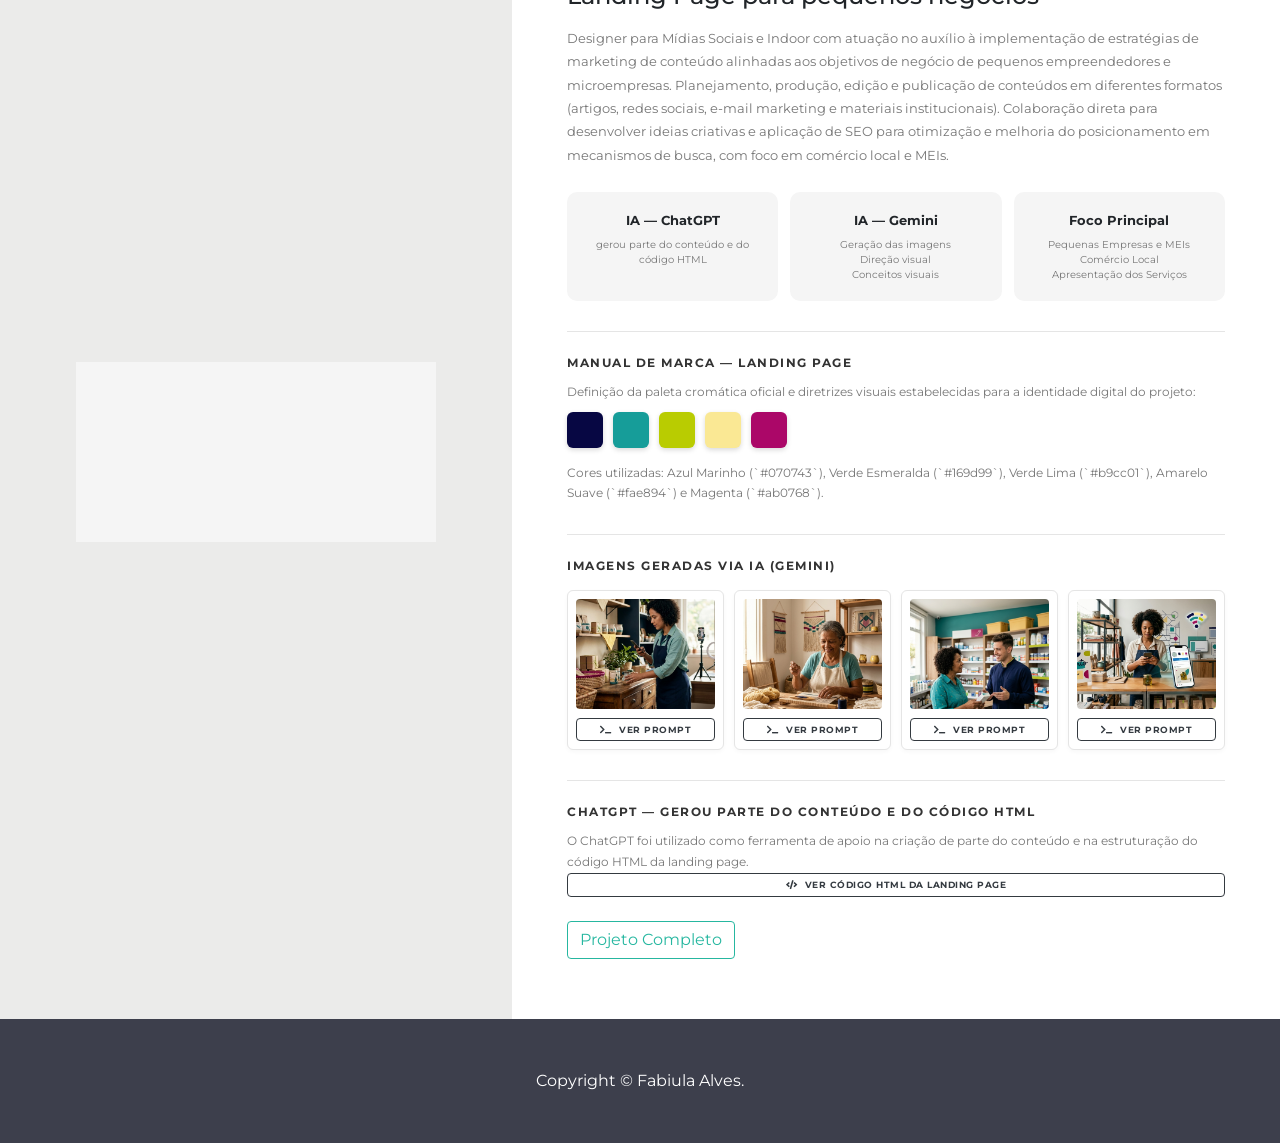
==== commit d7054fc4: "ocultando controls" ====
--- a/index.html
+++ b/index.html
@@ -623,7 +623,7 @@
 
       <div class="portfolio-video-area" data-aos="zoom-in">
 
-        <video class="portfolio-video" autoplay muted loop playsinline controls preload="metadata">
+        <video class="portfolio-video" autoplay muted loop playsinline preload="metadata">
           <source src="images/case1.mp4" type="video/mp4">
           Seu navegador não suporta a reprodução de vídeo.
         </video>
@@ -803,7 +803,7 @@
 
       <div class="portfolio-video-area" data-aos="zoom-in">
 
-        <video class="portfolio-video" autoplay muted loop playsinline controls preload="metadata">
+        <video class="portfolio-video" autoplay muted loop playsinline preload="metadata">
           <source src="images/case2.mp4" type="video/mp4">
           Seu navegador não suporta a reprodução de vídeo.
         </video>
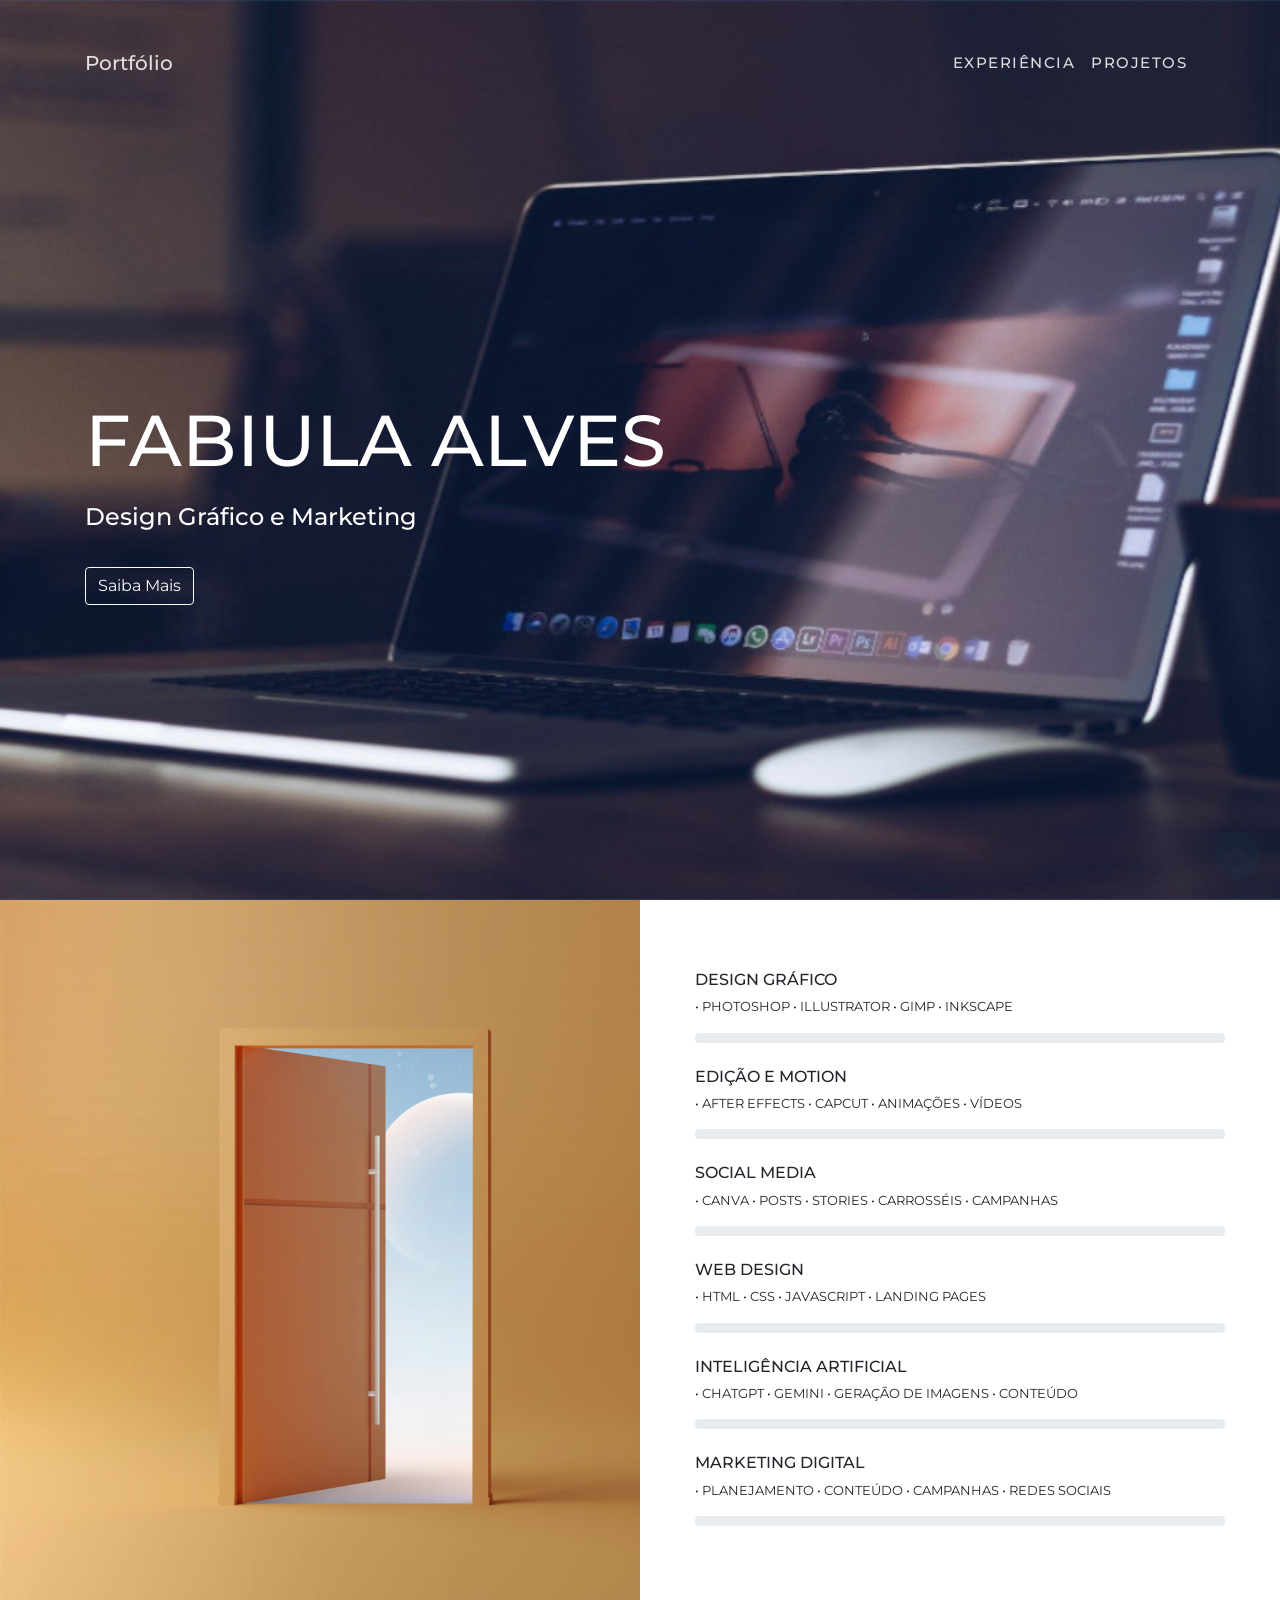
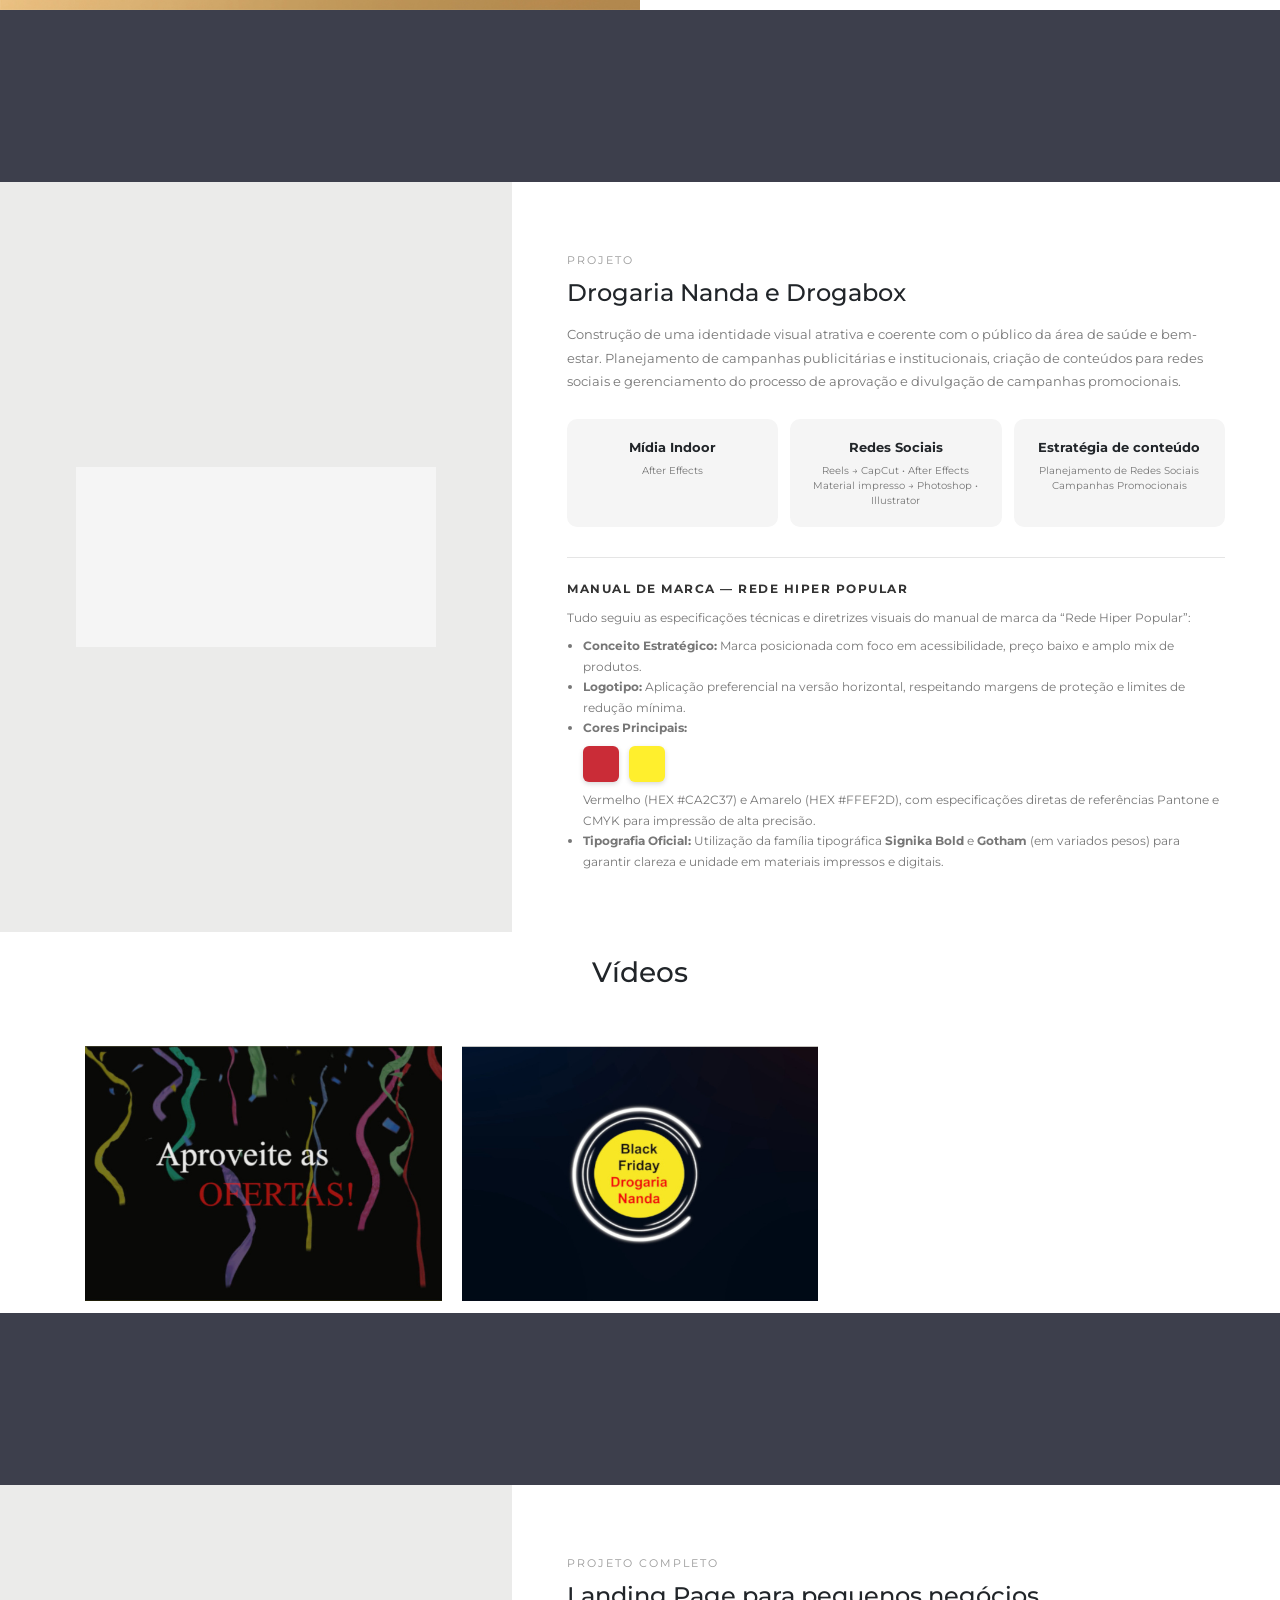
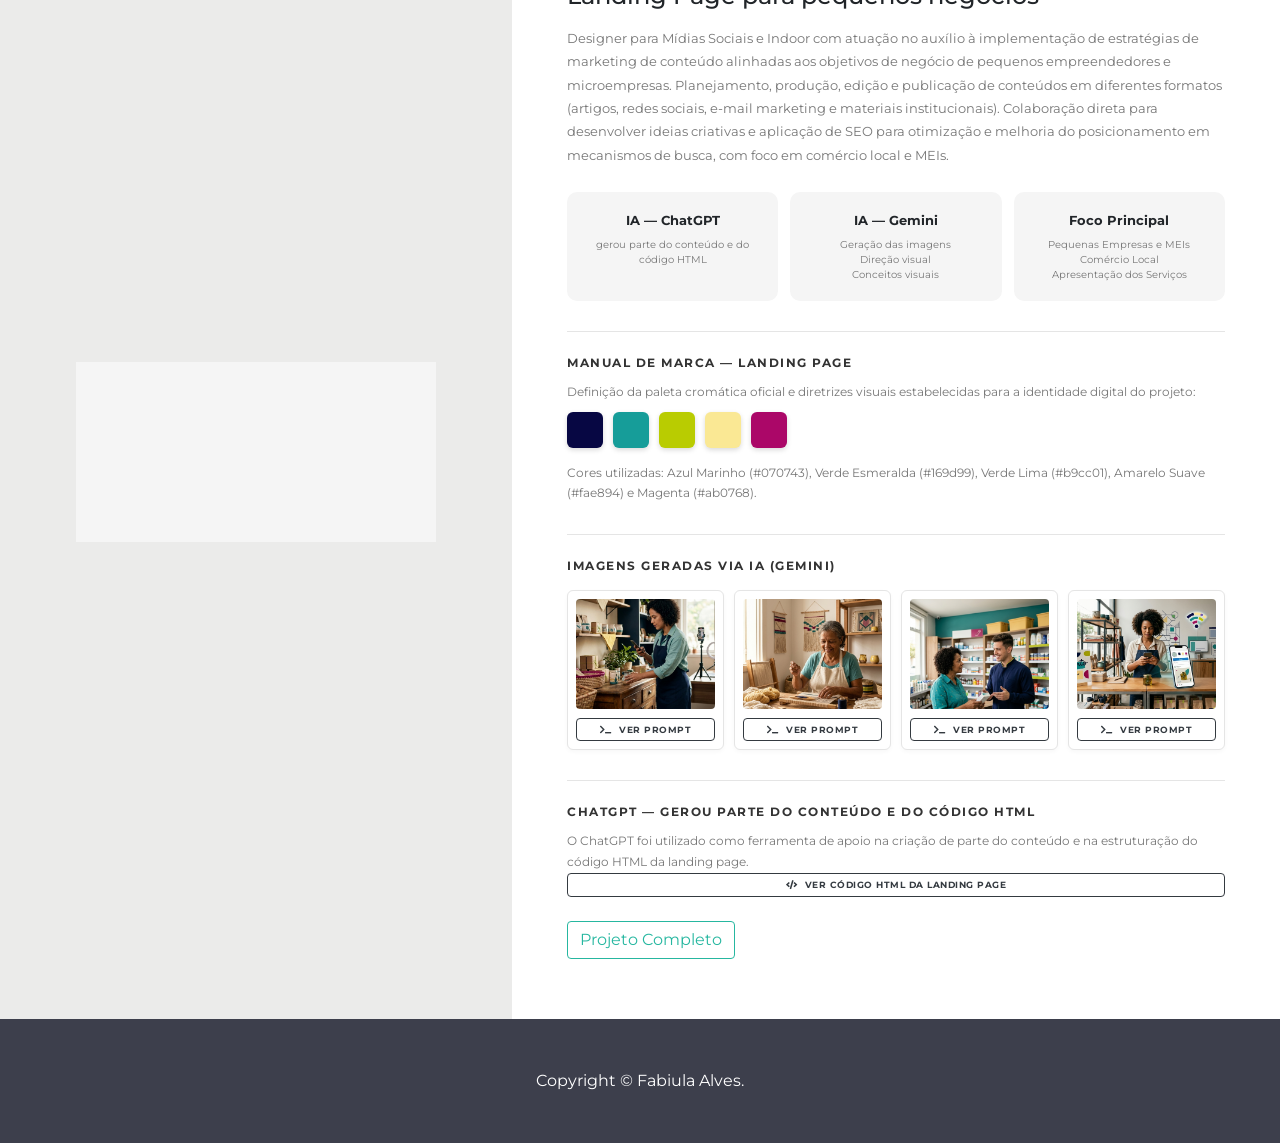
==== commit 2f432a08: "Atualização do texto" ====
--- a/index.html
+++ b/index.html
@@ -685,7 +685,7 @@
                 <div class="color-swatch" style="background-color: #CA2C37;" title="Vermelho #CA2C37"></div>
                 <div class="color-swatch" style="background-color: #FFEF2D;" title="Amarelo #FFEF2D"></div>
               </div>
-              Vermelho (HEX `#CA2C37`) e Amarelo (HEX `#FFEF2D`), com especificações diretas de referências Pantone e CMYK para impressão de alta precisão.
+              Vermelho (HEX #CA2C37) e Amarelo (HEX #FFEF2D), com especificações diretas de referências Pantone e CMYK para impressão de alta precisão.
             </li>
             <li><strong>Tipografia Oficial:</strong> Utilização da família tipográfica <strong>Signika Bold</strong> e <strong>Gotham</strong> (em variados pesos) para garantir clareza e unidade em materiais impressos e digitais.</li>
           </ul>
@@ -864,7 +864,7 @@
             <div class="color-swatch" style="background-color: #ab0768;" title="#ab0768"></div>
           </div>
           <p class="project-section-text">
-            Cores utilizadas: Azul Marinho (`#070743`), Verde Esmeralda (`#169d99`), Verde Lima (`#b9cc01`), Amarelo Suave (`#fae894`) e Magenta (`#ab0768`).
+            Cores utilizadas: Azul Marinho (#070743), Verde Esmeralda (#169d99), Verde Lima (#b9cc01), Amarelo Suave (#fae894) e Magenta (#ab0768).
           </p>
         </div>
 
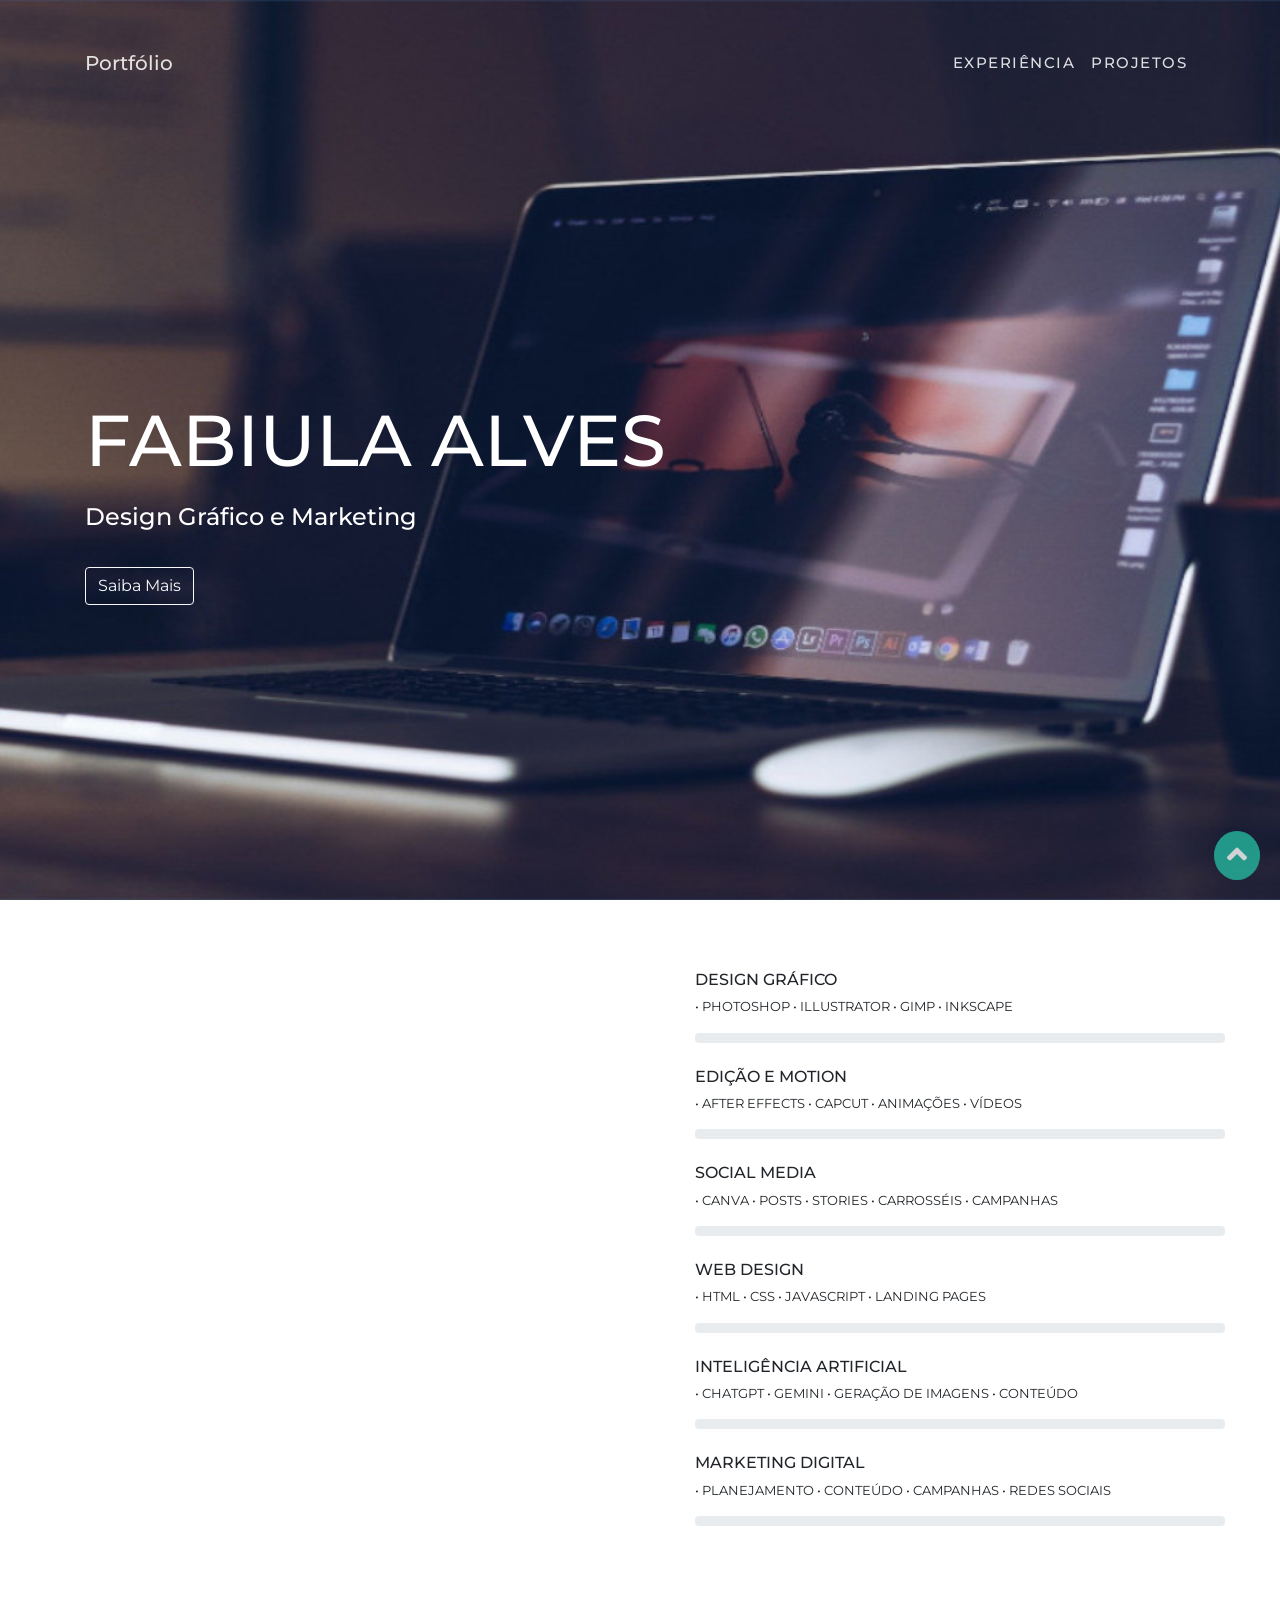
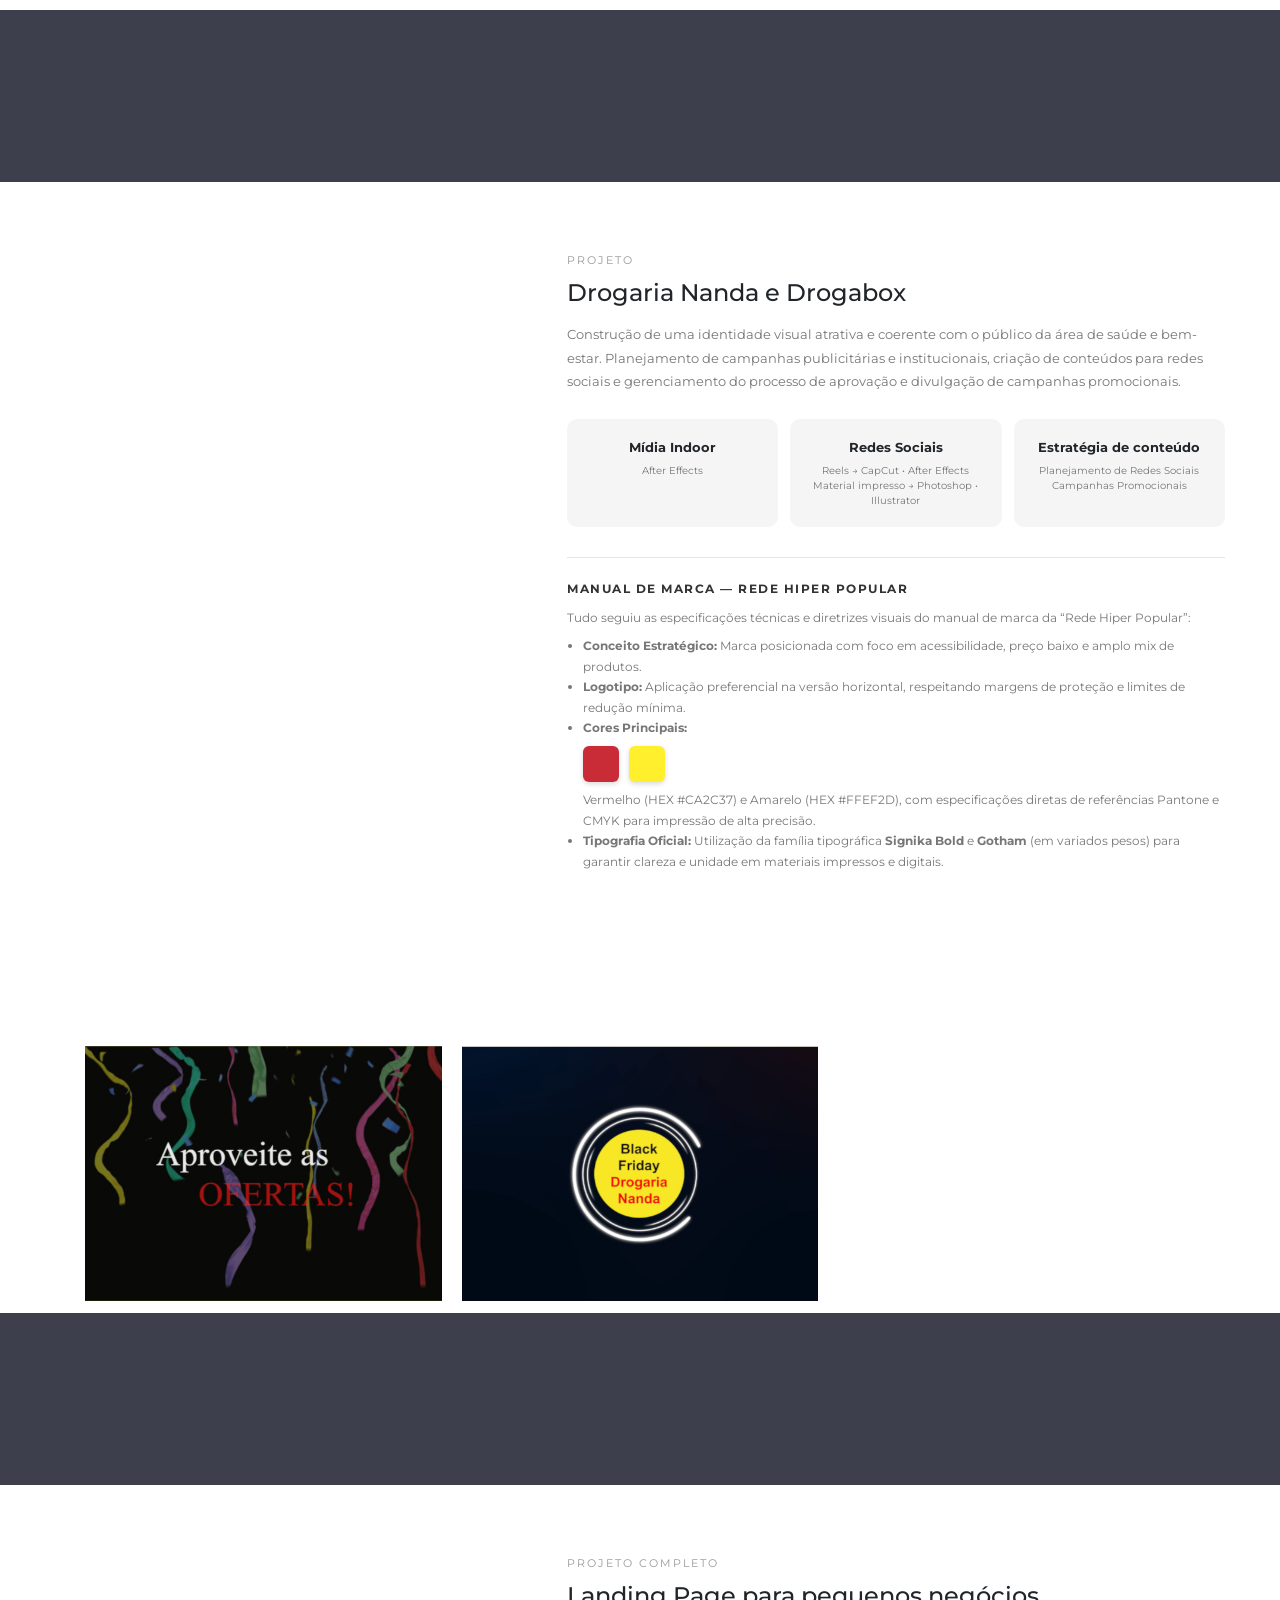
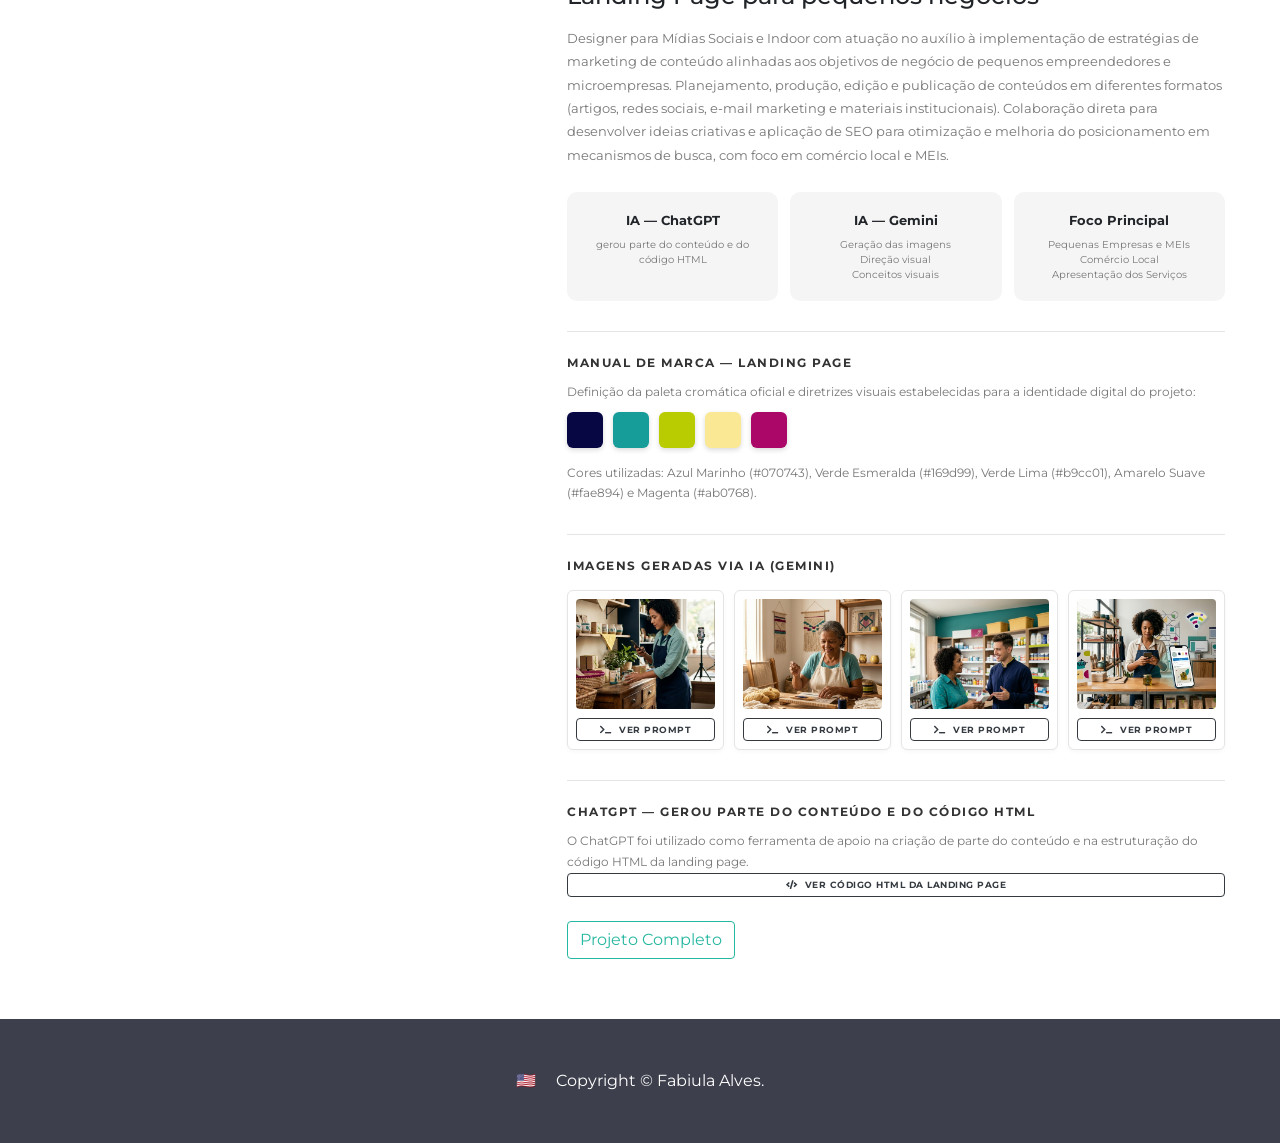
==== commit 5f6caf61: "index em inglês" ====
--- a/index.html
+++ b/index.html
@@ -4283,10 +4283,11 @@
 ====================================================== -->
 
 <footer class="bg-secondary da-section">
-
+	
   <div class="container text-white">
 
     <div class="row justify-content-center">
+      <a href="loading.html" style="display: inline-block; margin-right: 20px;">🇺🇸</a>
       Copyright &copy; Fabiula Alves.
     </div>
 
